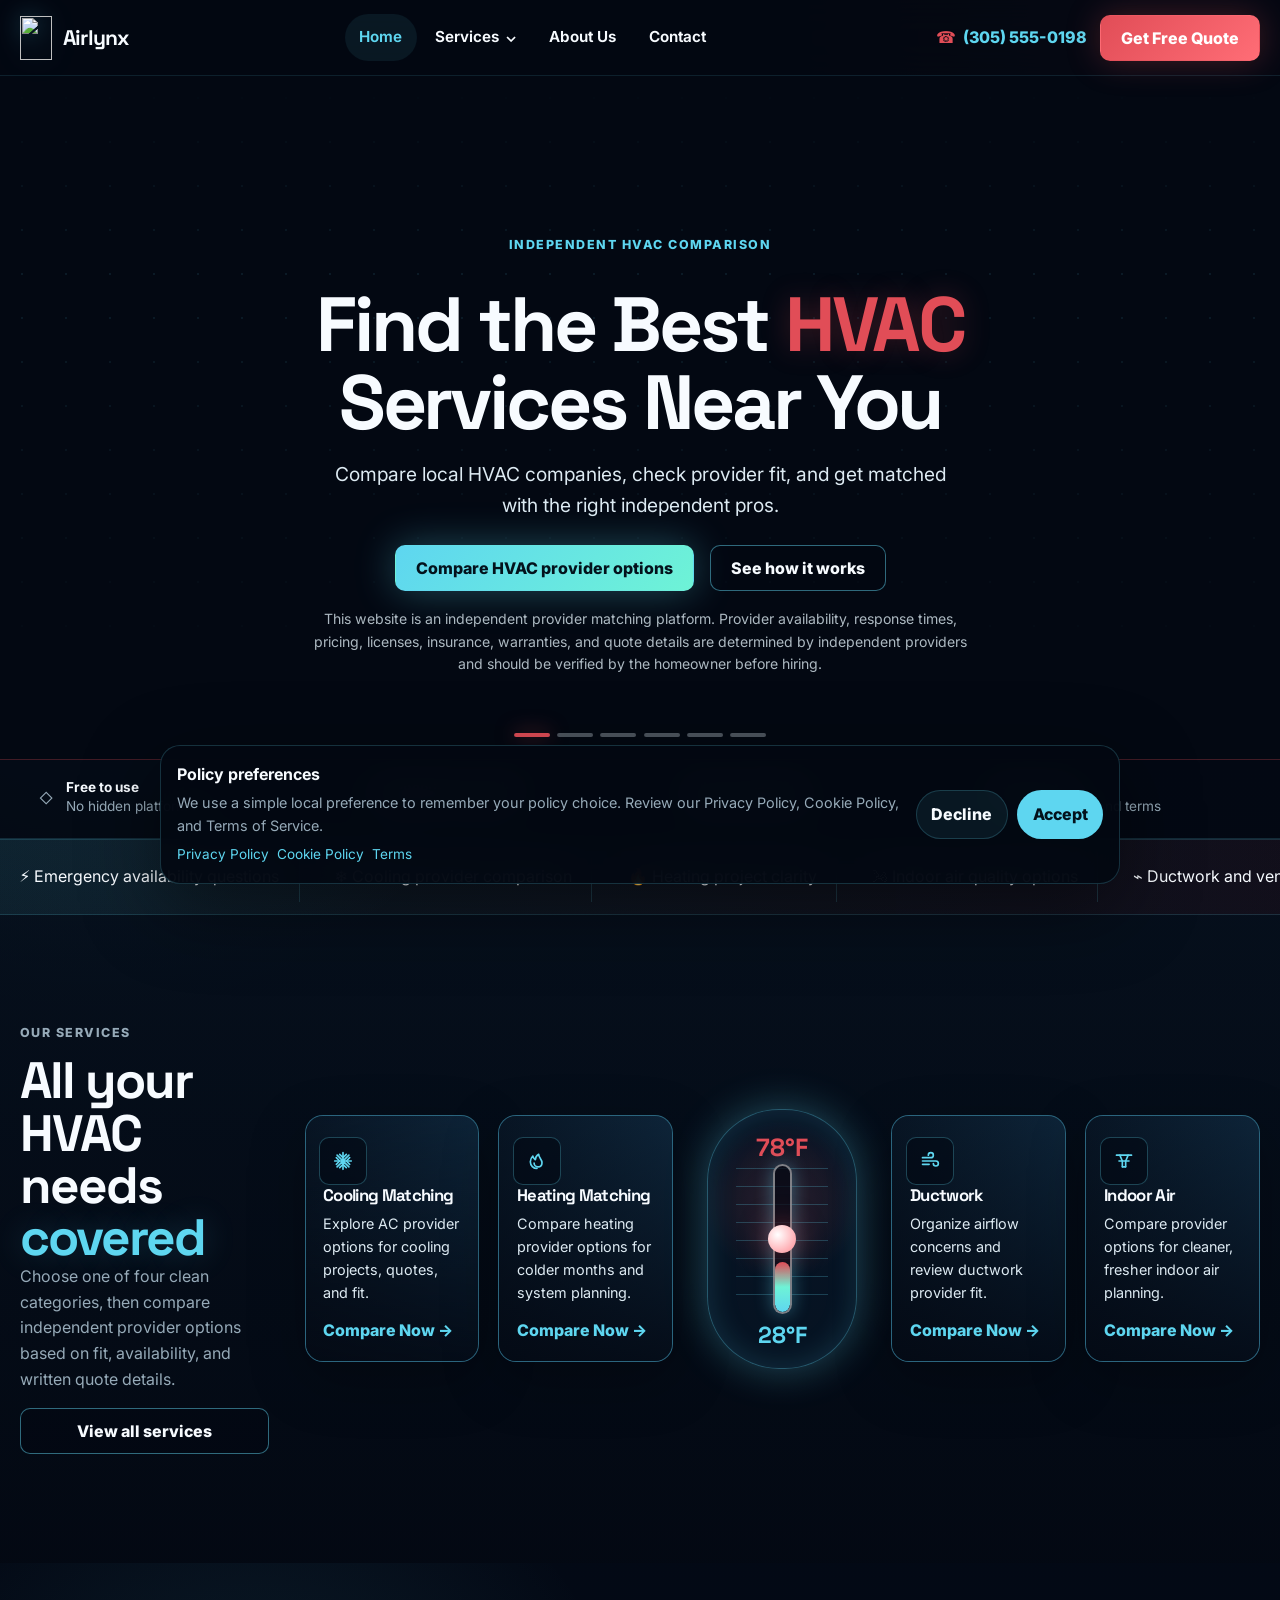
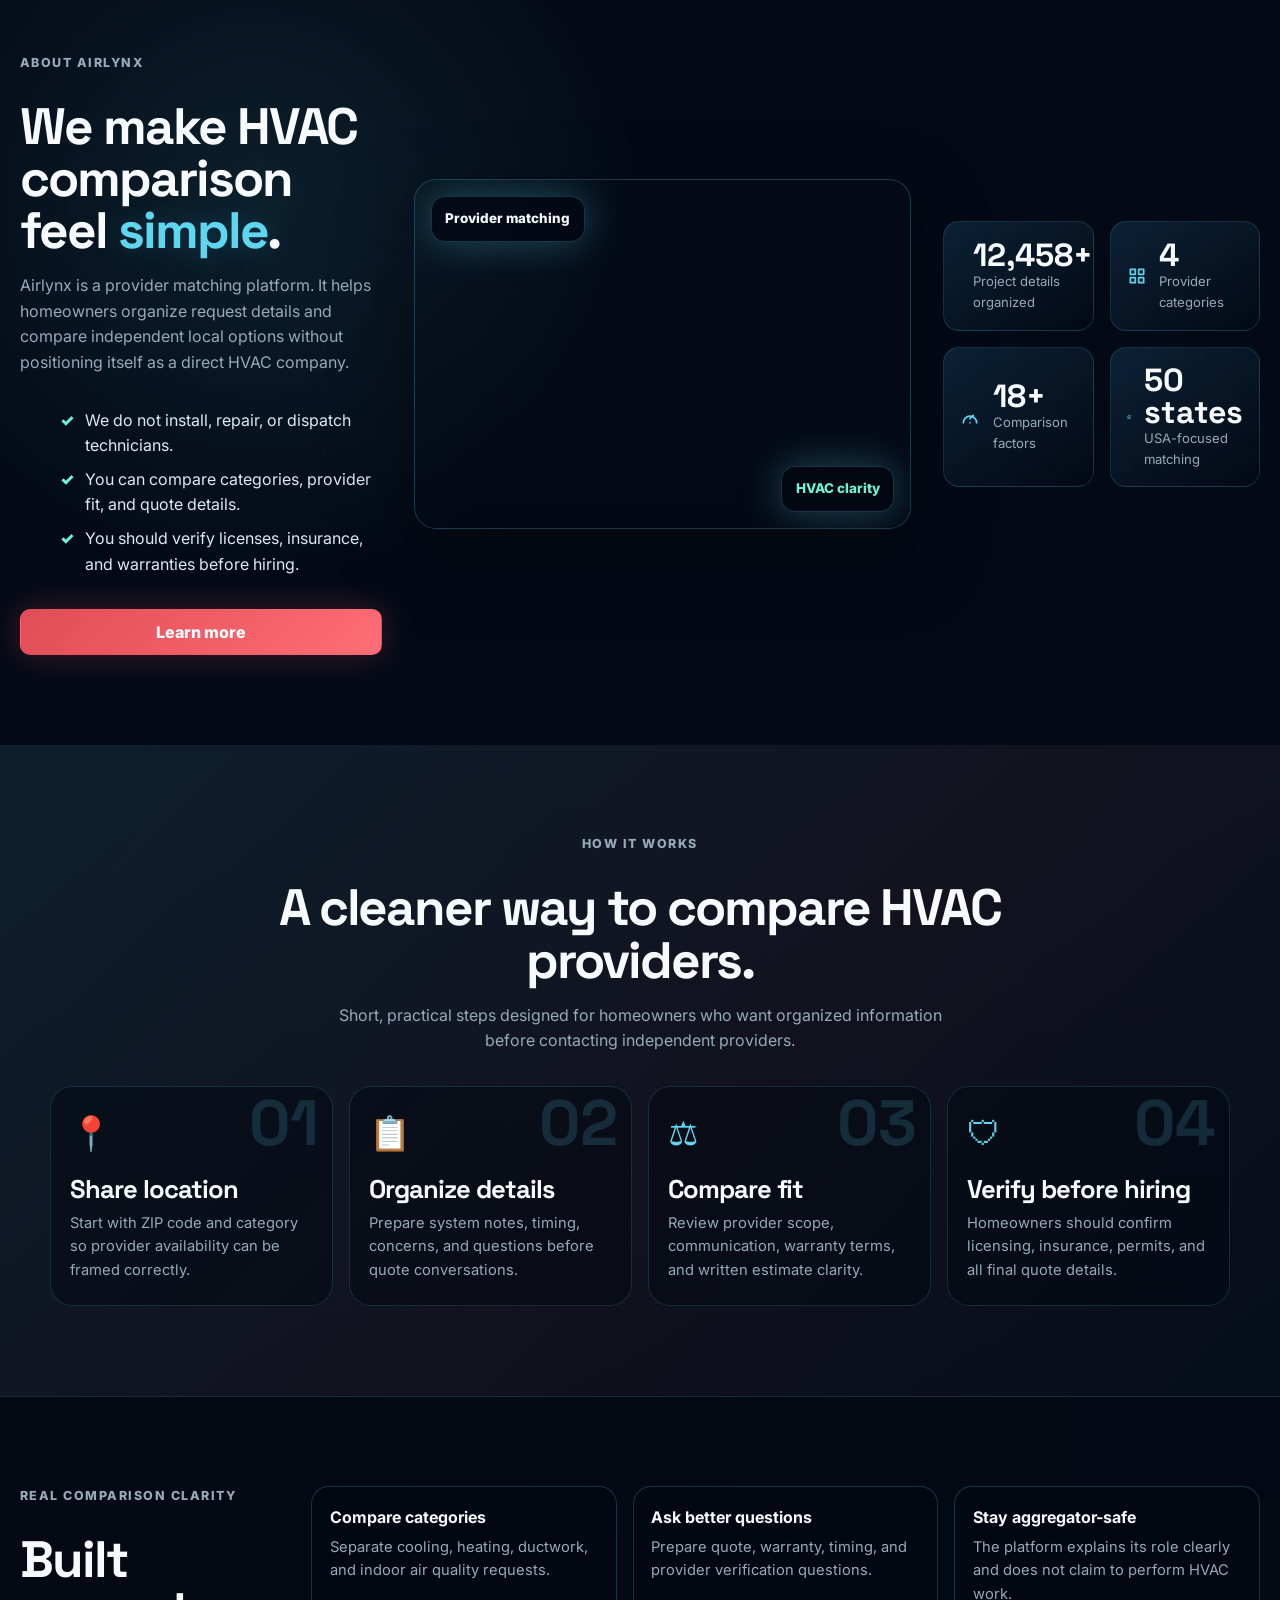
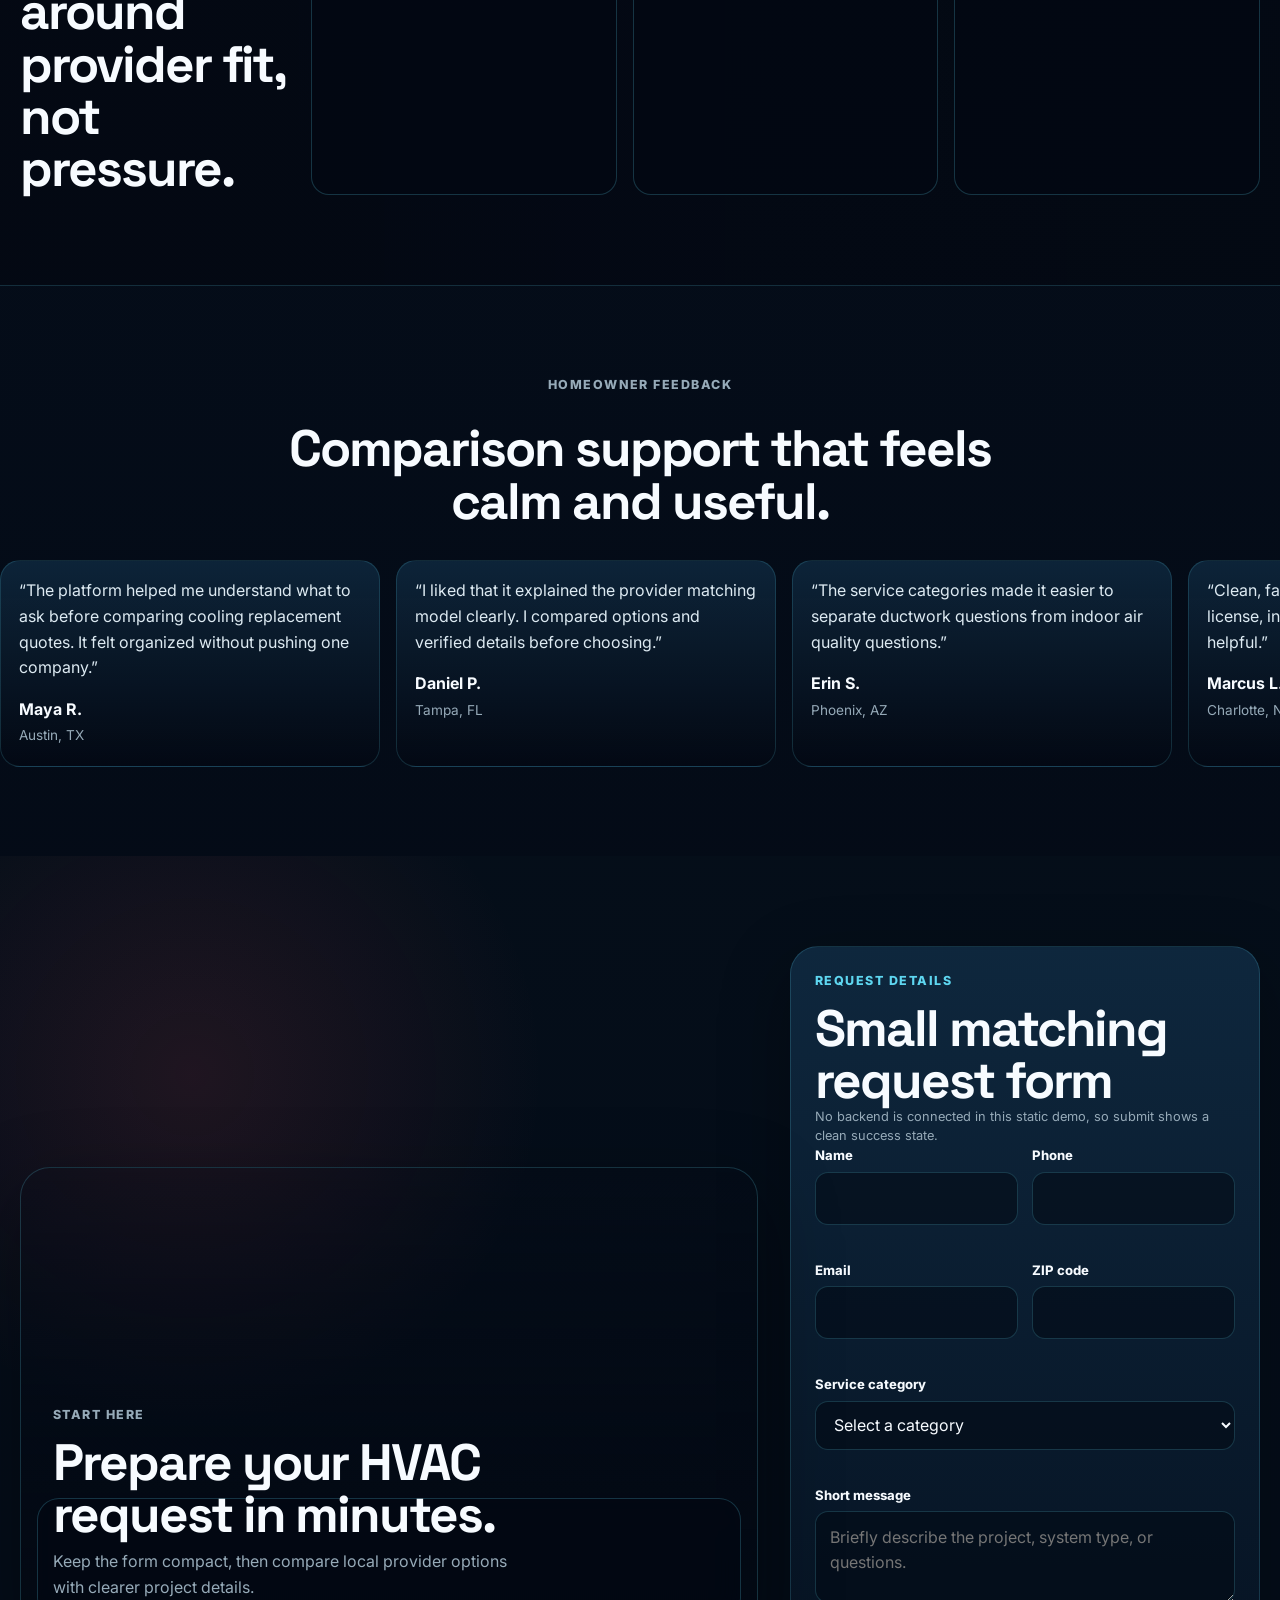
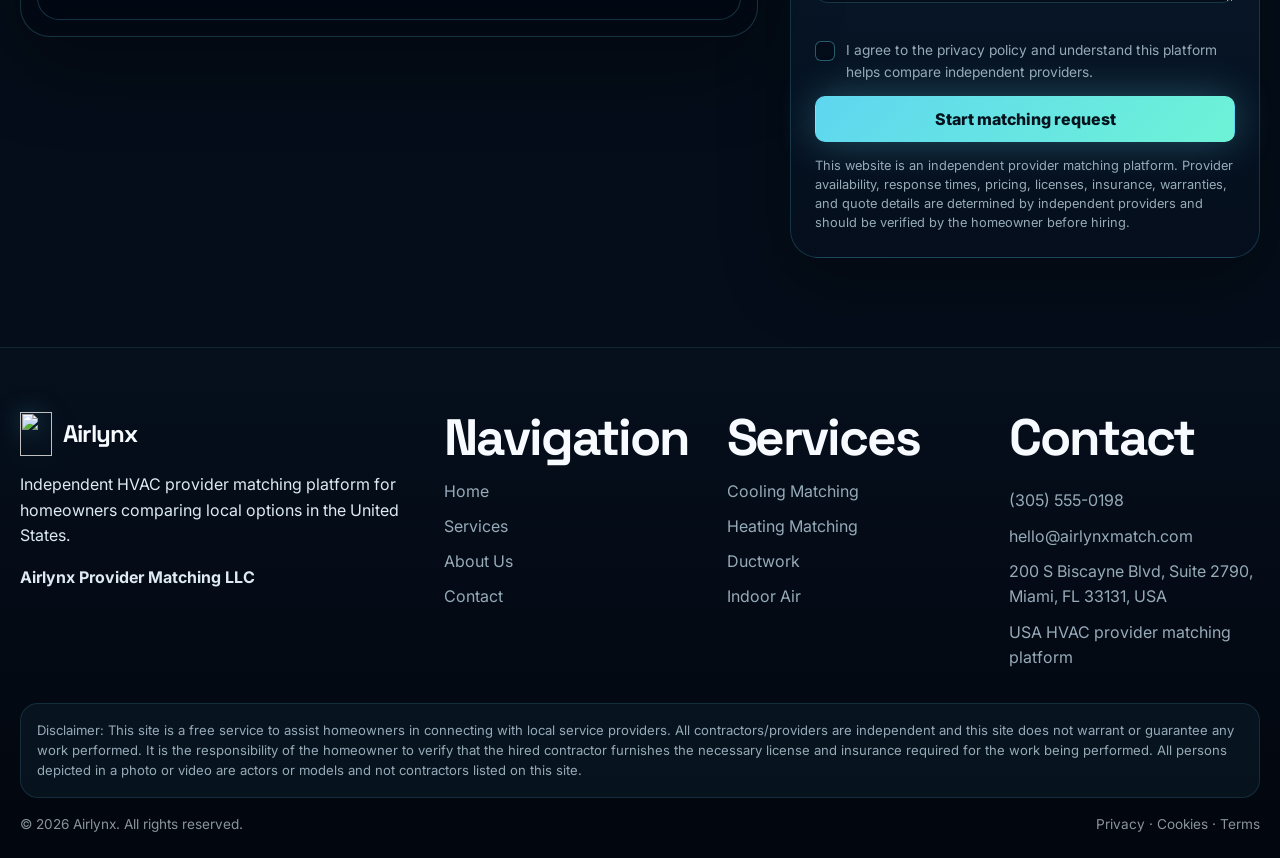
==== index.html @ 3569aa4e "add structure and web" ====
<!doctype html>
<html lang="en">
<head>
  <meta charset="utf-8">
  <meta name="viewport" content="width=device-width, initial-scale=1">
  <meta name="description" content="HVAC provider matching platform.">
  <title>HVAC Provider Matching</title>
  <link rel="icon" type="image/svg+xml" href="./assets/icons/logo-thermometer.svg">
  <link rel="stylesheet" href="./css/style.css">
  <script src="./js/config.js" defer></script>
  <script src="./js/main.js" defer></script>
  <script src="./js/home.js" defer></script>
</head>
<body data-page="home">
  <a class="skip-link" href="#main-content">Skip to main content</a>
  <div data-site-header></div>
  <div data-mobile-menu></div>
  <main id="main-content">

    <section class="home-hero" aria-labelledby="home-title">
      <div class="hero-slides" data-hero-slides></div>
      <div class="hero-content">
        <p class="kicker" data-hero-kicker></p>
        <h1 id="home-title" class="hero-title" data-hero-title></h1>
        <p class="hero-text" data-hero-text></p>
        <div class="hero-actions">
          <a class="btn btn-primary" href="services.html" data-hero-primary></a>
          <a class="btn btn-ghost" href="about.html" data-hero-secondary></a>
        </div>
        <p class="hero-note" data-hero-note></p>
      </div>
      <div class="hero-dots" data-hero-dots aria-label="Hero slide controls"></div>
    </section>

    <section class="trust-strip" aria-label="Platform highlights">
      <div class="container-wide trust-grid">
        <div class="trust-item"><span class="trust-icon">◇</span><span><strong>Free to use</strong><span>No hidden platform fee</span></span></div>
        <div class="trust-item"><span class="trust-icon">☑</span><span><strong>Independent providers</strong><span>Compare local options</span></span></div>
        <div class="trust-item"><span class="trust-icon">◌</span><span><strong>Quick request flow</strong><span>Organize details fast</span></span></div>
        <div class="trust-item"><span class="trust-icon">$</span><span><strong>Quote clarity</strong><span>Compare scope and terms</span></span></div>
      </div>
    </section>

    <section class="marquee-section" aria-label="HVAC matching benefits">
      <div class="marquee-track">
        <span class="marquee-item">⚡ Emergency availability questions</span>
        <span class="marquee-item">❄ Cooling provider comparison</span>
        <span class="marquee-item">🔥 Heating project clarity</span>
        <span class="marquee-item">🌬 Indoor air quality options</span>
        <span class="marquee-item">⌁ Ductwork and ventilation</span>
        <span class="marquee-item">🛡 Verify license and insurance</span>
        <span class="marquee-item">📋 Organize quote details</span>
        <span class="marquee-item">⚡ Emergency availability questions</span>
        <span class="marquee-item">❄ Cooling provider comparison</span>
        <span class="marquee-item">🔥 Heating project clarity</span>
        <span class="marquee-item">🌬 Indoor air quality options</span>
        <span class="marquee-item">⌁ Ductwork and ventilation</span>
        <span class="marquee-item">🛡 Verify license and insurance</span>
        <span class="marquee-item">📋 Organize quote details</span>
      </div>
    </section>

    <section class="section services-feature" aria-labelledby="services-title">
      <div class="container-wide services-showcase">
        <div class="services-intro reveal">
          <div>
            <p class="kicker">Our services</p>
            <h2 id="services-title">All your HVAC needs <span class="accent">covered</span></h2>
            <p>Choose one of four clean categories, then compare independent provider options based on fit, availability, and written quote details.</p>
          </div>
          <a class="btn btn-ghost" href="services.html">View all services</a>
        </div>
        <div class="service-card-grid" data-service-cards data-slice="0:2"></div>
        <div class="thermometer-wrap reveal" aria-label="Animated temperature visual">
          <div class="thermometer-card">
            <div class="temp-high">78°F</div>
            <div class="thermo-marks"></div>
            <div class="thermo-tube"><div class="thermo-fill"></div></div>
            <div class="thermo-bulb"></div>
            <div class="temp-low">28°F</div>
          </div>
        </div>
        <div class="service-card-grid" data-service-cards data-slice="2:4"></div>
      </div>
    </section>

    <section class="section about-home" aria-labelledby="about-title">
      <div class="container-wide about-home-grid">
        <div class="section-head reveal">
          <p class="kicker">About <span data-company-name></span></p>
          <h2 id="about-title">We make HVAC comparison feel <span class="accent">simple</span>.</h2>
          <p><span data-company-name></span> is a provider matching platform. It helps homeowners organize request details and compare independent local options without positioning itself as a direct HVAC company.</p>
          <ul class="check-list">
            <li>We do not install, repair, or dispatch technicians.</li>
            <li>You can compare categories, provider fit, and quote details.</li>
            <li>You should verify licenses, insurance, and warranties before hiring.</li>
          </ul>
          <a class="btn btn-warm" href="about.html">Learn more</a>
        </div>
        <div class="about-photo reveal">
          <span class="float-badge one">Provider matching</span>
          <span class="float-badge two">HVAC clarity</span>
        </div>
        <div class="metrics-grid" data-metrics></div>
      </div>
    </section>

    <section class="section process-section" aria-labelledby="process-title">
      <div class="container">
        <div class="section-head center reveal">
          <p class="kicker">How it works</p>
          <h2 id="process-title">A cleaner way to compare HVAC providers.</h2>
          <p>Short, practical steps designed for homeowners who want organized information before contacting independent providers.</p>
        </div>
        <div class="process-flow">
          <article class="process-step reveal" data-step="01"><div class="step-icon">📍</div><h3>Share location</h3><p>Start with ZIP code and category so provider availability can be framed correctly.</p></article>
          <article class="process-step reveal" data-step="02"><div class="step-icon">📋</div><h3>Organize details</h3><p>Prepare system notes, timing, concerns, and questions before quote conversations.</p></article>
          <article class="process-step reveal" data-step="03"><div class="step-icon">⚖</div><h3>Compare fit</h3><p>Review provider scope, communication, warranty terms, and written estimate clarity.</p></article>
          <article class="process-step reveal" data-step="04"><div class="step-icon">🛡</div><h3>Verify before hiring</h3><p>Homeowners should confirm licensing, insurance, permits, and all final quote details.</p></article>
        </div>
      </div>
    </section>

    <section class="section benefit-strip" aria-labelledby="benefit-title">
      <div class="container-wide benefit-grid">
        <div class="section-head reveal"><p class="kicker">Real comparison clarity</p><h2 id="benefit-title">Built around provider fit, not pressure.</h2></div>
        <article class="benefit-card reveal"><strong>Compare categories</strong><p>Separate cooling, heating, ductwork, and indoor air quality requests.</p></article>
        <article class="benefit-card reveal"><strong>Ask better questions</strong><p>Prepare quote, warranty, timing, and provider verification questions.</p></article>
        <article class="benefit-card reveal"><strong>Stay aggregator-safe</strong><p>The platform explains its role clearly and does not claim to perform HVAC work.</p></article>
      </div>
    </section>

    <section class="section testimonials" aria-labelledby="testimonials-title">
      <div class="container">
        <div class="section-head center reveal"><p class="kicker">Homeowner feedback</p><h2 id="testimonials-title">Comparison support that feels calm and useful.</h2></div>
      </div>
      <div class="testimonial-track" data-testimonials></div>
    </section>

    <section class="section cta-form-section" aria-labelledby="cta-title">
      <div class="container-wide cta-form-grid">
        <div class="cta-visual reveal">
          <div class="cta-copy"><p class="kicker">Start here</p><h2 id="cta-title">Prepare your HVAC request in minutes.</h2><p>Keep the form compact, then compare local provider options with clearer project details.</p></div>
        </div>

          <div class="form-card">
            <p class="kicker">Request details</p>
            <h2>Small matching request form</h2>
            <p class="form-note">No backend is connected in this static demo, so submit shows a clean success state.</p>
            <form class="match-form" data-match-form novalidate>
              <div class="form-grid">
                <div class="form-field">
                  <label for="name">Name</label>
                  <input id="name" name="name" type="text" autocomplete="name" data-required data-error="Enter your name.">
                  <span class="field-error" aria-live="polite"></span>
                </div>
                <div class="form-field">
                  <label for="phone">Phone</label>
                  <input id="phone" name="phone" type="tel" autocomplete="tel" data-required data-error="Enter your phone number.">
                  <span class="field-error" aria-live="polite"></span>
                </div>
                <div class="form-field">
                  <label for="email">Email</label>
                  <input id="email" name="email" type="email" autocomplete="email" data-required data-error="Enter your email.">
                  <span class="field-error" aria-live="polite"></span>
                </div>
                <div class="form-field">
                  <label for="zip">ZIP code</label>
                  <input id="zip" name="zip" type="text" inputmode="numeric" autocomplete="postal-code" data-required data-error="Enter a ZIP code.">
                  <span class="field-error" aria-live="polite"></span>
                </div>
                <div class="form-field full">
                  <label for="category">Service category</label>
                  <select id="category" name="category" data-service-select data-required data-error="Select a category."></select>
                  <span class="field-error" aria-live="polite"></span>
                </div>
                <div class="form-field full">
                  <label for="message">Short message</label>
                  <textarea id="message" name="message" placeholder="Briefly describe the project, system type, or questions."></textarea>
                  <span class="field-error" aria-live="polite"></span>
                </div>
              </div>
              <label class="check-field">
                <input type="checkbox" data-required data-error="Please accept the policy agreement.">
                <span class="custom-check" aria-hidden="true"></span>
                <span data-form-agreement></span>
                <span class="field-error" aria-live="polite"></span>
              </label>
              <button class="btn btn-primary" type="submit">Start matching request</button>
              <div class="form-message" data-form-message tabindex="-1" aria-live="polite"></div>
              <p class="form-note" data-legal-notice></p>
            </form>
          </div>
      </div>
    </section>
    <div data-faq-schema></div>

  </main>
  <div data-site-footer></div>
  <div data-policy-banner></div>
</body>
</html>
---- css/style.css ----
@import url("https://fonts.googleapis.com/css2?family=Inter:wght@400;500;600;700;800&family=Space+Grotesk:wght@500;600;700&display=swap");
@import url("./home.css");
@import url("./services.css");
@import url("./about.css");
@import url("./contact.css");
@import url("./service-page.css");
@import url("./legal.css");

:root {
  --color-bg: #06101D;
  --color-bg-deep: #030812;
  --color-surface: #0A2136;
  --color-card: #102B42;
  --color-heading: #F7FBFF;
  --color-text: #DDEAF2;
  --color-muted: #96AAB8;
  --color-cold: #5ED6F0;
  --color-cold-strong: #2F9DCE;
  --color-fresh: #6EF3D6;
  --color-fresh-strong: #2DD4BF;
  --color-warm: #E14D57;
  --color-warm-strong: #B72E3A;
  --color-warm-soft: #FF8A92;
  --color-border: rgba(94, 214, 240, 0.18);
  --shadow-glow-cold: 0 0 40px rgba(94, 214, 240, 0.32);
  --shadow-glow-warm: 0 0 34px rgba(225, 77, 87, 0.28);
  --container: min(1180px, calc(100vw - 40px));
  --container-wide: min(1380px, calc(100vw - 40px));
  --radius-xl: 28px;
  --radius-lg: 20px;
  --radius-md: 14px;
  --header-height: 76px;
  --font-heading: "Space Grotesk", "Inter", sans-serif;
  --font-body: "Inter", system-ui, -apple-system, BlinkMacSystemFont, "Segoe UI", sans-serif;
}

* { box-sizing: border-box; }
html { scroll-behavior: smooth; overflow-x: hidden; }
body {
  margin: 0;
  min-width: 320px;
  color: var(--color-text);
  background:
    radial-gradient(circle at 8% 10%, rgba(94, 214, 240, 0.12), transparent 28rem),
    radial-gradient(circle at 92% 0%, rgba(225, 77, 87, 0.10), transparent 26rem),
    linear-gradient(180deg, var(--color-bg-deep), var(--color-bg) 36%, #020712 100%);
  font-family: var(--font-body);
  font-size: 16px;
  line-height: 1.6;
  overflow-x: hidden;
}
body.menu-open { overflow: hidden; }
img, svg, video { max-width: 100%; display: block; }
a { color: inherit; text-decoration: none; }
button, input, textarea, select { font: inherit; }
button { cursor: pointer; }
main { min-height: 65vh; }

.container { width: var(--container); margin-inline: auto; }
.container-wide { width: var(--container-wide); margin-inline: auto; }
.section { position: relative; padding-block: clamp(4.2rem, 7vw, 7.8rem); }
.section-compact { padding-block: clamp(3rem, 5vw, 5.2rem); }
.kicker {
  margin: 0 0 0.75rem;
  color: var(--color-cold);
  font-size: 0.78rem;
  font-weight: 800;
  letter-spacing: 0.12em;
  text-transform: uppercase;
}
h1, h2, h3, h4 { color: var(--color-heading); font-family: var(--font-heading); letter-spacing: -0.04em; line-height: 1.02; margin: 0; }
h1 { font-size: clamp(2.5rem, 6vw, 5.8rem); }
h2 { font-size: clamp(2rem, 4vw, 3.8rem); }
h3 { font-size: clamp(1.25rem, 2vw, 1.6rem); }
p { margin: 0; }
.accent, .heading-accent { color: var(--color-cold); text-shadow: 0 0 32px rgba(94, 214, 240, 0.22); }
.warm { color: var(--color-warm); text-shadow: 0 0 28px rgba(225, 77, 87, 0.28); }
.section-head { display: grid; gap: 1rem; max-width: 760px; }
.section-head.center { text-align: center; margin-inline: auto; justify-items: center; }
.section-head p { color: var(--color-muted); max-width: 650px; }

.skip-link {
  position: fixed; left: 1rem; top: 0.75rem; z-index: 9999;
  padding: 0.75rem 1rem; border-radius: 999px; background: var(--color-cold); color: #00111a;
  transform: translateY(-150%); transition: transform 0.2s ease;
}
.skip-link:focus { transform: translateY(0); outline: 3px solid #fff; }
:focus-visible { outline: 3px solid rgba(110,243,214,.8); outline-offset: 4px; }

.btn {
  display: inline-flex; align-items: center; justify-content: center; gap: .6rem;
  min-height: 46px; padding: 0.8rem 1.25rem; border-radius: 10px;
  border: 1px solid transparent; font-weight: 800; line-height: 1; transition: transform .24s ease, border-color .24s ease, background .24s ease, box-shadow .24s ease, color .24s ease;
  white-space: nowrap;
}
.btn:hover { transform: translateY(-2px); }
.btn-primary { color: #03121c; background: linear-gradient(135deg, var(--color-cold), var(--color-fresh)); box-shadow: var(--shadow-glow-cold); }
.btn-primary:hover { box-shadow: 0 0 56px rgba(94, 214, 240, 0.42); }
.btn-warm { color: #fff; background: linear-gradient(135deg, var(--color-warm), #ff6d76); box-shadow: var(--shadow-glow-warm); }
.btn-ghost { color: var(--color-heading); border-color: rgba(94,214,240,.48); background: rgba(3, 8, 18, .36); }
.btn-ghost:hover { background: rgba(94,214,240,.12); border-color: var(--color-cold); }

.site-header {
  position: sticky; inset-block-start: 0; z-index: 1000; height: var(--header-height);
  background: rgba(3, 8, 18, 0.82); backdrop-filter: blur(22px); border-bottom: 1px solid rgba(94, 214, 240, 0.12);
}
.header-inner { width: var(--container-wide); height: 100%; margin-inline: auto; display: flex; align-items: center; justify-content: space-between; gap: 1rem; }
.logo-link { display: inline-flex; align-items: center; gap: .7rem; font-family: var(--font-heading); font-size: 1.32rem; font-weight: 700; letter-spacing: -0.04em; color: var(--color-heading); min-width: max-content; }
.logo-link img { width: 32px; height: 44px; filter: drop-shadow(0 0 12px rgba(94,214,240,.32)); }
.desktop-nav { display: flex; align-items: center; gap: .25rem; }
.nav-link, .dropdown-trigger {
  display: inline-flex; align-items: center; gap: .35rem; min-height: 42px; padding: .7rem .9rem; border: 0; background: transparent; color: var(--color-heading); border-radius: 999px; font-size: .95rem; font-weight: 650;
}
.nav-link:hover, .nav-link.is-active, .dropdown-trigger:hover, .nav-dropdown:focus-within .dropdown-trigger { color: var(--color-cold); background: rgba(94,214,240,.08); }
.nav-dropdown { position: relative; padding-block: .75rem; }
.nav-dropdown-menu {
  position: absolute; left: 0; top: calc(100% - .35rem); width: min(360px, 92vw); padding: .8rem;
  border: 1px solid rgba(94,214,240,.18); border-radius: 18px; background: rgba(4, 13, 25, .96); box-shadow: 0 28px 70px rgba(0,0,0,.45), var(--shadow-glow-cold);
  opacity: 0; visibility: hidden; transform: translateY(8px); transition: .2s ease; pointer-events: none;
}
.nav-dropdown:hover .nav-dropdown-menu, .nav-dropdown:focus-within .nav-dropdown-menu { opacity: 1; visibility: visible; transform: translateY(0); pointer-events: auto; }
.dropdown-service { display: grid; gap: .25rem; padding: .85rem; border-radius: 14px; border: 1px solid transparent; }
.dropdown-service:hover, .dropdown-service:focus-visible { background: rgba(94,214,240,.08); border-color: rgba(94,214,240,.18); }
.dropdown-service strong { color: var(--color-heading); font-size: .95rem; }
.dropdown-service span { color: var(--color-muted); font-size: .84rem; line-height: 1.35; }
.header-actions { display: flex; align-items: center; gap: .8rem; }
.header-phone { display: inline-flex; align-items: center; gap: .45rem; color: var(--color-cold); font-weight: 800; }
.header-phone .phone-icon { color: var(--color-warm); }
.menu-toggle { display: none; inline-size: 46px; block-size: 46px; border-radius: 12px; border: 1px solid rgba(94,214,240,.22); background: rgba(94,214,240,.08); color: var(--color-heading); }
.menu-toggle span { display: block; width: 20px; height: 2px; background: currentColor; margin: 5px auto; border-radius: 99px; }

.mobile-panel {
  position: fixed; inset: 0; z-index: 1200; display: grid; grid-template-rows: auto 1fr; padding: 1rem;
  background: radial-gradient(circle at 80% 20%, rgba(225,77,87,.16), transparent 22rem), rgba(3,8,18,.98);
  transform: translateX(100%); transition: transform .34s cubic-bezier(.22,.61,.36,1); visibility: hidden;
}
.mobile-panel.is-open { transform: translateX(0); visibility: visible; }
.mobile-panel-head { display: flex; justify-content: space-between; align-items: center; gap: 1rem; }
.mobile-close { width: 48px; height: 48px; border-radius: 14px; border: 1px solid rgba(94,214,240,.22); color: var(--color-heading); background: rgba(94,214,240,.08); font-size: 1.6rem; }
.mobile-panel-body { width: min(620px, 100%); margin-inline: auto; display: grid; gap: 1rem; align-content: center; padding: 1rem 0 2rem; }
.mobile-nav, .mobile-services { display: grid; gap: .55rem; }
.mobile-nav a, .mobile-services a, .mobile-contact a { padding: .9rem 1rem; border-radius: 16px; background: rgba(94,214,240,.07); border: 1px solid rgba(94,214,240,.14); color: var(--color-heading); font-weight: 750; }
.mobile-services-title { color: var(--color-cold); font-weight: 800; letter-spacing: .08em; text-transform: uppercase; font-size: .78rem; }
.mobile-contact { display: grid; gap: .55rem; }
.mobile-note { color: var(--color-muted); font-size: .85rem; }

.page-hero {
  position: relative; min-height: clamp(420px, 58vh, 620px); display: grid; place-items: center; overflow: hidden; border-bottom: 1px solid rgba(94,214,240,.16);
  background: var(--hero-image, linear-gradient(135deg, #06101D, #102B42)); background-size: cover; background-position: center;
}
.page-hero::before { content: ""; position: absolute; inset: 0; background: linear-gradient(180deg, rgba(3,8,18,.42), rgba(3,8,18,.88)), radial-gradient(circle at 70% 45%, rgba(225,77,87,.25), transparent 28rem); }
.page-hero::after { content: ""; position: absolute; inset: 0; background-image: linear-gradient(90deg, rgba(94,214,240,.10) 1px, transparent 1px), linear-gradient(rgba(94,214,240,.08) 1px, transparent 1px); background-size: 90px 90px; mask-image: linear-gradient(180deg, transparent, #000 35%, transparent); opacity: .28; }
.page-hero-content { position: relative; z-index: 1; width: min(860px, calc(100vw - 40px)); text-align: center; display: grid; justify-items: center; gap: 1.1rem; padding-top: var(--header-height); }
.page-hero-content p:not(.kicker) { max-width: 720px; color: var(--color-text); font-size: clamp(1rem, 2vw, 1.18rem); }

.footer { position: relative; border-top: 1px solid rgba(94,214,240,.16); background: linear-gradient(180deg, rgba(6,16,29,.94), #02060e); padding: clamp(3rem,5vw,5rem) 0 1.4rem; }
.footer-grid { display: grid; grid-template-columns: 1.25fr .8fr .8fr .8fr; gap: 2rem; }
.footer-brand { display: grid; gap: 1rem; align-content: start; }
.footer-brand .logo-link { font-size: 1.5rem; }
.footer-title { color: var(--color-heading); font-family: var(--font-heading); margin-bottom: .9rem; }
.footer-links { display: grid; gap: .6rem; }
.footer-links a, .footer-contact a { color: var(--color-muted); }
.footer-links a:hover, .footer-contact a:hover { color: var(--color-cold); }
.footer-contact { display: grid; gap: .6rem; color: var(--color-muted); }
.disclaimer-box { margin-top: 2rem; padding: 1rem; border-radius: 18px; border: 1px solid rgba(94,214,240,.14); background: rgba(94,214,240,.055); color: var(--color-muted); font-size: .82rem; line-height: 1.55; }
.footer-bottom { margin-top: 1rem; display: flex; justify-content: space-between; gap: 1rem; color: rgba(221,234,242,.62); font-size: .85rem; }

.policy-banner {
  position: fixed; inset-inline: 1rem; bottom: 1rem; z-index: 1300; width: min(960px, calc(100vw - 2rem)); margin-inline: auto;
  display: none; gap: 1rem; align-items: center; justify-content: space-between; padding: 1rem; border: 1px solid rgba(94,214,240,.2); border-radius: 20px;
  background: rgba(3,8,18,.94); backdrop-filter: blur(18px); box-shadow: 0 24px 80px rgba(0,0,0,.46);
}
.policy-banner.is-visible { display: flex; }
.policy-banner p { color: var(--color-muted); font-size: .9rem; }
.policy-banner strong { display: block; color: var(--color-heading); margin-bottom: .2rem; }
.policy-links { display: inline-flex; flex-wrap: wrap; gap: .5rem; margin-top: .45rem; }
.policy-links a { color: var(--color-cold); font-size: .85rem; }
.policy-actions { display: flex; gap: .6rem; flex-shrink: 0; }
.policy-actions button { border: 1px solid rgba(94,214,240,.2); border-radius: 999px; padding: .65rem .9rem; color: var(--color-heading); background: rgba(94,214,240,.08); font-weight: 800; }
.policy-actions button[data-policy-accept] { color: #03121c; background: var(--color-cold); }

.form-card { border: 1px solid rgba(94,214,240,.18); border-radius: var(--radius-xl); background: linear-gradient(180deg, rgba(16,43,66,.88), rgba(5,15,29,.88)); box-shadow: 0 22px 70px rgba(0,0,0,.32); padding: clamp(1.1rem, 2vw, 1.5rem); }
.match-form { display: grid; gap: .85rem; }
.form-grid { display: grid; grid-template-columns: repeat(2, minmax(0,1fr)); gap: .85rem; }
.form-field { display: grid; gap: .35rem; }
.form-field.full { grid-column: 1 / -1; }
.form-field label { color: var(--color-heading); font-size: .82rem; font-weight: 750; }
.form-field input, .form-field select, .form-field textarea {
  width: 100%; min-height: 46px; border: 1px solid rgba(94,214,240,.2); border-radius: 13px; background: rgba(3,8,18,.52); color: var(--color-heading); padding: .78rem .9rem; outline: 0; transition: border-color .2s ease, box-shadow .2s ease, background .2s ease;
}
.form-field textarea { resize: vertical; min-height: 92px; max-height: 150px; }
.form-field input:focus, .form-field select:focus, .form-field textarea:focus { border-color: var(--color-cold); box-shadow: 0 0 0 4px rgba(94,214,240,.12); }
.form-field select option { color: #07111f; }
.field-error { min-height: 1rem; color: var(--color-warm-soft); font-size: .78rem; }
.check-field { display: flex; align-items: flex-start; gap: .7rem; color: var(--color-muted); font-size: .86rem; }
.check-field input { position: absolute; opacity: 0; inline-size: 1px; block-size: 1px; }
.custom-check { margin-top: .12rem; width: 20px; height: 20px; border-radius: 6px; border: 1px solid rgba(94,214,240,.4); background: rgba(3,8,18,.55); flex: 0 0 auto; display: grid; place-items: center; }
.check-field input:checked + .custom-check { background: linear-gradient(135deg, var(--color-cold), var(--color-fresh)); border-color: transparent; }
.check-field input:checked + .custom-check::after { content: ""; width: 9px; height: 5px; border-left: 2px solid #03121c; border-bottom: 2px solid #03121c; transform: rotate(-45deg) translateY(-1px); }
.form-message { display: none; border-radius: 14px; padding: .85rem; background: rgba(110,243,214,.1); border: 1px solid rgba(110,243,214,.25); color: var(--color-fresh); font-weight: 700; }
.form-message.is-visible { display: block; }
.form-note { color: var(--color-muted); font-size: .8rem; line-height: 1.5; }

.faq-list { display: grid; gap: .85rem; }
.faq-item { border: 1px solid rgba(94,214,240,.16); border-radius: 18px; overflow: clip; background: rgba(16,43,66,.48); }
.faq-question { width: 100%; display: flex; justify-content: space-between; gap: 1rem; padding: 1rem; background: transparent; border: 0; color: var(--color-heading); text-align: left; font-weight: 800; }
.faq-question span:last-child { color: var(--color-cold); font-size: 1.35rem; line-height: 1; }
.faq-answer { display: grid; grid-template-rows: 0fr; transition: grid-template-rows .24s ease; }
.faq-answer > div { overflow: hidden; color: var(--color-muted); padding: 0 1rem; }
.faq-item.is-open .faq-answer { grid-template-rows: 1fr; }
.faq-item.is-open .faq-answer > div { padding-bottom: 1rem; }

.icon { width: 1.25rem; height: 1.25rem; stroke: currentColor; fill: none; stroke-width: 2; stroke-linecap: round; stroke-linejoin: round; }
.reveal { opacity: 0; transform: translateY(18px); transition: .6s ease; }
.reveal.is-visible { opacity: 1; transform: translateY(0); }

@media (max-width: 1080px) {
  .desktop-nav { display: none; }
  .menu-toggle { display: inline-block; }
  .header-phone { font-size: .92rem; }
  .header-actions .btn { display: none; }
  .footer-grid { grid-template-columns: 1fr 1fr; }
}
@media (max-width: 720px) {
  :root { --header-height: 66px; --container: min(100% - 28px, 1180px); --container-wide: min(100% - 28px, 1380px); }
  .logo-link { font-size: 1.1rem; }
  .logo-link img { width: 26px; height: 36px; }
  .header-phone { font-size: 0; gap: 0; width: 44px; height: 44px; border-radius: 12px; justify-content: center; background: rgba(225,77,87,.12); }
  .header-phone .phone-icon { font-size: 1rem; }
  .page-hero { min-height: 420px; }
  .form-grid { grid-template-columns: 1fr; }
  .footer-grid { grid-template-columns: 1fr; }
  .footer-bottom { flex-direction: column; }
  .policy-banner { align-items: stretch; flex-direction: column; }
  .policy-actions { width: 100%; }
  .policy-actions button { flex: 1; }
}
@media (prefers-reduced-motion: reduce) {
  *, *::before, *::after { animation-duration: 0.001ms !important; animation-iteration-count: 1 !important; scroll-behavior: auto !important; transition-duration: 0.001ms !important; }
}
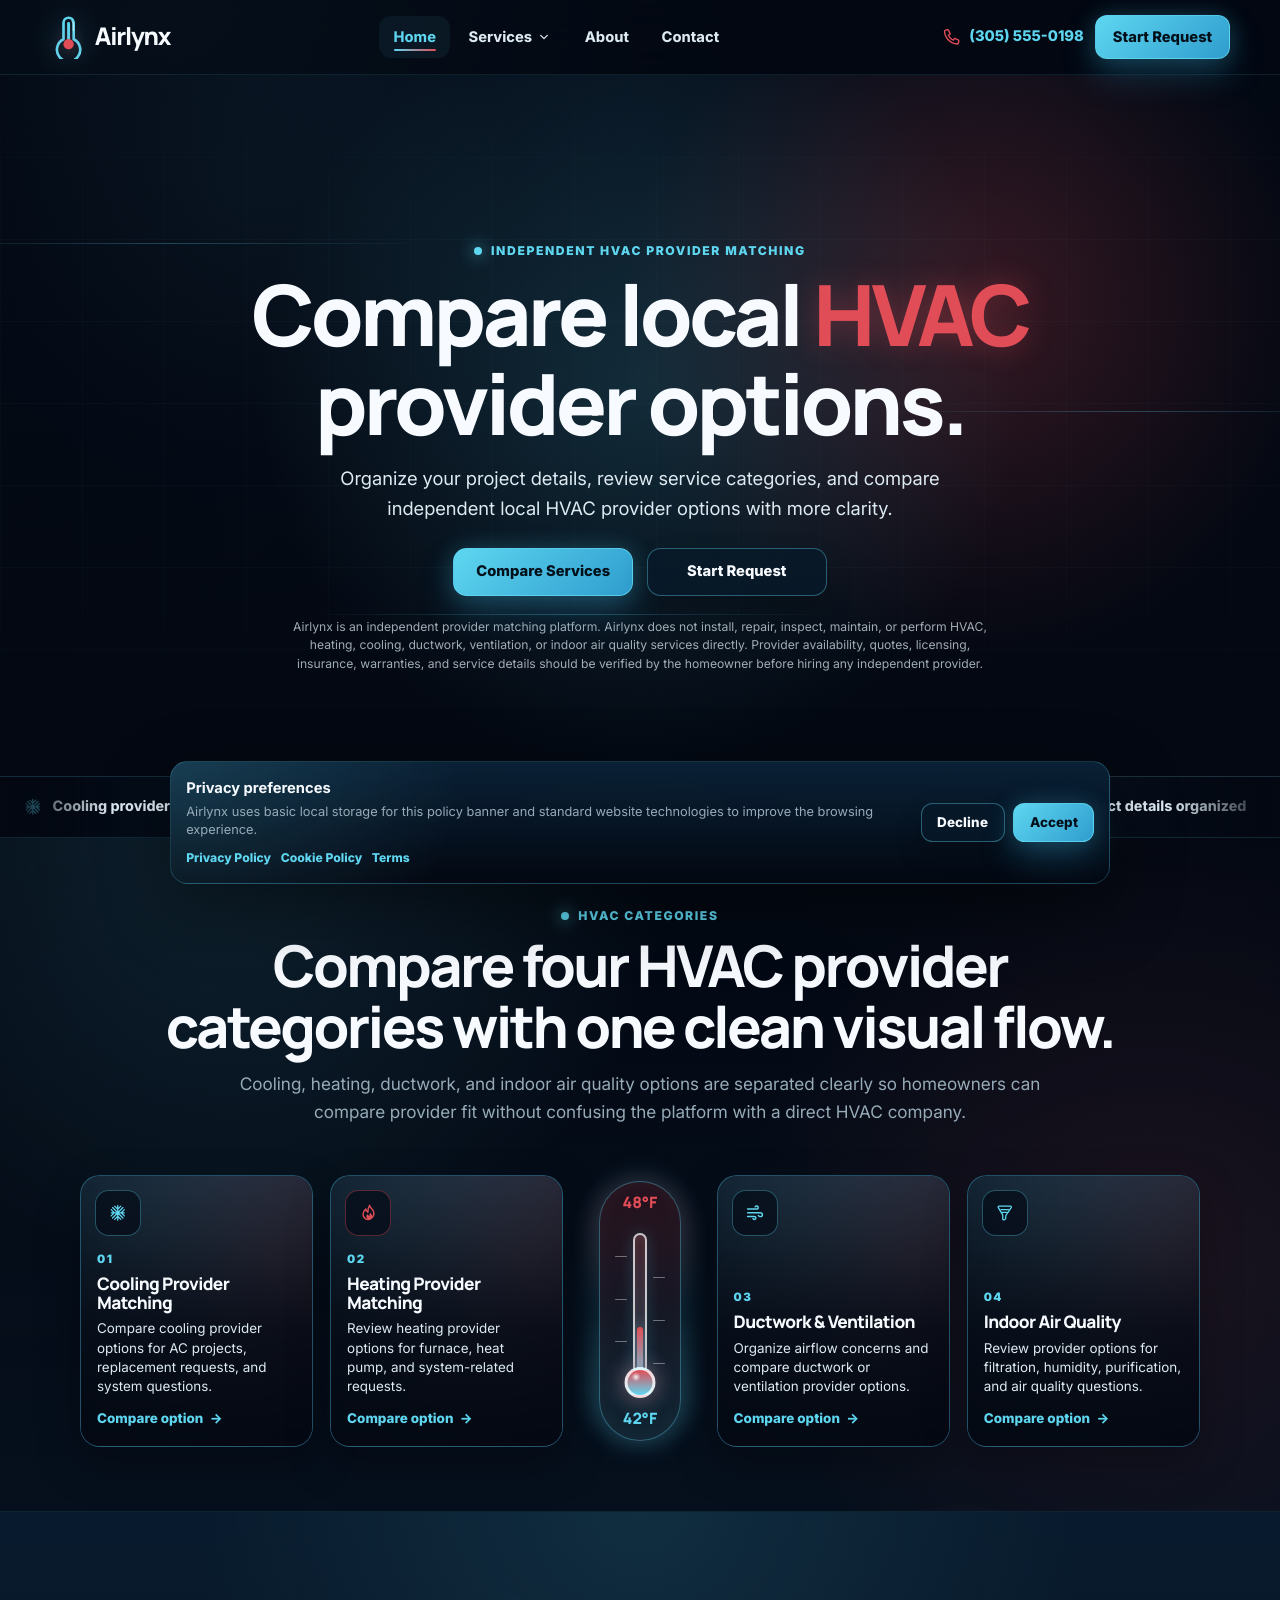
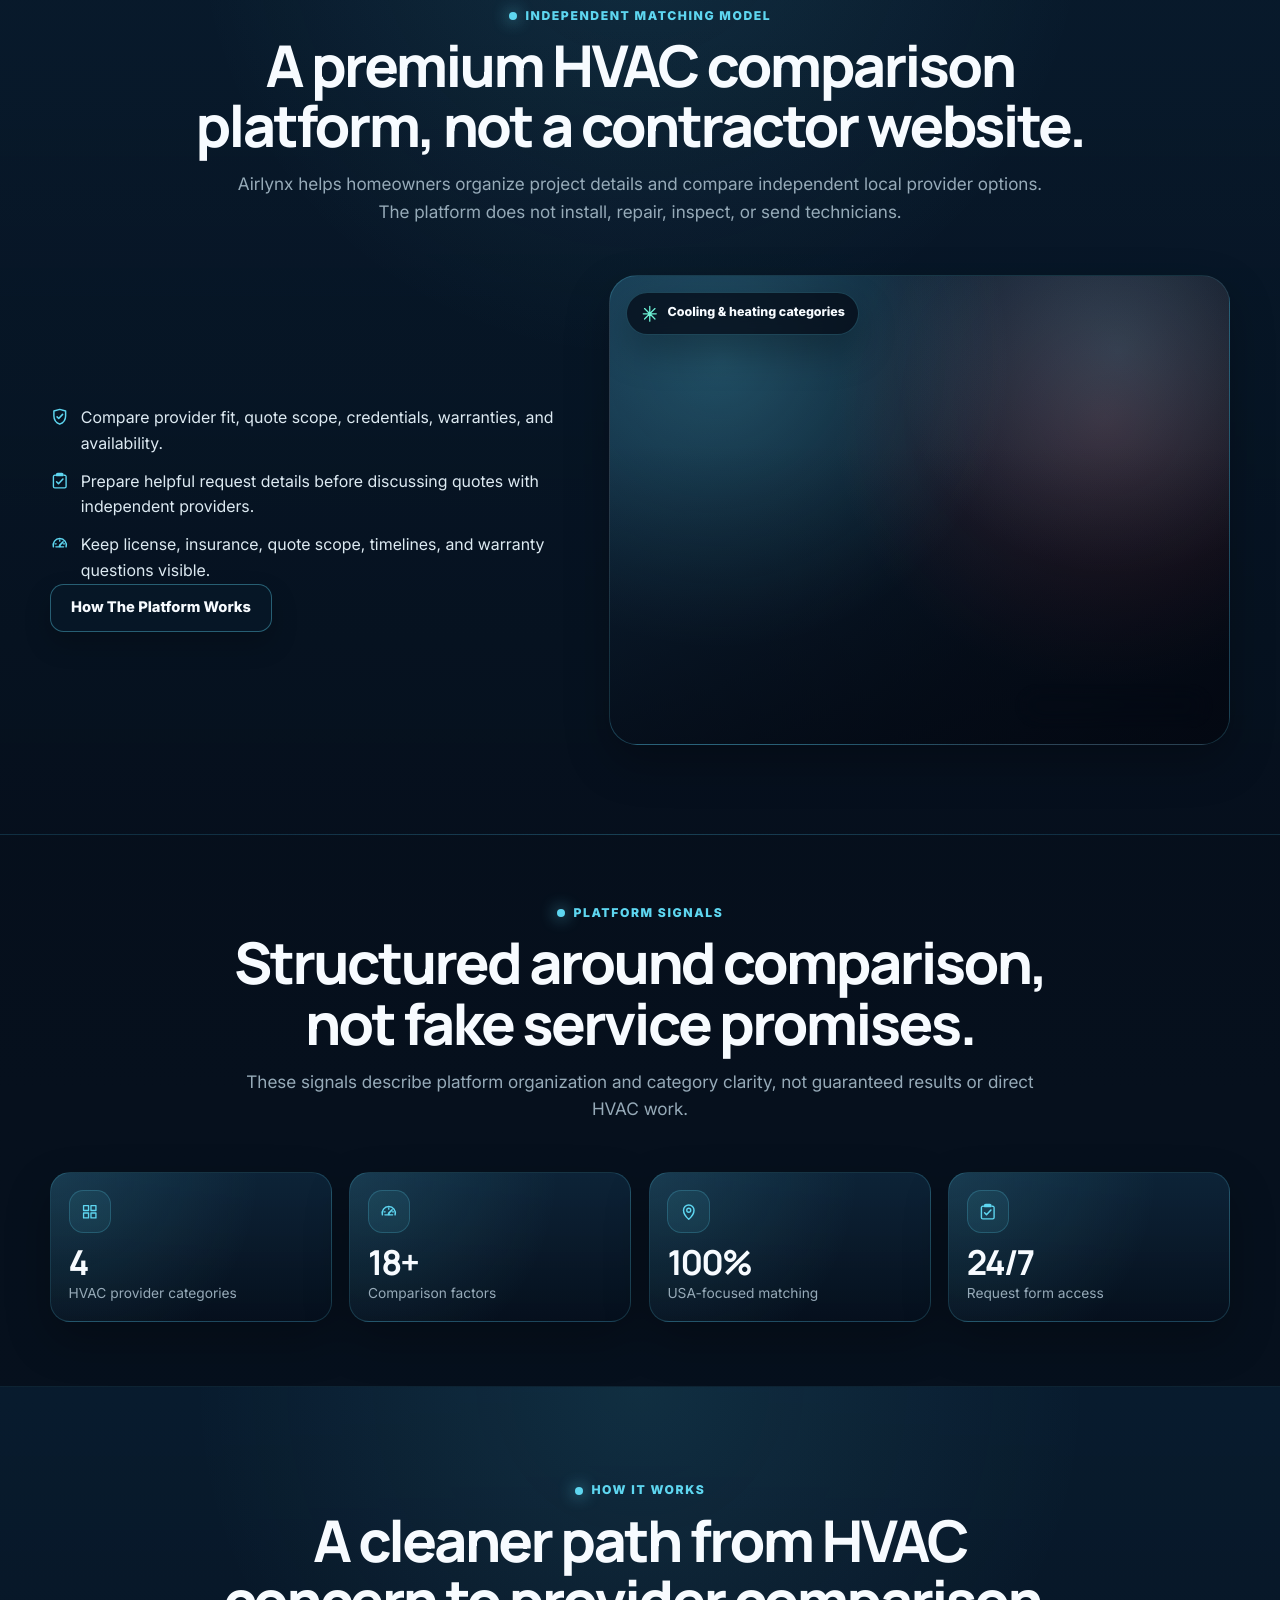
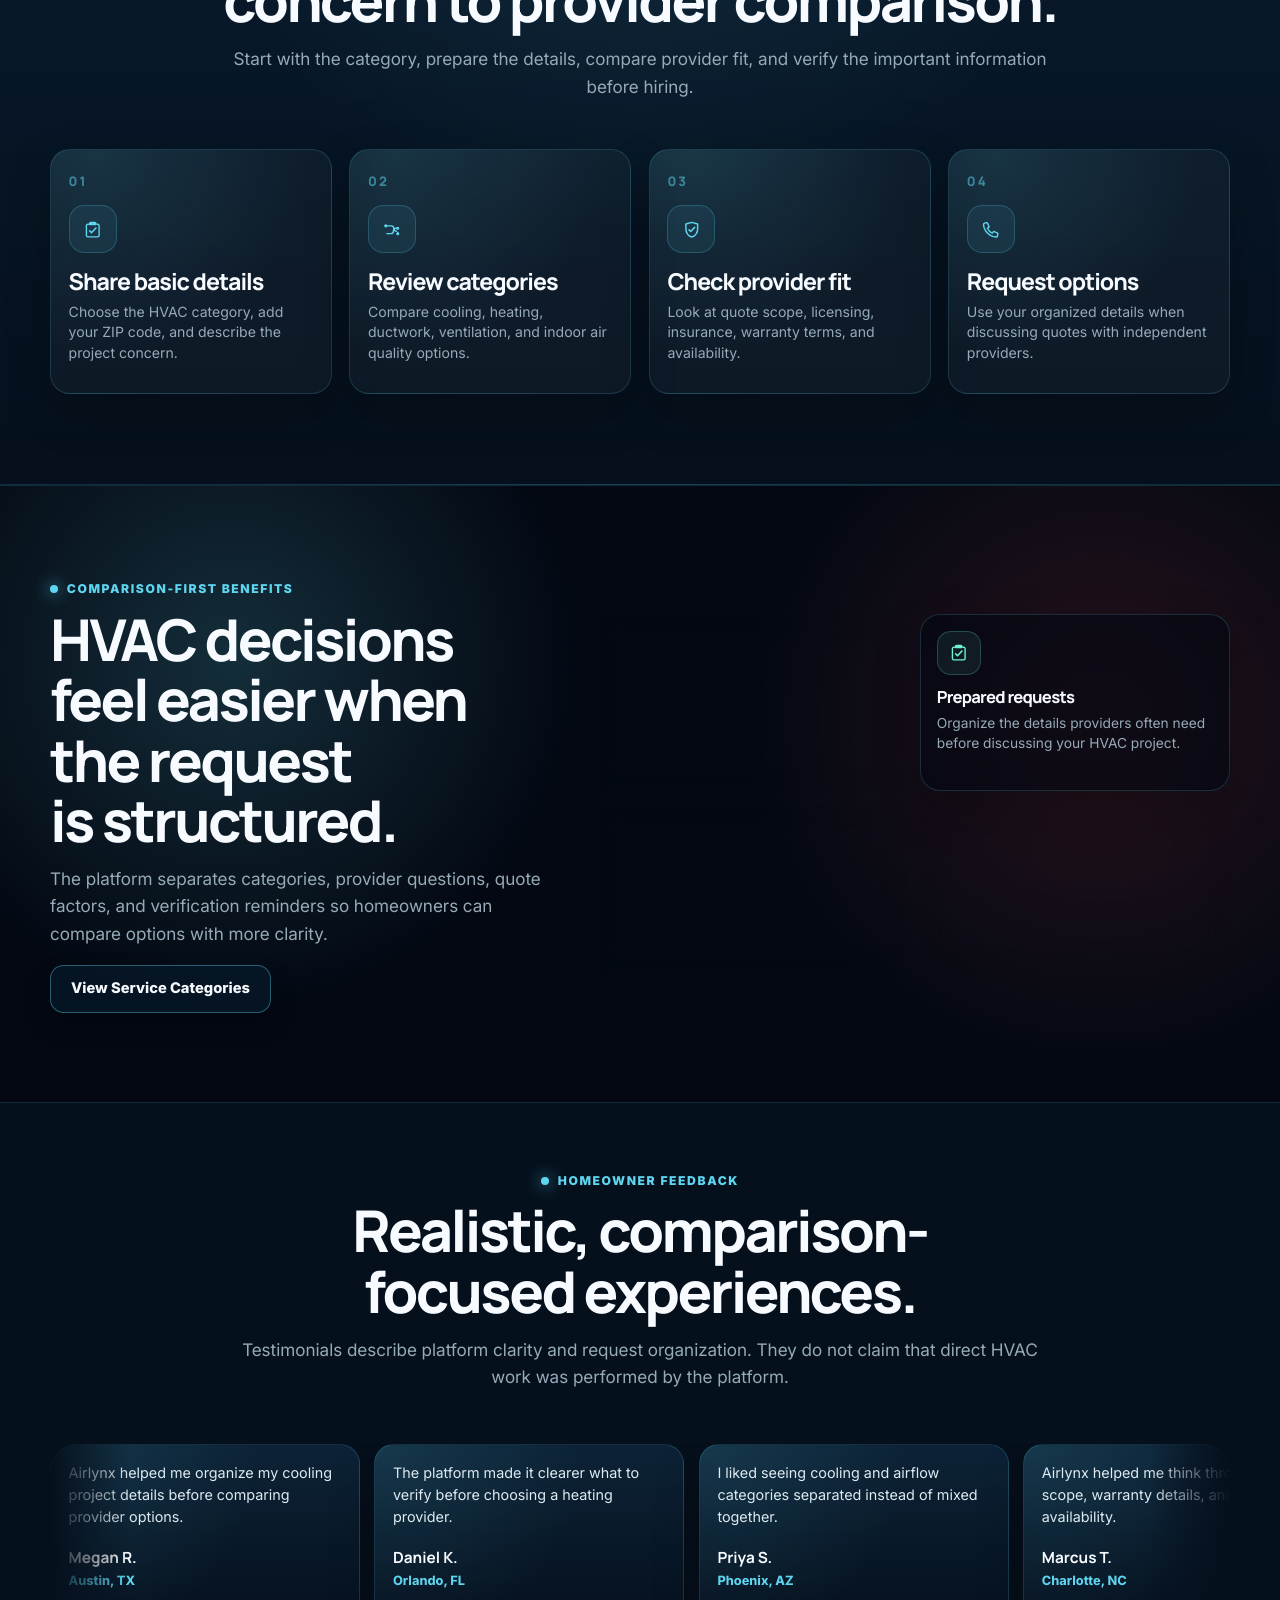
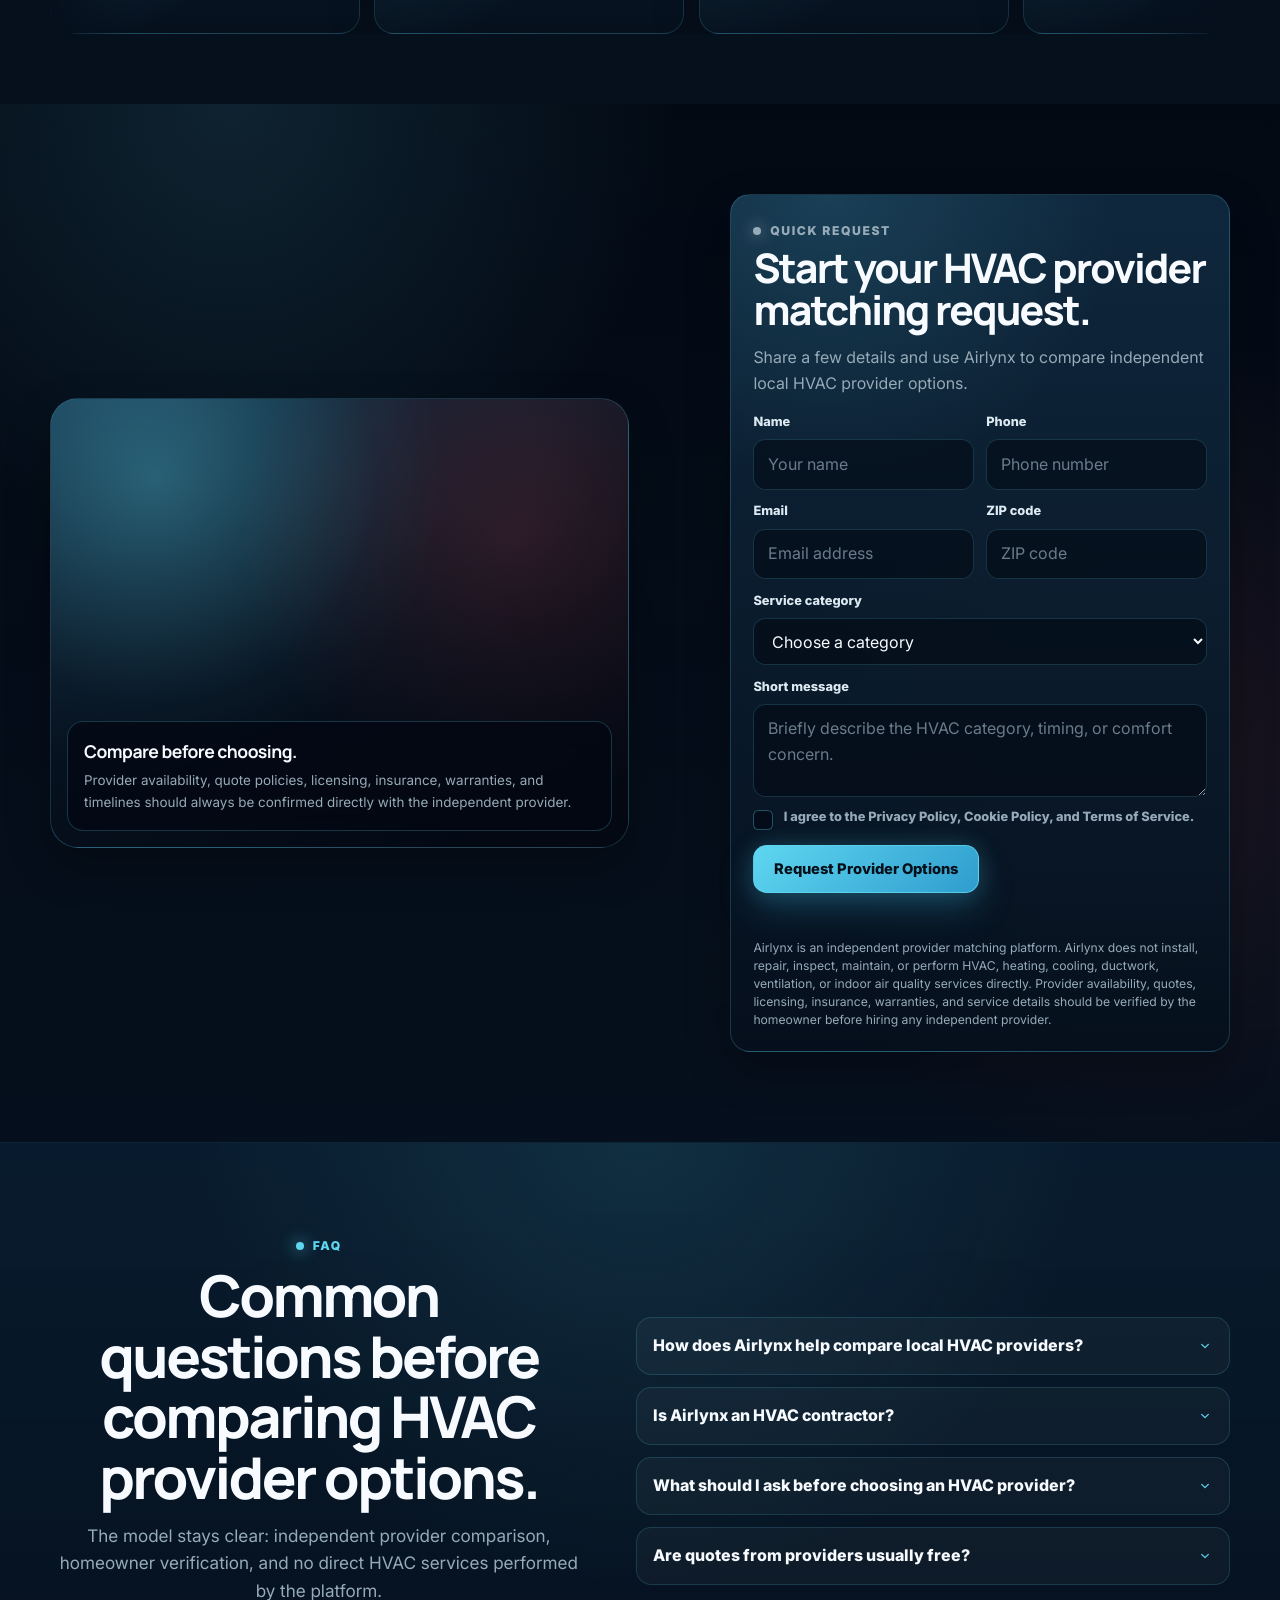
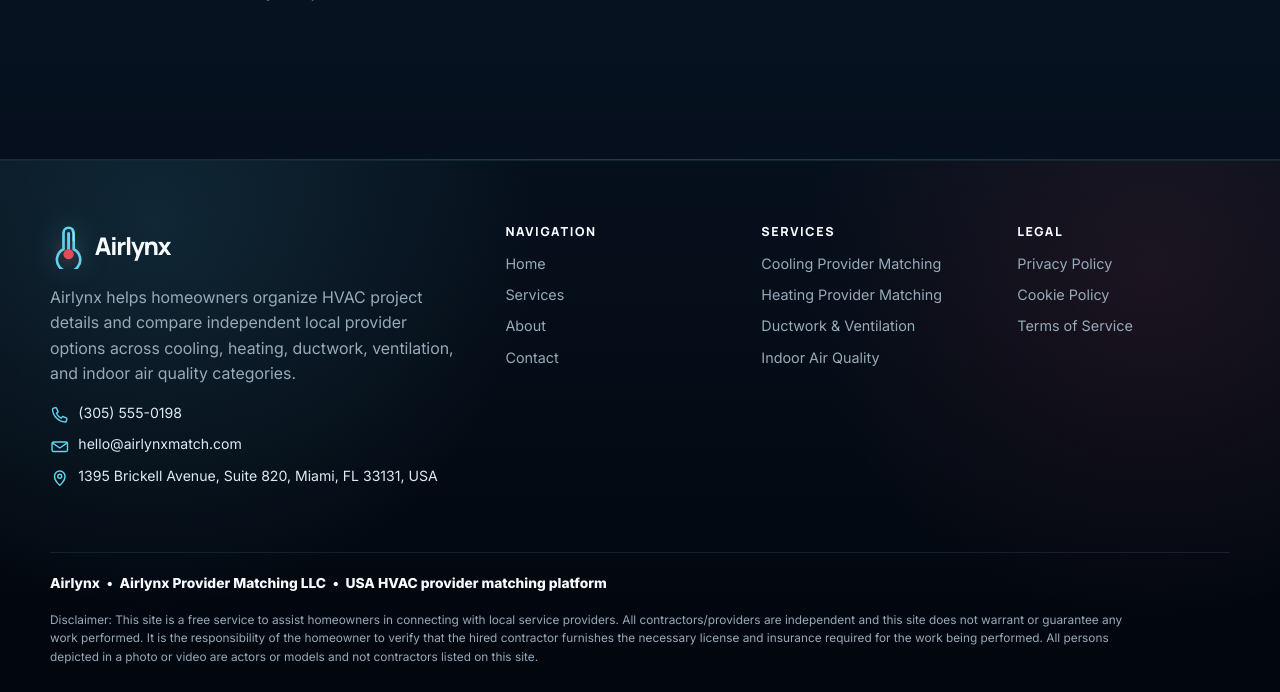
==== commit 8fd7ed00: "update structure" ====
--- a/index.html
+++ b/index.html
@@ -1,202 +1,368 @@
-<!doctype html>
+<!DOCTYPE html>
 <html lang="en">
+
 <head>
-  <meta charset="utf-8">
-  <meta name="viewport" content="width=device-width, initial-scale=1">
-  <meta name="description" content="HVAC provider matching platform.">
-  <title>HVAC Provider Matching</title>
-  <link rel="icon" type="image/svg+xml" href="./assets/icons/logo-thermometer.svg">
-  <link rel="stylesheet" href="./css/style.css">
-  <script src="./js/config.js" defer></script>
-  <script src="./js/main.js" defer></script>
-  <script src="./js/home.js" defer></script>
+    <meta charset="UTF-8">
+    <meta name="viewport" content="width=device-width, initial-scale=1.0">
+    <title>HVAC Provider Matching Platform</title>
+    <meta name="description"
+        content="Compare local HVAC provider options for cooling, heating, ductwork, ventilation, and indoor air quality categories.">
+
+    <link rel="icon" type="image/svg+xml" href="./assets/icons/favicon.svg">
+    <link rel="icon" href="./assets/icons/favicon.ico" sizes="any">
+    <link rel="apple-touch-icon" href="./assets/icons/apple-touch-icon.png">
+
+    <link rel="stylesheet" href="./css/style.css">
 </head>
-<body data-page="home">
-  <a class="skip-link" href="#main-content">Skip to main content</a>
-  <div data-site-header></div>
-  <div data-mobile-menu></div>
-  <main id="main-content">
-
-    <section class="home-hero" aria-labelledby="home-title">
-      <div class="hero-slides" data-hero-slides></div>
-      <div class="hero-content">
-        <p class="kicker" data-hero-kicker></p>
-        <h1 id="home-title" class="hero-title" data-hero-title></h1>
-        <p class="hero-text" data-hero-text></p>
-        <div class="hero-actions">
-          <a class="btn btn-primary" href="services.html" data-hero-primary></a>
-          <a class="btn btn-ghost" href="about.html" data-hero-secondary></a>
-        </div>
-        <p class="hero-note" data-hero-note></p>
-      </div>
-      <div class="hero-dots" data-hero-dots aria-label="Hero slide controls"></div>
-    </section>
-
-    <section class="trust-strip" aria-label="Platform highlights">
-      <div class="container-wide trust-grid">
-        <div class="trust-item"><span class="trust-icon">◇</span><span><strong>Free to use</strong><span>No hidden platform fee</span></span></div>
-        <div class="trust-item"><span class="trust-icon">☑</span><span><strong>Independent providers</strong><span>Compare local options</span></span></div>
-        <div class="trust-item"><span class="trust-icon">◌</span><span><strong>Quick request flow</strong><span>Organize details fast</span></span></div>
-        <div class="trust-item"><span class="trust-icon">$</span><span><strong>Quote clarity</strong><span>Compare scope and terms</span></span></div>
-      </div>
-    </section>
-
-    <section class="marquee-section" aria-label="HVAC matching benefits">
-      <div class="marquee-track">
-        <span class="marquee-item">⚡ Emergency availability questions</span>
-        <span class="marquee-item">❄ Cooling provider comparison</span>
-        <span class="marquee-item">🔥 Heating project clarity</span>
-        <span class="marquee-item">🌬 Indoor air quality options</span>
-        <span class="marquee-item">⌁ Ductwork and ventilation</span>
-        <span class="marquee-item">🛡 Verify license and insurance</span>
-        <span class="marquee-item">📋 Organize quote details</span>
-        <span class="marquee-item">⚡ Emergency availability questions</span>
-        <span class="marquee-item">❄ Cooling provider comparison</span>
-        <span class="marquee-item">🔥 Heating project clarity</span>
-        <span class="marquee-item">🌬 Indoor air quality options</span>
-        <span class="marquee-item">⌁ Ductwork and ventilation</span>
-        <span class="marquee-item">🛡 Verify license and insurance</span>
-        <span class="marquee-item">📋 Organize quote details</span>
-      </div>
-    </section>
-
-    <section class="section services-feature" aria-labelledby="services-title">
-      <div class="container-wide services-showcase">
-        <div class="services-intro reveal">
-          <div>
-            <p class="kicker">Our services</p>
-            <h2 id="services-title">All your HVAC needs <span class="accent">covered</span></h2>
-            <p>Choose one of four clean categories, then compare independent provider options based on fit, availability, and written quote details.</p>
-          </div>
-          <a class="btn btn-ghost" href="services.html">View all services</a>
-        </div>
-        <div class="service-card-grid" data-service-cards data-slice="0:2"></div>
-        <div class="thermometer-wrap reveal" aria-label="Animated temperature visual">
-          <div class="thermometer-card">
-            <div class="temp-high">78°F</div>
-            <div class="thermo-marks"></div>
-            <div class="thermo-tube"><div class="thermo-fill"></div></div>
-            <div class="thermo-bulb"></div>
-            <div class="temp-low">28°F</div>
-          </div>
-        </div>
-        <div class="service-card-grid" data-service-cards data-slice="2:4"></div>
-      </div>
-    </section>
-
-    <section class="section about-home" aria-labelledby="about-title">
-      <div class="container-wide about-home-grid">
-        <div class="section-head reveal">
-          <p class="kicker">About <span data-company-name></span></p>
-          <h2 id="about-title">We make HVAC comparison feel <span class="accent">simple</span>.</h2>
-          <p><span data-company-name></span> is a provider matching platform. It helps homeowners organize request details and compare independent local options without positioning itself as a direct HVAC company.</p>
-          <ul class="check-list">
-            <li>We do not install, repair, or dispatch technicians.</li>
-            <li>You can compare categories, provider fit, and quote details.</li>
-            <li>You should verify licenses, insurance, and warranties before hiring.</li>
-          </ul>
-          <a class="btn btn-warm" href="about.html">Learn more</a>
-        </div>
-        <div class="about-photo reveal">
-          <span class="float-badge one">Provider matching</span>
-          <span class="float-badge two">HVAC clarity</span>
-        </div>
-        <div class="metrics-grid" data-metrics></div>
-      </div>
-    </section>
-
-    <section class="section process-section" aria-labelledby="process-title">
-      <div class="container">
-        <div class="section-head center reveal">
-          <p class="kicker">How it works</p>
-          <h2 id="process-title">A cleaner way to compare HVAC providers.</h2>
-          <p>Short, practical steps designed for homeowners who want organized information before contacting independent providers.</p>
-        </div>
-        <div class="process-flow">
-          <article class="process-step reveal" data-step="01"><div class="step-icon">📍</div><h3>Share location</h3><p>Start with ZIP code and category so provider availability can be framed correctly.</p></article>
-          <article class="process-step reveal" data-step="02"><div class="step-icon">📋</div><h3>Organize details</h3><p>Prepare system notes, timing, concerns, and questions before quote conversations.</p></article>
-          <article class="process-step reveal" data-step="03"><div class="step-icon">⚖</div><h3>Compare fit</h3><p>Review provider scope, communication, warranty terms, and written estimate clarity.</p></article>
-          <article class="process-step reveal" data-step="04"><div class="step-icon">🛡</div><h3>Verify before hiring</h3><p>Homeowners should confirm licensing, insurance, permits, and all final quote details.</p></article>
-        </div>
-      </div>
-    </section>
-
-    <section class="section benefit-strip" aria-labelledby="benefit-title">
-      <div class="container-wide benefit-grid">
-        <div class="section-head reveal"><p class="kicker">Real comparison clarity</p><h2 id="benefit-title">Built around provider fit, not pressure.</h2></div>
-        <article class="benefit-card reveal"><strong>Compare categories</strong><p>Separate cooling, heating, ductwork, and indoor air quality requests.</p></article>
-        <article class="benefit-card reveal"><strong>Ask better questions</strong><p>Prepare quote, warranty, timing, and provider verification questions.</p></article>
-        <article class="benefit-card reveal"><strong>Stay aggregator-safe</strong><p>The platform explains its role clearly and does not claim to perform HVAC work.</p></article>
-      </div>
-    </section>
-
-    <section class="section testimonials" aria-labelledby="testimonials-title">
-      <div class="container">
-        <div class="section-head center reveal"><p class="kicker">Homeowner feedback</p><h2 id="testimonials-title">Comparison support that feels calm and useful.</h2></div>
-      </div>
-      <div class="testimonial-track" data-testimonials></div>
-    </section>
-
-    <section class="section cta-form-section" aria-labelledby="cta-title">
-      <div class="container-wide cta-form-grid">
-        <div class="cta-visual reveal">
-          <div class="cta-copy"><p class="kicker">Start here</p><h2 id="cta-title">Prepare your HVAC request in minutes.</h2><p>Keep the form compact, then compare local provider options with clearer project details.</p></div>
-        </div>
-
-          <div class="form-card">
-            <p class="kicker">Request details</p>
-            <h2>Small matching request form</h2>
-            <p class="form-note">No backend is connected in this static demo, so submit shows a clean success state.</p>
-            <form class="match-form" data-match-form novalidate>
-              <div class="form-grid">
-                <div class="form-field">
-                  <label for="name">Name</label>
-                  <input id="name" name="name" type="text" autocomplete="name" data-required data-error="Enter your name.">
-                  <span class="field-error" aria-live="polite"></span>
-                </div>
-                <div class="form-field">
-                  <label for="phone">Phone</label>
-                  <input id="phone" name="phone" type="tel" autocomplete="tel" data-required data-error="Enter your phone number.">
-                  <span class="field-error" aria-live="polite"></span>
-                </div>
-                <div class="form-field">
-                  <label for="email">Email</label>
-                  <input id="email" name="email" type="email" autocomplete="email" data-required data-error="Enter your email.">
-                  <span class="field-error" aria-live="polite"></span>
-                </div>
-                <div class="form-field">
-                  <label for="zip">ZIP code</label>
-                  <input id="zip" name="zip" type="text" inputmode="numeric" autocomplete="postal-code" data-required data-error="Enter a ZIP code.">
-                  <span class="field-error" aria-live="polite"></span>
-                </div>
-                <div class="form-field full">
-                  <label for="category">Service category</label>
-                  <select id="category" name="category" data-service-select data-required data-error="Select a category."></select>
-                  <span class="field-error" aria-live="polite"></span>
-                </div>
-                <div class="form-field full">
-                  <label for="message">Short message</label>
-                  <textarea id="message" name="message" placeholder="Briefly describe the project, system type, or questions."></textarea>
-                  <span class="field-error" aria-live="polite"></span>
-                </div>
-              </div>
-              <label class="check-field">
-                <input type="checkbox" data-required data-error="Please accept the policy agreement.">
-                <span class="custom-check" aria-hidden="true"></span>
-                <span data-form-agreement></span>
-                <span class="field-error" aria-live="polite"></span>
-              </label>
-              <button class="btn btn-primary" type="submit">Start matching request</button>
-              <div class="form-message" data-form-message tabindex="-1" aria-live="polite"></div>
-              <p class="form-note" data-legal-notice></p>
-            </form>
-          </div>
-      </div>
-    </section>
-    <div data-faq-schema></div>
-
-  </main>
-  <div data-site-footer></div>
-  <div data-policy-banner></div>
+
+<body class="home-page">
+    <a class="skip-link" href="#main">Skip to content</a>
+
+    <div data-site-header></div>
+
+    <main id="main">
+        <!-- HERO: 6 background slideshow photos, centered content -->
+        <section class="home-hero" data-home-hero aria-label="HVAC provider matching introduction">
+            <div class="hero-slides" data-hero-slides aria-hidden="true"></div>
+
+            <div class="hero-airflow" aria-hidden="true">
+                <span></span>
+                <span></span>
+                <span></span>
+            </div>
+
+            <div class="container">
+                <div class="hero-content" data-hero-content></div>
+                <div class="hero-dots" data-hero-dots aria-label="Hero slideshow controls"></div>
+            </div>
+        </section>
+
+        <!-- MARQUEE -->
+        <section class="home-marquee" aria-label="HVAC provider matching benefits">
+            <div class="marquee-track" data-marquee-items></div>
+        </section>
+
+        <!-- SERVICES: exactly 2 cards + thermometer + 2 cards -->
+        <section class="home-services section-compact section-deep" aria-labelledby="home-services-title">
+            <div class="container-wide">
+                <div class="section-header services-intro">
+                    <p class="section-kicker">HVAC categories</p>
+                    <h2 class="section-title" id="home-services-title">
+                        Compare four HVAC provider categories with one clean visual flow.
+                    </h2>
+                    <p class="section-text">
+                        Cooling, heating, ductwork, and indoor air quality options are separated clearly so homeowners
+                        can compare provider fit without confusing the platform with a direct HVAC company.
+                    </p>
+                </div>
+
+                <div class="services-thermo-layout">
+                    <div class="service-pair" data-service-cards="left"></div>
+
+                    <div class="thermometer-stage" aria-label="Animated temperature visual">
+                        <div class="thermometer" data-thermometer>
+                            <span class="thermometer-temp-top" data-thermometer-readout>72°F</span>
+
+                            <div class="thermometer-track" aria-hidden="true">
+                                <span class="thermometer-fill"></span>
+                            </div>
+
+                            <span class="thermometer-bulb" aria-hidden="true"></span>
+
+                            <div class="thermometer-marks" aria-hidden="true">
+                                <span></span>
+                                <span></span>
+                                <span></span>
+                                <span></span>
+                                <span></span>
+                                <span></span>
+                            </div>
+
+                            <span class="thermometer-temp-bottom">42°F</span>
+                        </div>
+                    </div>
+
+                    <div class="service-pair" data-service-cards="right"></div>
+                </div>
+            </div>
+        </section>
+
+        <!-- ABOUT -->
+        <section class="home-about section section-surface" aria-labelledby="home-about-title">
+            <div class="container">
+                <div class="section-header">
+                    <p class="section-kicker">Independent matching model</p>
+                    <h2 class="section-title" id="home-about-title">
+                        A premium HVAC comparison platform, not a contractor website.
+                    </h2>
+                    <p class="section-text">
+                        <span data-company-name></span> helps homeowners organize project details and compare
+                        independent local provider options. The platform does not install, repair, inspect, or send
+                        technicians.
+                    </p>
+                </div>
+
+                <div class="home-about-grid">
+                    <div class="home-about-copy">
+                        <ul class="feature-list">
+                            <li>
+                                <svg class="ui-icon" viewBox="0 0 24 24" aria-hidden="true">
+                                    <path
+                                        d="M12 2.9 19.2 5v5.95c0 4.58-2.95 8.42-7.2 10.15-4.25-1.73-7.2-5.57-7.2-10.15V5L12 2.9Z"
+                                        fill="none" stroke="currentColor" stroke-width="1.8" stroke-linejoin="round" />
+                                    <path d="m8.7 12.1 2.05 2.05 4.75-5.05" fill="none" stroke="currentColor"
+                                        stroke-width="1.9" stroke-linecap="round" stroke-linejoin="round" />
+                                </svg>
+                                <span>Compare provider fit, quote scope, credentials, warranties, and
+                                    availability.</span>
+                            </li>
+
+                            <li>
+                                <svg class="ui-icon" viewBox="0 0 24 24" aria-hidden="true">
+                                    <path d="M9 4.7h6M9.5 3h5a1.5 1.5 0 0 1 1.5 1.5v1.1H8V4.5A1.5 1.5 0 0 1 9.5 3Z"
+                                        fill="none" stroke="currentColor" stroke-width="1.7" stroke-linejoin="round" />
+                                    <path
+                                        d="M7.2 5.2H5.9a1.7 1.7 0 0 0-1.7 1.7v12.2a1.7 1.7 0 0 0 1.7 1.7h12.2a1.7 1.7 0 0 0 1.7-1.7V6.9a1.7 1.7 0 0 0-1.7-1.7h-1.3"
+                                        fill="none" stroke="currentColor" stroke-width="1.7" stroke-linejoin="round" />
+                                    <path d="m8.1 13.25 2.35 2.35 5.45-5.75" fill="none" stroke="currentColor"
+                                        stroke-width="1.9" stroke-linecap="round" stroke-linejoin="round" />
+                                </svg>
+                                <span>Prepare helpful request details before discussing quotes with independent
+                                    providers.</span>
+                            </li>
+
+                            <li>
+                                <svg class="ui-icon" viewBox="0 0 24 24" aria-hidden="true">
+                                    <path d="M4.2 15.8a8.1 8.1 0 1 1 15.6 0" fill="none" stroke="currentColor"
+                                        stroke-width="1.85" stroke-linecap="round" />
+                                    <path d="M12 13.7l4.05-4.05" fill="none" stroke="currentColor" stroke-width="1.9"
+                                        stroke-linecap="round" />
+                                    <path d="M7.2 15.8h9.6M6.1 12.1h1.5M16.4 12.1h1.5M12 7.3v1.5" fill="none"
+                                        stroke="currentColor" stroke-width="1.6" stroke-linecap="round" />
+                                    <path d="M12 16.4a1.4 1.4 0 1 0 0-2.8 1.4 1.4 0 0 0 0 2.8Z" fill="currentColor" />
+                                </svg>
+                                <span>Keep license, insurance, quote scope, timelines, and warranty questions
+                                    visible.</span>
+                            </li>
+                        </ul>
+
+                        <a class="btn btn-secondary" href="about.html">How The Platform Works</a>
+                    </div>
+
+                    <div class="about-media home-about-media">
+                        <img src="./assets/images/about-hvac.jpg" alt="" loading="lazy">
+
+                        <span class="about-sticker about-sticker-one">
+                            <svg class="ui-icon" viewBox="0 0 24 24" aria-hidden="true">
+                                <path d="M12 2.8v18.4M5.6 5.6l12.8 12.8M18.4 5.6 5.6 18.4M4 12h16" fill="none"
+                                    stroke="currentColor" stroke-width="1.55" stroke-linecap="round" />
+                            </svg>
+                            Cooling & heating categories
+                        </span>
+
+                        <span class="about-sticker about-sticker-two">
+                            <svg class="ui-icon" viewBox="0 0 24 24" aria-hidden="true">
+                                <path
+                                    d="M3.2 7.4h10.7c1.4 0 2.4-.78 2.4-1.95 0-1.08-.82-1.85-1.9-1.85-.88 0-1.52.43-1.92 1.15M3.2 12h15.3c1.72 0 2.9 1.02 2.9 2.45 0 1.38-1.05 2.35-2.5 2.35-1.12 0-1.95-.55-2.42-1.45M3.2 16.6h8.1c1.27 0 2.15.75 2.15 1.82 0 1.02-.78 1.78-1.82 1.78-.82 0-1.43-.4-1.8-1.02"
+                                    fill="none" stroke="currentColor" stroke-width="1.75" stroke-linecap="round" />
+                            </svg>
+                            Provider matching only
+                        </span>
+                    </div>
+                </div>
+            </div>
+        </section>
+
+        <!-- METRICS -->
+        <section class="metrics-section section-compact" aria-labelledby="metrics-title">
+            <div class="container">
+                <div class="section-header">
+                    <p class="section-kicker">Platform signals</p>
+                    <h2 class="section-title" id="metrics-title">
+                        Structured around comparison, not fake service promises.
+                    </h2>
+                    <p class="section-text">
+                        These signals describe platform organization and category clarity, not guaranteed results or
+                        direct HVAC work.
+                    </p>
+                </div>
+
+                <div class="metrics-grid" data-metrics></div>
+            </div>
+        </section>
+
+        <!-- PROCESS -->
+        <section class="process-section section section-surface" aria-labelledby="process-title">
+            <div class="container">
+                <div class="section-header">
+                    <p class="section-kicker">How it works</p>
+                    <h2 class="section-title" id="process-title">
+                        A cleaner path from HVAC concern to provider comparison.
+                    </h2>
+                    <p class="section-text">
+                        Start with the category, prepare the details, compare provider fit, and verify the important
+                        information before hiring.
+                    </p>
+                </div>
+
+                <div class="process-grid" data-process-steps></div>
+            </div>
+        </section>
+
+        <!-- PHOTO BENEFITS -->
+        <section class="benefit-photo-strip section" aria-labelledby="benefits-title">
+            <div class="benefit-photo-bg" aria-hidden="true">
+                <img src="./assets/images/hvac-benefits-bg.jpg" alt="" loading="lazy">
+            </div>
+
+            <div class="container benefit-layout">
+                <div class="section-header">
+                    <p class="section-kicker">Comparison-first benefits</p>
+                    <h2 class="section-title" id="benefits-title">
+                        HVAC decisions feel easier when the request is structured.
+                    </h2>
+                    <p class="section-text">
+                        The platform separates categories, provider questions, quote factors, and verification reminders
+                        so homeowners can compare options with more clarity.
+                    </p>
+                    <a class="btn btn-secondary" href="services.html">View Service Categories</a>
+                </div>
+
+                <div class="benefit-cards" data-benefits></div>
+            </div>
+        </section>
+
+        <!-- TESTIMONIALS: contained swiper -->
+        <section class="testimonials-section section-compact" aria-labelledby="testimonials-title">
+            <div class="container">
+                <div class="section-header">
+                    <p class="section-kicker">Homeowner feedback</p>
+                    <h2 class="section-title" id="testimonials-title">
+                        Realistic, comparison-focused experiences.
+                    </h2>
+                    <p class="section-text">
+                        Testimonials describe platform clarity and request organization. They do not claim that direct
+                        HVAC work was performed by the platform.
+                    </p>
+                </div>
+            </div>
+
+            <div class="testimonial-container">
+                <div class="testimonial-window" aria-label="Testimonials carousel">
+                    <div class="testimonial-track" data-testimonials></div>
+                </div>
+            </div>
+        </section>
+
+        <!-- CTA + FORM -->
+        <section class="home-cta section section-deep" aria-labelledby="home-cta-title">
+            <div class="container home-cta-grid">
+                <div class="cta-media cta-visual-panel">
+                    <img src="./assets/images/cta-hvac.jpg" alt="" loading="lazy">
+
+                    <div class="cta-floating-card">
+                        <strong>Compare before choosing.</strong>
+                        <p>
+                            Provider availability, quote policies, licensing, insurance, warranties, and timelines
+                            should always be confirmed directly with the independent provider.
+                        </p>
+                    </div>
+                </div>
+
+                <div class="form-card home-form-card">
+                    <p class="section-kicker">Quick request</p>
+                    <h2 id="home-cta-title">Start your HVAC provider matching request.</h2>
+                    <p>
+                        Share a few details and use <span data-company-name></span> to compare independent local HVAC
+                        provider options.
+                    </p>
+
+                    <form class="request-form" data-request-form>
+                        <div class="form-grid">
+                            <div class="form-field">
+                                <label for="home-name">Name</label>
+                                <input id="home-name" name="name" type="text" autocomplete="name"
+                                    placeholder="Your name" required>
+                            </div>
+
+                            <div class="form-field">
+                                <label for="home-phone">Phone</label>
+                                <input id="home-phone" name="phone" type="tel" autocomplete="tel"
+                                    placeholder="Phone number" required>
+                            </div>
+
+                            <div class="form-field">
+                                <label for="home-email">Email</label>
+                                <input id="home-email" name="email" type="email" autocomplete="email"
+                                    placeholder="Email address" required>
+                            </div>
+
+                            <div class="form-field">
+                                <label for="home-zip">ZIP code</label>
+                                <input id="home-zip" name="zip" type="text" inputmode="numeric"
+                                    autocomplete="postal-code" placeholder="ZIP code" minlength="5" required>
+                            </div>
+
+                            <div class="form-field full">
+                                <label for="home-category">Service category</label>
+                                <select id="home-category" name="service-category" data-service-select required>
+                                    <option value="">Choose a category</option>
+                                </select>
+                            </div>
+
+                            <div class="form-field full">
+                                <label for="home-message">Short message</label>
+                                <textarea id="home-message" name="message"
+                                    placeholder="Briefly describe the HVAC category, timing, or comfort concern."
+                                    required></textarea>
+                            </div>
+
+                            <div class="checkbox-field">
+                                <label for="home-policy">
+                                    <input id="home-policy" name="policy" type="checkbox" required>
+                                    <span class="checkbox-custom" aria-hidden="true"></span>
+                                    <span>I agree to the Privacy Policy, Cookie Policy, and Terms of Service.</span>
+                                </label>
+                            </div>
+
+                            <div class="form-actions">
+                                <button class="btn btn-primary" type="submit">Request Provider Options</button>
+                            </div>
+                        </div>
+
+                        <p class="form-status" data-form-status role="status" aria-live="polite"></p>
+                        <p class="form-note" data-legal-notice></p>
+                    </form>
+                </div>
+            </div>
+        </section>
+
+        <!-- FAQ -->
+        <section class="section section-surface" aria-labelledby="home-faq-title">
+            <div class="container split-grid">
+                <div class="section-header">
+                    <p class="section-kicker">FAQ</p>
+                    <h2 class="section-title" id="home-faq-title">
+                        Common questions before comparing HVAC provider options.
+                    </h2>
+                    <p class="section-text">
+                        The model stays clear: independent provider comparison, homeowner verification, and no direct
+                        HVAC services performed by the platform.
+                    </p>
+                </div>
+
+                <div class="faq-list" data-faq-list></div>
+            </div>
+
+            <script data-faq-schema type="application/ld+json"></script>
+        </section>
+    </main>
+
+    <div data-site-footer></div>
+
+    <script src="./js/config.js"></script>
+    <script src="./js/main.js"></script>
+    <script src="./js/home.js"></script>
 </body>
-</html>
+
+</html>
--- a/css/style.css
+++ b/css/style.css
@@ -1,4 +1,5 @@
-@import url("https://fonts.googleapis.com/css2?family=Inter:wght@400;500;600;700;800&family=Space+Grotesk:wght@500;600;700&display=swap");
+@import url("https://fonts.googleapis.com/css2?family=Inter:wght@400;500;600;700;800&family=Manrope:wght@500;600;700;800&display=swap");
+
 @import url("./home.css");
 @import url("./services.css");
 @import url("./about.css");
@@ -11,230 +12,1790 @@
   --color-bg-deep: #030812;
   --color-surface: #0A2136;
   --color-card: #102B42;
+
   --color-heading: #F7FBFF;
   --color-text: #DDEAF2;
   --color-muted: #96AAB8;
+
   --color-cold: #5ED6F0;
   --color-cold-strong: #2F9DCE;
+
   --color-fresh: #6EF3D6;
   --color-fresh-strong: #2DD4BF;
+
   --color-warm: #E14D57;
   --color-warm-strong: #B72E3A;
   --color-warm-soft: #FF8A92;
+
   --color-border: rgba(94, 214, 240, 0.18);
-  --shadow-glow-cold: 0 0 40px rgba(94, 214, 240, 0.32);
-  --shadow-glow-warm: 0 0 34px rgba(225, 77, 87, 0.28);
-  --container: min(1180px, calc(100vw - 40px));
-  --container-wide: min(1380px, calc(100vw - 40px));
-  --radius-xl: 28px;
-  --radius-lg: 20px;
-  --radius-md: 14px;
-  --header-height: 76px;
-  --font-heading: "Space Grotesk", "Inter", sans-serif;
+  --color-border-strong: rgba(94, 214, 240, 0.36);
+
+  --shadow-soft: 0 18px 50px rgba(0, 0, 0, 0.34);
+  --shadow-card: 0 18px 44px rgba(0, 0, 0, 0.26);
+  --shadow-glow-cold: 0 0 34px rgba(94, 214, 240, 0.26);
+  --shadow-glow-warm: 0 0 30px rgba(225, 77, 87, 0.24);
+
+  --font-heading: "Manrope", "Inter", system-ui, sans-serif;
   --font-body: "Inter", system-ui, -apple-system, BlinkMacSystemFont, "Segoe UI", sans-serif;
-}
-
-* { box-sizing: border-box; }
-html { scroll-behavior: smooth; overflow-x: hidden; }
+
+  --container: 1180px;
+  --container-wide: 1340px;
+
+  --radius-sm: 14px;
+  --radius-md: 20px;
+  --radius-lg: 28px;
+
+  --header-height: 74px;
+  --section-padding: clamp(4.2rem, 7vw, 6.8rem);
+  --section-padding-compact: clamp(3.2rem, 5vw, 4.8rem);
+
+  color-scheme: dark;
+}
+
+*,
+*::before,
+*::after {
+  box-sizing: border-box;
+}
+
+html {
+  width: 100%;
+  min-width: 320px;
+  scroll-behavior: smooth;
+  text-size-adjust: 100%;
+  -webkit-text-size-adjust: 100%;
+}
+
 body {
+  min-width: 320px;
   margin: 0;
-  min-width: 320px;
-  color: var(--color-text);
-  background:
-    radial-gradient(circle at 8% 10%, rgba(94, 214, 240, 0.12), transparent 28rem),
-    radial-gradient(circle at 92% 0%, rgba(225, 77, 87, 0.10), transparent 26rem),
-    linear-gradient(180deg, var(--color-bg-deep), var(--color-bg) 36%, #020712 100%);
   font-family: var(--font-body);
   font-size: 16px;
   line-height: 1.6;
+  color: var(--color-text);
+  background:
+    radial-gradient(circle at 14% 0%, rgba(94, 214, 240, 0.16), transparent 34rem),
+    radial-gradient(circle at 86% 8%, rgba(225, 77, 87, 0.13), transparent 30rem),
+    linear-gradient(180deg, var(--color-bg-deep), var(--color-bg) 38%, #04101c);
   overflow-x: hidden;
-}
-body.menu-open { overflow: hidden; }
-img, svg, video { max-width: 100%; display: block; }
-a { color: inherit; text-decoration: none; }
-button, input, textarea, select { font: inherit; }
-button { cursor: pointer; }
-main { min-height: 65vh; }
-
-.container { width: var(--container); margin-inline: auto; }
-.container-wide { width: var(--container-wide); margin-inline: auto; }
-.section { position: relative; padding-block: clamp(4.2rem, 7vw, 7.8rem); }
-.section-compact { padding-block: clamp(3rem, 5vw, 5.2rem); }
+  -webkit-font-smoothing: antialiased;
+  text-rendering: geometricPrecision;
+}
+
+body.menu-open {
+  overflow: hidden;
+}
+
+body::before {
+  content: "";
+  position: fixed;
+  inset: 0;
+  z-index: -3;
+  pointer-events: none;
+  background-image:
+    linear-gradient(rgba(94, 214, 240, 0.035) 1px, transparent 1px),
+    linear-gradient(90deg, rgba(94, 214, 240, 0.025) 1px, transparent 1px);
+  background-size: 54px 54px;
+  mask-image: linear-gradient(to bottom, rgba(0, 0, 0, 0.75), transparent 84%);
+}
+
+img,
+svg,
+video,
+canvas {
+  display: block;
+  max-width: 100%;
+}
+
+img {
+  height: auto;
+}
+
+a {
+  color: inherit;
+  text-decoration: none;
+}
+
+button,
+input,
+select,
+textarea {
+  font: inherit;
+}
+
+button {
+  cursor: pointer;
+}
+
+p,
+h1,
+h2,
+h3,
+h4 {
+  margin-block-start: 0;
+}
+
+p {
+  margin-block-end: 1rem;
+}
+
+h1,
+h2,
+h3,
+h4 {
+  font-family: var(--font-heading);
+  color: var(--color-heading);
+  line-height: 1.05;
+  letter-spacing: -0.045em;
+}
+
+h1 {
+  font-size: clamp(2.45rem, 6.6vw, 5.35rem);
+  font-weight: 800;
+}
+
+h2 {
+  font-size: clamp(1.95rem, 4.5vw, 3.65rem);
+  font-weight: 760;
+}
+
+h3 {
+  font-size: clamp(1.12rem, 2vw, 1.45rem);
+  font-weight: 750;
+}
+
+main {
+  min-height: 60vh;
+}
+
+::selection {
+  color: #03101a;
+  background: var(--color-cold);
+}
+
+:focus-visible {
+  outline: 2px solid var(--color-fresh);
+  outline-offset: 4px;
+}
+
+.skip-link {
+  position: fixed;
+  top: 0.75rem;
+  left: 0.75rem;
+  z-index: 9999;
+  padding: 0.75rem 1rem;
+  color: #03101a;
+  background: var(--color-fresh);
+  border-radius: 999px;
+  font-weight: 800;
+  transform: translateY(-150%);
+  transition: transform 0.2s ease;
+}
+
+.skip-link:focus {
+  transform: translateY(0);
+}
+
+.container {
+  width: min(100% - 2rem, var(--container));
+  margin-inline: auto;
+}
+
+.container-wide {
+  width: min(100% - 2rem, var(--container-wide));
+  margin-inline: auto;
+}
+
+.section {
+  position: relative;
+  padding-block: var(--section-padding);
+}
+
+.section-compact {
+  padding-block: var(--section-padding-compact);
+}
+
+.section-deep {
+  background:
+    radial-gradient(circle at 18% 0%, rgba(94, 214, 240, 0.13), transparent 28rem),
+    radial-gradient(circle at 90% 62%, rgba(225, 77, 87, 0.1), transparent 26rem),
+    linear-gradient(180deg, rgba(3, 8, 18, 0.8), rgba(6, 16, 29, 0.96));
+}
+
+.section-surface {
+  background:
+    radial-gradient(circle at 50% 0%, rgba(94, 214, 240, 0.1), transparent 28rem),
+    linear-gradient(180deg, rgba(10, 33, 54, 0.7), rgba(6, 16, 29, 0.96));
+  border-block: 1px solid rgba(94, 214, 240, 0.1);
+}
+
+.section-header {
+  width: min(100%, 780px);
+  margin-inline: auto;
+  margin-bottom: clamp(1.8rem, 4vw, 3rem);
+  text-align: center;
+}
+
+.section-kicker,
 .kicker {
+  display: inline-flex;
+  align-items: center;
+  justify-content: center;
+  gap: 0.55rem;
+  margin-bottom: 0.8rem;
+  color: var(--color-cold);
+  font-size: 0.76rem;
+  font-weight: 850;
+  line-height: 1.2;
+  letter-spacing: 0.13em;
+  text-transform: uppercase;
+}
+
+.section-kicker::before,
+.kicker::before {
+  content: "";
+  width: 0.5rem;
+  height: 0.5rem;
+  border-radius: 999px;
+  background: currentColor;
+  box-shadow: 0 0 16px currentColor;
+}
+
+.section-title {
+  margin-bottom: 0.9rem;
+  text-wrap: balance;
+}
+
+.section-text,
+.lead {
+  max-width: 680px;
+  margin-inline: auto;
+  color: var(--color-muted);
+  font-size: clamp(1rem, 1.35vw, 1.12rem);
+}
+
+.text-accent {
+  color: var(--color-warm);
+  text-shadow: 0 0 28px rgba(225, 77, 87, 0.36);
+  transition: color 0.25s ease, text-shadow 0.25s ease;
+}
+
+.text-accent:hover {
+  color: var(--color-cold);
+  text-shadow: 0 0 30px rgba(94, 214, 240, 0.4);
+}
+
+.ui-icon {
+  width: 1.22rem;
+  height: 1.22rem;
+  flex: 0 0 auto;
+}
+
+/* Buttons */
+
+.btn {
+  --btn-bg: rgba(255, 255, 255, 0.04);
+  --btn-border: rgba(255, 255, 255, 0.12);
+  --btn-color: var(--color-heading);
+
+  position: relative;
+  isolation: isolate;
+  display: inline-flex;
+  align-items: center;
+  justify-content: center;
+  gap: 0.55rem;
+  min-height: 3rem;
+  padding: 0.8rem 1.25rem;
+  border: 1px solid var(--btn-border);
+  border-radius: 0.85rem;
+  color: var(--btn-color);
+  background: var(--btn-bg);
+  box-shadow: 0 12px 26px rgba(0, 0, 0, 0.22);
+  font-size: 0.92rem;
+  font-weight: 800;
+  line-height: 1;
+  overflow: hidden;
+  transition:
+    transform 0.22s ease,
+    border-color 0.22s ease,
+    background 0.22s ease,
+    box-shadow 0.22s ease,
+    color 0.22s ease;
+}
+
+.btn::before {
+  content: "";
+  position: absolute;
+  inset: -1px;
+  z-index: -1;
+  background: linear-gradient(120deg, transparent, rgba(255, 255, 255, 0.25), transparent);
+  transform: translateX(-125%);
+  transition: transform 0.55s ease;
+}
+
+.btn:hover {
+  transform: translateY(-2px);
+}
+
+.btn:hover::before {
+  transform: translateX(125%);
+}
+
+.btn-primary {
+  --btn-bg: linear-gradient(135deg, var(--color-cold), var(--color-cold-strong));
+  --btn-border: rgba(94, 214, 240, 0.75);
+  --btn-color: #03101a;
+
+  box-shadow:
+    0 16px 34px rgba(47, 157, 206, 0.26),
+    0 0 24px rgba(94, 214, 240, 0.2);
+}
+
+.btn-primary:hover {
+  box-shadow:
+    0 18px 38px rgba(47, 157, 206, 0.34),
+    0 0 34px rgba(94, 214, 240, 0.34);
+}
+
+.btn-secondary,
+.btn-ghost {
+  --btn-bg: rgba(8, 25, 42, 0.72);
+  --btn-border: rgba(94, 214, 240, 0.38);
+  --btn-color: var(--color-heading);
+}
+
+.btn-secondary:hover,
+.btn-ghost:hover {
+  color: var(--color-cold);
+  border-color: rgba(94, 214, 240, 0.75);
+  background: rgba(94, 214, 240, 0.08);
+  box-shadow: var(--shadow-glow-cold);
+}
+
+.btn-small {
+  min-height: 2.45rem;
+  padding: 0.62rem 0.95rem;
+  font-size: 0.84rem;
+  border-radius: 0.72rem;
+}
+
+/* Header */
+
+.site-header {
+  position: sticky;
+  top: 0;
+  z-index: 1000;
+  width: 100%;
+  border-bottom: 1px solid rgba(94, 214, 240, 0.11);
+  background: rgba(3, 8, 18, 0.78);
+  backdrop-filter: blur(20px);
+  transition: background 0.24s ease, box-shadow 0.24s ease, border-color 0.24s ease;
+}
+
+.site-header.is-scrolled {
+  background: rgba(3, 8, 18, 0.94);
+  border-color: rgba(94, 214, 240, 0.2);
+  box-shadow: 0 18px 48px rgba(0, 0, 0, 0.3);
+}
+
+.site-header-inner {
+  display: flex;
+  align-items: center;
+  justify-content: space-between;
+  min-height: 74px;
+  gap: 1rem;
+}
+
+.site-brand {
+  display: inline-flex;
+  align-items: center;
+  gap: 0.72rem;
+  min-width: 0;
+  color: var(--color-heading);
+  font-family: var(--font-heading);
+  font-size: clamp(1.24rem, 2vw, 1.52rem);
+  font-weight: 800;
+  line-height: 1;
+  letter-spacing: -0.05em;
+}
+
+.brand-mark {
+  display: inline-grid;
+  width: 2.08rem;
+  height: 2.72rem;
+  place-items: center;
+  color: var(--color-cold);
+  flex: 0 0 auto;
+  filter: drop-shadow(0 0 14px rgba(94, 214, 240, 0.34));
+}
+
+.brand-thermometer {
+  width: 100%;
+  height: 100%;
+}
+
+.brand-thermometer-shell,
+.brand-thermometer-cold {
+  color: var(--color-cold);
+}
+
+.brand-thermometer-warm {
+  color: var(--color-warm);
+  filter: drop-shadow(0 0 10px rgba(225, 77, 87, 0.65));
+}
+
+.brand-thermometer-glint {
+  color: #ffffff;
+}
+
+.site-brand-text {
+  white-space: nowrap;
+}
+
+.desktop-nav {
+  display: flex;
+  align-items: center;
+  justify-content: center;
+  gap: 0.24rem;
+}
+
+.nav-link {
+  position: relative;
+  display: inline-flex;
+  align-items: center;
+  gap: 0.25rem;
+  min-height: 2.6rem;
+  padding: 0.7rem 0.9rem;
+  color: var(--color-text);
+  border-radius: 0.76rem;
+  font-size: 0.92rem;
+  font-weight: 750;
+  line-height: 1;
+  transition: color 0.2s ease, background 0.2s ease;
+}
+
+.nav-link::after {
+  content: "";
+  position: absolute;
+  right: 0.9rem;
+  bottom: 0.42rem;
+  left: 0.9rem;
+  height: 2px;
+  border-radius: 999px;
+  background: linear-gradient(90deg, var(--color-cold), var(--color-warm));
+  opacity: 0;
+  transform: scaleX(0.45);
+  transition: opacity 0.2s ease, transform 0.2s ease;
+}
+
+.nav-link:hover,
+.nav-link.is-active {
+  color: var(--color-cold);
+  background: rgba(94, 214, 240, 0.06);
+}
+
+.nav-link:hover::after,
+.nav-link.is-active::after {
+  opacity: 1;
+  transform: scaleX(1);
+}
+
+.nav-chevron {
+  width: 1rem;
+  height: 1rem;
+  transition: transform 0.2s ease;
+}
+
+.nav-item-dropdown {
+  position: relative;
+}
+
+.nav-item-dropdown.is-open .nav-chevron {
+  transform: rotate(180deg);
+}
+
+.services-dropdown-panel {
+  position: absolute;
+  top: calc(100% + 0.45rem);
+  left: 50%;
+  width: min(520px, calc(100vw - 2rem));
+  padding-top: 0.45rem;
+  opacity: 0;
+  pointer-events: none;
+  transform: translate(-50%, -8px);
+  transition: opacity 0.2s ease, transform 0.2s ease;
+}
+
+.nav-item-dropdown.is-open .services-dropdown-panel {
+  opacity: 1;
+  pointer-events: auto;
+  transform: translate(-50%, 0);
+}
+
+.dropdown-panel-inner {
+  padding: 1rem;
+  border: 1px solid rgba(94, 214, 240, 0.24);
+  border-radius: 1.1rem;
+  background:
+    radial-gradient(circle at 10% 0%, rgba(94, 214, 240, 0.16), transparent 16rem),
+    linear-gradient(180deg, rgba(10, 33, 54, 0.98), rgba(3, 8, 18, 0.98));
+  box-shadow: 0 24px 62px rgba(0, 0, 0, 0.44);
+  backdrop-filter: blur(18px);
+}
+
+.dropdown-kicker {
   margin: 0 0 0.75rem;
-  color: var(--color-cold);
+  color: var(--color-fresh);
+  font-size: 0.72rem;
+  font-weight: 850;
+  letter-spacing: 0.13em;
+  text-transform: uppercase;
+}
+
+.dropdown-service-grid {
+  display: grid;
+  grid-template-columns: repeat(2, minmax(0, 1fr));
+  gap: 0.65rem;
+}
+
+.dropdown-service-link {
+  display: grid;
+  grid-template-columns: 2.45rem 1fr;
+  gap: 0.72rem;
+  align-items: center;
+  padding: 0.7rem;
+  border: 1px solid rgba(94, 214, 240, 0.13);
+  border-radius: 0.9rem;
+  background: rgba(255, 255, 255, 0.035);
+  transition: transform 0.2s ease, border-color 0.2s ease, background 0.2s ease;
+}
+
+.dropdown-service-link:hover,
+.dropdown-service-link:focus-visible {
+  transform: translateY(-2px);
+  border-color: rgba(94, 214, 240, 0.5);
+  background: rgba(94, 214, 240, 0.08);
+}
+
+.dropdown-service-icon {
+  display: grid;
+  width: 2.45rem;
+  height: 2.45rem;
+  place-items: center;
+  color: var(--color-cold);
+  border: 1px solid rgba(94, 214, 240, 0.24);
+  border-radius: 0.78rem;
+  background: rgba(94, 214, 240, 0.08);
+  transition: color 0.2s ease, border-color 0.2s ease, background 0.2s ease;
+}
+
+.dropdown-service-link:hover .dropdown-service-icon {
+  color: var(--color-warm);
+  border-color: rgba(225, 77, 87, 0.4);
+  background: rgba(225, 77, 87, 0.08);
+}
+
+.dropdown-service-link strong {
+  display: block;
+  margin-bottom: 0.12rem;
+  color: var(--color-heading);
+  font-size: 0.88rem;
+  line-height: 1.15;
+}
+
+.dropdown-service-link small {
+  display: block;
+  color: var(--color-muted);
+  font-size: 0.73rem;
+  line-height: 1.3;
+}
+
+.header-actions {
+  display: flex;
+  align-items: center;
+  justify-content: flex-end;
+  gap: 0.7rem;
+}
+
+.header-phone {
+  display: inline-flex;
+  align-items: center;
+  gap: 0.46rem;
+  min-height: 2.65rem;
+  color: var(--color-cold);
+  font-size: 0.92rem;
+  font-weight: 800;
+  white-space: nowrap;
+  transition: color 0.2s ease, transform 0.2s ease;
+}
+
+.header-phone .ui-icon {
+  color: var(--color-warm);
+}
+
+.header-phone:hover {
+  color: var(--color-fresh);
+  transform: translateY(-1px);
+}
+
+.header-cta {
+  min-height: 2.7rem;
+  padding-inline: 1.05rem;
+  border-radius: 0.75rem;
+}
+
+.mobile-menu-toggle {
+  display: none;
+  width: 2.75rem;
+  height: 2.75rem;
+  place-items: center;
+  color: var(--color-heading);
+  border: 1px solid rgba(94, 214, 240, 0.24);
+  border-radius: 0.82rem;
+  background: rgba(94, 214, 240, 0.08);
+}
+
+/* Mobile menu */
+
+.mobile-menu {
+  position: fixed;
+  inset: 0;
+  z-index: 1200;
+}
+
+.mobile-menu-backdrop {
+  position: absolute;
+  inset: 0;
+  border: 0;
+  background: rgba(0, 0, 0, 0.58);
+  backdrop-filter: blur(12px);
+  opacity: 0;
+  transition: opacity 0.24s ease;
+}
+
+.mobile-menu-panel {
+  position: absolute;
+  inset: 0 0 0 auto;
+  display: flex;
+  flex-direction: column;
+  width: min(100%, 430px);
+  max-height: 100dvh;
+  overflow: hidden;
+  border-left: 1px solid rgba(94, 214, 240, 0.2);
+  background:
+    radial-gradient(circle at 10% 6%, rgba(94, 214, 240, 0.16), transparent 18rem),
+    radial-gradient(circle at 90% 24%, rgba(225, 77, 87, 0.15), transparent 18rem),
+    linear-gradient(180deg, rgba(6, 16, 29, 0.98), rgba(3, 8, 18, 0.98));
+  box-shadow: -26px 0 70px rgba(0, 0, 0, 0.45);
+  transform: translateX(105%);
+  transition: transform 0.26s ease;
+}
+
+.mobile-menu.is-open .mobile-menu-backdrop {
+  opacity: 1;
+}
+
+.mobile-menu.is-open .mobile-menu-panel {
+  transform: translateX(0);
+}
+
+.mobile-menu-head {
+  display: flex;
+  align-items: center;
+  justify-content: space-between;
+  gap: 1rem;
+  padding: 0.95rem 1rem;
+  border-bottom: 1px solid rgba(94, 214, 240, 0.14);
+}
+
+.mobile-menu-close {
+  display: grid;
+  width: 2.65rem;
+  height: 2.65rem;
+  place-items: center;
+  color: var(--color-heading);
+  border: 1px solid rgba(94, 214, 240, 0.22);
+  border-radius: 0.85rem;
+  background: rgba(255, 255, 255, 0.04);
+}
+
+.mobile-menu-body {
+  display: flex;
+  flex-direction: column;
+  gap: 0.9rem;
+  padding: 0.9rem;
+  overflow-y: auto;
+  overscroll-behavior: contain;
+}
+
+.mobile-menu-block {
+  padding: 0.85rem;
+  border: 1px solid rgba(94, 214, 240, 0.14);
+  border-radius: 1rem;
+  background: rgba(255, 255, 255, 0.035);
+}
+
+.mobile-menu-label {
+  margin: 0 0 0.65rem;
+  color: var(--color-fresh);
+  font-size: 0.72rem;
+  font-weight: 850;
+  letter-spacing: 0.13em;
+  text-transform: uppercase;
+}
+
+.mobile-nav,
+.mobile-services-list,
+.mobile-contact-card {
+  display: grid;
+  gap: 0.52rem;
+}
+
+.mobile-nav-link,
+.mobile-service-link,
+.mobile-contact-card a {
+  display: grid;
+  grid-template-columns: 2.25rem 1fr;
+  align-items: center;
+  gap: 0.68rem;
+  min-height: 2.85rem;
+  padding: 0.58rem;
+  border: 1px solid rgba(94, 214, 240, 0.12);
+  border-radius: 0.86rem;
+  background: rgba(3, 8, 18, 0.34);
+  transition: color 0.2s ease, border-color 0.2s ease, background 0.2s ease, transform 0.2s ease;
+}
+
+.mobile-nav-link:hover,
+.mobile-service-link:hover,
+.mobile-contact-card a:hover {
+  color: var(--color-cold);
+  border-color: rgba(94, 214, 240, 0.42);
+  background: rgba(94, 214, 240, 0.08);
+  transform: translateX(3px);
+}
+
+.mobile-nav-link .ui-icon,
+.mobile-service-icon,
+.mobile-contact-card .ui-icon {
+  display: grid;
+  width: 2.25rem;
+  height: 2.25rem;
+  place-items: center;
+  color: var(--color-cold);
+  border-radius: 0.72rem;
+  background: rgba(94, 214, 240, 0.08);
+}
+
+.mobile-service-link strong {
+  display: block;
+  color: var(--color-heading);
+  font-size: 0.9rem;
+  line-height: 1.15;
+}
+
+.mobile-service-link small {
+  display: block;
+  color: var(--color-muted);
+  font-size: 0.74rem;
+}
+
+.mobile-menu-note {
+  margin: 0;
+  padding: 0.82rem;
+  color: var(--color-muted);
+  border: 1px solid rgba(225, 77, 87, 0.22);
+  border-radius: 1rem;
+  background: rgba(225, 77, 87, 0.06);
+  font-size: 0.76rem;
+  line-height: 1.5;
+}
+
+/* Page hero */
+
+.page-hero {
+  position: relative;
+  isolation: isolate;
+  display: grid;
+  min-height: clamp(390px, 54vh, 580px);
+  place-items: center;
+  overflow: hidden;
+  padding-block: calc(var(--header-height) + 3rem) 3.6rem;
+  border-bottom: 1px solid rgba(94, 214, 240, 0.16);
+  text-align: center;
+}
+
+.page-hero-media,
+.page-hero-media img {
+  position: absolute;
+  inset: 0;
+  z-index: -4;
+  width: 100%;
+  height: 100%;
+}
+
+.page-hero-media img {
+  object-fit: cover;
+  filter: saturate(1.08) contrast(1.06);
+}
+
+.page-hero-media::after {
+  content: "";
+  position: absolute;
+  inset: 0;
+  background:
+    radial-gradient(circle at 50% 38%, rgba(94, 214, 240, 0.16), transparent 22rem),
+    linear-gradient(90deg, rgba(3, 8, 18, 0.88), rgba(3, 8, 18, 0.48), rgba(3, 8, 18, 0.88)),
+    linear-gradient(180deg, rgba(3, 8, 18, 0.22), rgba(3, 8, 18, 0.96));
+}
+
+.page-hero-content {
+  width: min(100%, 850px);
+  margin-inline: auto;
+}
+
+.page-hero h1 {
+  margin-bottom: 0.95rem;
+  text-wrap: balance;
+}
+
+.page-hero p {
+  margin-inline: auto;
+}
+
+/* Service cards */
+
+.service-card {
+  position: relative;
+  min-height: 250px;
+  overflow: hidden;
+  border: 1px solid rgba(94, 214, 240, 0.22);
+  border-radius: var(--radius-md);
+  background:
+    radial-gradient(circle at 20% 0%, rgba(94, 214, 240, 0.12), transparent 16rem),
+    var(--color-card);
+  box-shadow: var(--shadow-card);
+  transition: transform 0.24s ease, border-color 0.24s ease, box-shadow 0.24s ease;
+}
+
+.service-card:hover {
+  transform: translateY(-4px);
+  border-color: rgba(94, 214, 240, 0.6);
+  box-shadow:
+    0 22px 56px rgba(0, 0, 0, 0.32),
+    0 0 30px rgba(94, 214, 240, 0.16);
+}
+
+.service-card[data-accent="warm"]:hover {
+  border-color: rgba(225, 77, 87, 0.65);
+  box-shadow:
+    0 22px 56px rgba(0, 0, 0, 0.32),
+    0 0 30px rgba(225, 77, 87, 0.16);
+}
+
+.service-card-link {
+  position: relative;
+  isolation: isolate;
+  display: flex;
+  min-height: inherit;
+  height: 100%;
+  color: var(--color-heading);
+}
+
+.service-card-media,
+.service-card-media img {
+  position: absolute;
+  inset: 0;
+  z-index: -4;
+  width: 100%;
+  height: 100%;
+}
+
+.service-card-media img {
+  object-fit: cover;
+  filter: saturate(1.05) contrast(1.06);
+  transform: scale(1.01);
+  transition: transform 0.45s ease, filter 0.45s ease;
+}
+
+.service-card:hover .service-card-media img {
+  transform: scale(1.055);
+  filter: saturate(1.14) contrast(1.08);
+}
+
+.service-card-overlay {
+  position: absolute;
+  inset: 0;
+  z-index: -3;
+  background:
+    linear-gradient(180deg, rgba(3, 8, 18, 0.08), rgba(3, 8, 18, 0.76) 56%, rgba(3, 8, 18, 0.94)),
+    linear-gradient(90deg, rgba(3, 8, 18, 0.56), rgba(3, 8, 18, 0.08));
+}
+
+.service-card-icon {
+  position: absolute;
+  top: 0.9rem;
+  left: 0.9rem;
+  display: grid;
+  width: 2.85rem;
+  height: 2.85rem;
+  place-items: center;
+  color: var(--color-cold);
+  border: 1px solid rgba(94, 214, 240, 0.34);
+  border-radius: 0.85rem;
+  background: rgba(3, 8, 18, 0.62);
+  backdrop-filter: blur(12px);
+  transition: color 0.22s ease, border-color 0.22s ease, background 0.22s ease, transform 0.22s ease;
+}
+
+.service-card[data-accent="warm"] .service-card-icon {
+  color: var(--color-warm);
+  border-color: rgba(225, 77, 87, 0.38);
+}
+
+.service-card:hover .service-card-icon {
+  color: var(--color-fresh);
+  border-color: rgba(110, 243, 214, 0.48);
+  background: rgba(110, 243, 214, 0.08);
+  transform: rotate(-4deg) scale(1.03);
+}
+
+.service-card-content {
+  display: flex;
+  flex-direction: column;
+  justify-content: flex-end;
+  width: 100%;
+  min-height: inherit;
+  padding: 4.65rem 1rem 1rem;
+}
+
+.service-card-number {
+  margin-bottom: 0.42rem;
+  color: var(--color-cold);
+  font-size: 0.72rem;
+  font-weight: 900;
+  letter-spacing: 0.13em;
+}
+
+.service-card-title {
+  margin-bottom: 0.45rem;
+  color: var(--color-heading);
+  font-family: var(--font-heading);
+  font-size: 1.08rem;
+  font-weight: 800;
+  line-height: 1.1;
+  letter-spacing: -0.035em;
+}
+
+.service-card-text {
+  color: var(--color-text);
+  font-size: 0.84rem;
+  line-height: 1.42;
+}
+
+.service-card-cta {
+  display: inline-flex;
+  align-items: center;
+  gap: 0.4rem;
+  margin-top: 0.75rem;
+  color: var(--color-cold);
+  font-size: 0.84rem;
+  font-weight: 800;
+}
+
+.service-card:hover .service-card-cta {
+  color: var(--color-fresh);
+}
+
+/* Forms */
+
+.form-card {
+  position: relative;
+  padding: clamp(1.05rem, 2vw, 1.4rem);
+  border: 1px solid rgba(94, 214, 240, 0.2);
+  border-radius: var(--radius-md);
+  background:
+    radial-gradient(circle at 20% 0%, rgba(94, 214, 240, 0.14), transparent 18rem),
+    linear-gradient(180deg, rgba(16, 43, 66, 0.9), rgba(6, 16, 29, 0.94));
+  box-shadow: var(--shadow-card);
+}
+
+.form-grid {
+  display: grid;
+  grid-template-columns: repeat(2, minmax(0, 1fr));
+  gap: 0.78rem;
+}
+
+.form-field {
+  display: grid;
+  gap: 0.36rem;
+}
+
+.form-field.full,
+.checkbox-field,
+.form-actions {
+  grid-column: 1 / -1;
+}
+
+.form-field label,
+.checkbox-field label {
+  color: var(--color-text);
+  font-size: 0.8rem;
+  font-weight: 800;
+}
+
+.form-field input,
+.form-field select,
+.form-field textarea {
+  width: 100%;
+  min-height: 2.85rem;
+  padding: 0.72rem 0.85rem;
+  color: var(--color-heading);
+  border: 1px solid rgba(94, 214, 240, 0.18);
+  border-radius: 0.78rem;
+  outline: none;
+  background: rgba(3, 8, 18, 0.55);
+  transition: border-color 0.2s ease, box-shadow 0.2s ease, background 0.2s ease;
+}
+
+.form-field textarea {
+  min-height: 5.8rem;
+  max-height: 9rem;
+  resize: vertical;
+}
+
+.form-field input::placeholder,
+.form-field textarea::placeholder {
+  color: rgba(150, 170, 184, 0.7);
+}
+
+.form-field input:focus,
+.form-field select:focus,
+.form-field textarea:focus {
+  border-color: rgba(94, 214, 240, 0.62);
+  background: rgba(3, 8, 18, 0.74);
+  box-shadow: 0 0 0 4px rgba(94, 214, 240, 0.12);
+}
+
+.form-field.is-invalid input,
+.form-field.is-invalid select,
+.form-field.is-invalid textarea,
+.checkbox-field.is-invalid .checkbox-custom {
+  border-color: rgba(225, 77, 87, 0.82);
+  box-shadow: 0 0 0 4px rgba(225, 77, 87, 0.12);
+}
+
+.checkbox-field label {
+  display: grid;
+  grid-template-columns: 1.22rem 1fr;
+  gap: 0.68rem;
+  align-items: start;
+  color: var(--color-muted);
+  line-height: 1.42;
+  cursor: pointer;
+}
+
+.checkbox-field input {
+  position: absolute;
+  opacity: 0;
+  pointer-events: none;
+}
+
+.checkbox-custom {
+  position: relative;
+  display: grid;
+  width: 1.22rem;
+  height: 1.22rem;
+  margin-top: 0.08rem;
+  place-items: center;
+  border: 1px solid rgba(94, 214, 240, 0.34);
+  border-radius: 0.34rem;
+  background: rgba(3, 8, 18, 0.62);
+  transition: border-color 0.2s ease, background 0.2s ease, box-shadow 0.2s ease;
+}
+
+.checkbox-custom::after {
+  content: "";
+  width: 0.52rem;
+  height: 0.3rem;
+  border-bottom: 2px solid #03101a;
+  border-left: 2px solid #03101a;
+  opacity: 0;
+  transform: rotate(-45deg) scale(0.8);
+  transition: opacity 0.18s ease, transform 0.18s ease;
+}
+
+.checkbox-field input:checked+.checkbox-custom {
+  border-color: var(--color-fresh);
+  background: var(--color-fresh);
+  box-shadow: 0 0 20px rgba(110, 243, 214, 0.28);
+}
+
+.checkbox-field input:checked+.checkbox-custom::after {
+  opacity: 1;
+  transform: rotate(-45deg) scale(1);
+}
+
+.checkbox-field input:focus-visible+.checkbox-custom {
+  outline: 2px solid var(--color-fresh);
+  outline-offset: 4px;
+}
+
+.form-actions {
+  display: flex;
+  flex-wrap: wrap;
+  align-items: center;
+  gap: 0.75rem;
+  margin-top: 0.2rem;
+}
+
+.form-status {
+  min-height: 1.35rem;
+  margin: 0.68rem 0 0;
+  font-size: 0.84rem;
+  font-weight: 750;
+}
+
+.form-status.is-error {
+  color: var(--color-warm-soft);
+}
+
+.form-status.is-success {
+  color: var(--color-fresh);
+}
+
+.form-note {
+  margin: 0.8rem 0 0;
+  color: var(--color-muted);
+  font-size: 0.76rem;
+  line-height: 1.48;
+}
+
+/* FAQ */
+
+.faq-list {
+  display: grid;
+  gap: 0.75rem;
+}
+
+.faq-item {
+  overflow: hidden;
+  border: 1px solid rgba(94, 214, 240, 0.16);
+  border-radius: 0.95rem;
+  background: rgba(255, 255, 255, 0.035);
+}
+
+.faq-question {
+  display: flex;
+  width: 100%;
+  align-items: center;
+  justify-content: space-between;
+  gap: 1rem;
+  padding: 0.95rem 1rem;
+  color: var(--color-heading);
+  border: 0;
+  background: transparent;
+  text-align: left;
+  font-weight: 800;
+}
+
+.faq-question:hover {
+  color: var(--color-cold);
+}
+
+.faq-chevron {
+  width: 1rem;
+  height: 1rem;
+  color: var(--color-cold);
+  transition: transform 0.2s ease;
+}
+
+.faq-question[aria-expanded="true"] .faq-chevron {
+  transform: rotate(180deg);
+}
+
+.faq-answer {
+  padding: 0 1rem 1rem;
+  color: var(--color-muted);
+}
+
+.faq-answer p {
+  margin: 0;
+}
+
+/* Images and panels */
+
+.image-panel,
+.cta-media,
+.about-media {
+  position: relative;
+  overflow: hidden;
+  border: 1px solid rgba(94, 214, 240, 0.2);
+  border-radius: var(--radius-lg);
+  background:
+    radial-gradient(circle at 20% 0%, rgba(94, 214, 240, 0.18), transparent 22rem),
+    linear-gradient(135deg, rgba(16, 43, 66, 0.86), rgba(3, 8, 18, 0.96));
+  box-shadow: var(--shadow-card);
+}
+
+.image-panel img,
+.cta-media img,
+.about-media img {
+  width: 100%;
+  height: 100%;
+  object-fit: cover;
+}
+
+.has-image-fallback {
+  background:
+    radial-gradient(circle at 18% 18%, rgba(94, 214, 240, 0.24), transparent 18rem),
+    radial-gradient(circle at 80% 30%, rgba(225, 77, 87, 0.22), transparent 17rem),
+    linear-gradient(135deg, #102B42, #06101D 68%, #030812);
+}
+
+.is-image-missing {
+  display: none;
+}
+
+/* Footer */
+
+.site-footer {
+  position: relative;
+  border-top: 1px solid rgba(94, 214, 240, 0.16);
+  background:
+    radial-gradient(circle at 12% 12%, rgba(94, 214, 240, 0.12), transparent 24rem),
+    radial-gradient(circle at 90% 20%, rgba(225, 77, 87, 0.1), transparent 22rem),
+    linear-gradient(180deg, rgba(6, 16, 29, 0.98), #02060d);
+}
+
+.footer-main {
+  display: grid;
+  grid-template-columns: minmax(0, 1.55fr) repeat(3, minmax(0, 0.8fr));
+  gap: clamp(1.4rem, 4vw, 2.7rem);
+  padding-block: clamp(2.8rem, 5vw, 4.5rem);
+}
+
+.footer-brand {
+  margin-bottom: 1rem;
+}
+
+.footer-text {
+  max-width: 460px;
+  color: var(--color-muted);
+}
+
+.footer-contact {
+  display: grid;
+  gap: 0.55rem;
+  margin-top: 1rem;
+}
+
+.footer-contact a,
+.footer-contact span {
+  display: inline-flex;
+  align-items: flex-start;
+  gap: 0.55rem;
+  color: var(--color-text);
+  font-size: 0.88rem;
+}
+
+.footer-contact .ui-icon {
+  margin-top: 0.15rem;
+  color: var(--color-cold);
+}
+
+.footer-contact a:hover {
+  color: var(--color-cold);
+}
+
+.footer-column h2 {
+  margin: 0 0 0.9rem;
+  color: var(--color-heading);
   font-size: 0.78rem;
+  font-weight: 850;
+  letter-spacing: 0.13em;
+  text-transform: uppercase;
+}
+
+.footer-links {
+  display: grid;
+  gap: 0.52rem;
+}
+
+.footer-links a {
+  color: var(--color-muted);
+  font-size: 0.9rem;
+  transition: color 0.2s ease, transform 0.2s ease;
+}
+
+.footer-links a:hover {
+  color: var(--color-cold);
+  transform: translateX(3px);
+}
+
+.footer-bottom {
+  display: grid;
+  gap: 1rem;
+  padding-block: 1.25rem 1.6rem;
+  border-top: 1px solid rgba(94, 214, 240, 0.12);
+}
+
+.footer-company-line {
+  display: flex;
+  flex-wrap: wrap;
+  gap: 0.42rem;
+  color: var(--color-heading);
+  font-size: 0.86rem;
   font-weight: 800;
-  letter-spacing: 0.12em;
-  text-transform: uppercase;
-}
-h1, h2, h3, h4 { color: var(--color-heading); font-family: var(--font-heading); letter-spacing: -0.04em; line-height: 1.02; margin: 0; }
-h1 { font-size: clamp(2.5rem, 6vw, 5.8rem); }
-h2 { font-size: clamp(2rem, 4vw, 3.8rem); }
-h3 { font-size: clamp(1.25rem, 2vw, 1.6rem); }
-p { margin: 0; }
-.accent, .heading-accent { color: var(--color-cold); text-shadow: 0 0 32px rgba(94, 214, 240, 0.22); }
-.warm { color: var(--color-warm); text-shadow: 0 0 28px rgba(225, 77, 87, 0.28); }
-.section-head { display: grid; gap: 1rem; max-width: 760px; }
-.section-head.center { text-align: center; margin-inline: auto; justify-items: center; }
-.section-head p { color: var(--color-muted); max-width: 650px; }
-
-.skip-link {
-  position: fixed; left: 1rem; top: 0.75rem; z-index: 9999;
-  padding: 0.75rem 1rem; border-radius: 999px; background: var(--color-cold); color: #00111a;
-  transform: translateY(-150%); transition: transform 0.2s ease;
-}
-.skip-link:focus { transform: translateY(0); outline: 3px solid #fff; }
-:focus-visible { outline: 3px solid rgba(110,243,214,.8); outline-offset: 4px; }
-
-.btn {
-  display: inline-flex; align-items: center; justify-content: center; gap: .6rem;
-  min-height: 46px; padding: 0.8rem 1.25rem; border-radius: 10px;
-  border: 1px solid transparent; font-weight: 800; line-height: 1; transition: transform .24s ease, border-color .24s ease, background .24s ease, box-shadow .24s ease, color .24s ease;
-  white-space: nowrap;
-}
-.btn:hover { transform: translateY(-2px); }
-.btn-primary { color: #03121c; background: linear-gradient(135deg, var(--color-cold), var(--color-fresh)); box-shadow: var(--shadow-glow-cold); }
-.btn-primary:hover { box-shadow: 0 0 56px rgba(94, 214, 240, 0.42); }
-.btn-warm { color: #fff; background: linear-gradient(135deg, var(--color-warm), #ff6d76); box-shadow: var(--shadow-glow-warm); }
-.btn-ghost { color: var(--color-heading); border-color: rgba(94,214,240,.48); background: rgba(3, 8, 18, .36); }
-.btn-ghost:hover { background: rgba(94,214,240,.12); border-color: var(--color-cold); }
+}
+
+.footer-disclaimer {
+  max-width: 1080px;
+  margin: 0;
+  color: var(--color-muted);
+  font-size: 0.74rem;
+  line-height: 1.55;
+}
+
+/* Cookie banner */
+
+.policy-banner {
+  position: fixed;
+  right: 1rem;
+  bottom: 1rem;
+  left: 1rem;
+  z-index: 1100;
+  display: flex;
+  justify-content: center;
+  pointer-events: none;
+  transition: opacity 0.22s ease, transform 0.22s ease;
+}
+
+.policy-banner.is-hiding {
+  opacity: 0;
+  transform: translateY(0.75rem);
+}
+
+.policy-banner-inner {
+  display: grid;
+  grid-template-columns: minmax(0, 1fr) auto;
+  gap: 1rem;
+  align-items: center;
+  width: min(100%, 940px);
+  padding: 0.95rem;
+  border: 1px solid rgba(94, 214, 240, 0.22);
+  border-radius: 1.1rem;
+  background:
+    radial-gradient(circle at 0% 0%, rgba(94, 214, 240, 0.16), transparent 18rem),
+    linear-gradient(180deg, rgba(10, 33, 54, 0.97), rgba(3, 8, 18, 0.98));
+  box-shadow: 0 24px 70px rgba(0, 0, 0, 0.44);
+  backdrop-filter: blur(18px);
+  pointer-events: auto;
+}
+
+.policy-banner-copy strong {
+  display: block;
+  margin-bottom: 0.2rem;
+  color: var(--color-heading);
+  font-size: 0.92rem;
+}
+
+.policy-banner-copy p {
+  margin: 0;
+  color: var(--color-muted);
+  font-size: 0.8rem;
+  line-height: 1.45;
+}
+
+.policy-banner-links {
+  display: flex;
+  flex-wrap: wrap;
+  gap: 0.6rem;
+  margin-top: 0.46rem;
+}
+
+.policy-banner-links a {
+  color: var(--color-cold);
+  font-size: 0.76rem;
+  font-weight: 800;
+}
+
+.policy-banner-actions {
+  display: flex;
+  flex-wrap: wrap;
+  justify-content: flex-end;
+  gap: 0.55rem;
+}
+
+/* Lists and layout helpers */
+
+.split-grid {
+  display: grid;
+  grid-template-columns: minmax(0, 0.95fr) minmax(0, 1.05fr);
+  gap: clamp(1.4rem, 4vw, 3rem);
+  align-items: center;
+}
+
+.feature-list,
+.clean-list {
+  display: grid;
+  gap: 0.78rem;
+  padding: 0;
+  margin: 1.1rem 0 0;
+  list-style: none;
+}
+
+.feature-list li,
+.clean-list li {
+  display: grid;
+  grid-template-columns: 1.3rem 1fr;
+  gap: 0.62rem;
+  align-items: start;
+  color: var(--color-text);
+}
+
+.feature-list .ui-icon,
+.clean-list .ui-icon {
+  margin-top: 0.13rem;
+  color: var(--color-cold);
+}
+
+/* Responsive */
+
+@media (max-width: 1180px) {
+  .desktop-nav {
+    gap: 0.05rem;
+  }
+
+  .nav-link {
+    padding-inline: 0.72rem;
+  }
+
+  .header-cta {
+    display: none;
+  }
+}
+
+@media (max-width: 1023px) {
+  :root {
+    --section-padding: clamp(3.8rem, 8vw, 5.6rem);
+  }
+
+  .desktop-nav {
+    display: none;
+  }
+
+  .mobile-menu-toggle {
+    display: grid;
+  }
+
+  .site-header-inner {
+    min-height: 68px;
+  }
+
+  .header-phone {
+    min-height: 2.5rem;
+    padding: 0.58rem 0.68rem;
+    border: 1px solid rgba(94, 214, 240, 0.2);
+    border-radius: 0.78rem;
+    background: rgba(94, 214, 240, 0.06);
+    font-size: 0.86rem;
+  }
+
+  .footer-main {
+    grid-template-columns: repeat(2, minmax(0, 1fr));
+  }
+
+  .footer-brand-column {
+    grid-column: 1 / -1;
+  }
+
+  .split-grid {
+    grid-template-columns: 1fr;
+  }
+}
+
+@media (max-width: 767px) {
+  :root {
+    --section-padding: 3.7rem;
+    --section-padding-compact: 3rem;
+  }
+
+  .container,
+  .container-wide {
+    width: min(100% - 1.2rem, var(--container));
+  }
+
+  .site-header-inner {
+    min-height: 64px;
+    gap: 0.5rem;
+  }
+
+  .site-brand {
+    gap: 0.5rem;
+    font-size: 1.2rem;
+  }
+
+  .brand-mark {
+    width: 1.78rem;
+    height: 2.32rem;
+  }
+
+  .header-actions {
+    gap: 0.42rem;
+  }
+
+  .header-phone span {
+    display: none;
+  }
+
+  .mobile-menu-toggle,
+  .mobile-menu-close {
+    width: 2.52rem;
+    height: 2.52rem;
+  }
+
+  .mobile-menu-panel {
+    width: 100%;
+    border-left: 0;
+  }
+
+  .page-hero {
+    min-height: 390px;
+    padding-block: calc(var(--header-height) + 2.7rem) 3rem;
+  }
+
+  .footer-main {
+    grid-template-columns: 1fr;
+    gap: 1.5rem;
+  }
+
+  .footer-brand-column {
+    grid-column: auto;
+  }
+
+  .form-grid {
+    grid-template-columns: 1fr;
+  }
+
+  .form-actions .btn {
+    width: 100%;
+  }
+
+  .policy-banner {
+    right: 0.6rem;
+    bottom: 0.6rem;
+    left: 0.6rem;
+  }
+
+  .policy-banner-inner {
+    grid-template-columns: 1fr;
+    padding: 0.82rem;
+  }
+
+  .policy-banner-actions {
+    display: grid;
+    grid-template-columns: 1fr 1fr;
+  }
+
+  .policy-banner-actions .btn {
+    width: 100%;
+  }
+
+  .dropdown-service-grid {
+    grid-template-columns: 1fr;
+  }
+
+  .service-card {
+    min-height: 245px;
+  }
+}
+
+@media (max-width: 480px) {
+  h1 {
+    font-size: clamp(2.18rem, 12vw, 3rem);
+  }
+
+  h2 {
+    font-size: clamp(1.78rem, 9vw, 2.42rem);
+  }
+
+  .container,
+  .container-wide {
+    width: min(100% - 1rem, var(--container));
+  }
+
+  .btn {
+    width: 100%;
+    min-height: 2.95rem;
+  }
+
+  .section-header {
+    margin-bottom: 1.6rem;
+  }
+
+  .service-card-content {
+    padding: 4.4rem 0.9rem 0.9rem;
+  }
+
+  .policy-banner-actions {
+    grid-template-columns: 1fr;
+  }
+}
+
+@media (max-width: 390px) {
+  .site-brand-text {
+    max-width: 8.2rem;
+    overflow: hidden;
+    text-overflow: ellipsis;
+  }
+
+  .mobile-menu-head,
+  .mobile-menu-body {
+    padding-inline: 0.75rem;
+  }
+}
+
+@media (min-width: 1440px) {
+  :root {
+    --container: 1240px;
+    --container-wide: 1440px;
+  }
+}
+
+@media (prefers-reduced-motion: reduce) {
+
+  *,
+  *::before,
+  *::after {
+    scroll-behavior: auto !important;
+    animation-duration: 0.001ms !important;
+    animation-iteration-count: 1 !important;
+    transition-duration: 0.001ms !important;
+  }
+}
+
+/* ==========================================================
+   FIX — MOBILE MENU ABOVE HERO
+   ========================================================== */
+
+/* ==========================================================
+   FIX — STICKY HEADER + MOBILE MENU ABOVE HERO
+   ========================================================== */
+
+[data-site-header] {
+  position: sticky;
+  top: 0;
+  z-index: 99990;
+  width: 100%;
+}
 
 .site-header {
-  position: sticky; inset-block-start: 0; z-index: 1000; height: var(--header-height);
-  background: rgba(3, 8, 18, 0.82); backdrop-filter: blur(22px); border-bottom: 1px solid rgba(94, 214, 240, 0.12);
-}
-.header-inner { width: var(--container-wide); height: 100%; margin-inline: auto; display: flex; align-items: center; justify-content: space-between; gap: 1rem; }
-.logo-link { display: inline-flex; align-items: center; gap: .7rem; font-family: var(--font-heading); font-size: 1.32rem; font-weight: 700; letter-spacing: -0.04em; color: var(--color-heading); min-width: max-content; }
-.logo-link img { width: 32px; height: 44px; filter: drop-shadow(0 0 12px rgba(94,214,240,.32)); }
-.desktop-nav { display: flex; align-items: center; gap: .25rem; }
-.nav-link, .dropdown-trigger {
-  display: inline-flex; align-items: center; gap: .35rem; min-height: 42px; padding: .7rem .9rem; border: 0; background: transparent; color: var(--color-heading); border-radius: 999px; font-size: .95rem; font-weight: 650;
-}
-.nav-link:hover, .nav-link.is-active, .dropdown-trigger:hover, .nav-dropdown:focus-within .dropdown-trigger { color: var(--color-cold); background: rgba(94,214,240,.08); }
-.nav-dropdown { position: relative; padding-block: .75rem; }
-.nav-dropdown-menu {
-  position: absolute; left: 0; top: calc(100% - .35rem); width: min(360px, 92vw); padding: .8rem;
-  border: 1px solid rgba(94,214,240,.18); border-radius: 18px; background: rgba(4, 13, 25, .96); box-shadow: 0 28px 70px rgba(0,0,0,.45), var(--shadow-glow-cold);
-  opacity: 0; visibility: hidden; transform: translateY(8px); transition: .2s ease; pointer-events: none;
-}
-.nav-dropdown:hover .nav-dropdown-menu, .nav-dropdown:focus-within .nav-dropdown-menu { opacity: 1; visibility: visible; transform: translateY(0); pointer-events: auto; }
-.dropdown-service { display: grid; gap: .25rem; padding: .85rem; border-radius: 14px; border: 1px solid transparent; }
-.dropdown-service:hover, .dropdown-service:focus-visible { background: rgba(94,214,240,.08); border-color: rgba(94,214,240,.18); }
-.dropdown-service strong { color: var(--color-heading); font-size: .95rem; }
-.dropdown-service span { color: var(--color-muted); font-size: .84rem; line-height: 1.35; }
-.header-actions { display: flex; align-items: center; gap: .8rem; }
-.header-phone { display: inline-flex; align-items: center; gap: .45rem; color: var(--color-cold); font-weight: 800; }
-.header-phone .phone-icon { color: var(--color-warm); }
-.menu-toggle { display: none; inline-size: 46px; block-size: 46px; border-radius: 12px; border: 1px solid rgba(94,214,240,.22); background: rgba(94,214,240,.08); color: var(--color-heading); }
-.menu-toggle span { display: block; width: 20px; height: 2px; background: currentColor; margin: 5px auto; border-radius: 99px; }
-
-.mobile-panel {
-  position: fixed; inset: 0; z-index: 1200; display: grid; grid-template-rows: auto 1fr; padding: 1rem;
-  background: radial-gradient(circle at 80% 20%, rgba(225,77,87,.16), transparent 22rem), rgba(3,8,18,.98);
-  transform: translateX(100%); transition: transform .34s cubic-bezier(.22,.61,.36,1); visibility: hidden;
-}
-.mobile-panel.is-open { transform: translateX(0); visibility: visible; }
-.mobile-panel-head { display: flex; justify-content: space-between; align-items: center; gap: 1rem; }
-.mobile-close { width: 48px; height: 48px; border-radius: 14px; border: 1px solid rgba(94,214,240,.22); color: var(--color-heading); background: rgba(94,214,240,.08); font-size: 1.6rem; }
-.mobile-panel-body { width: min(620px, 100%); margin-inline: auto; display: grid; gap: 1rem; align-content: center; padding: 1rem 0 2rem; }
-.mobile-nav, .mobile-services { display: grid; gap: .55rem; }
-.mobile-nav a, .mobile-services a, .mobile-contact a { padding: .9rem 1rem; border-radius: 16px; background: rgba(94,214,240,.07); border: 1px solid rgba(94,214,240,.14); color: var(--color-heading); font-weight: 750; }
-.mobile-services-title { color: var(--color-cold); font-weight: 800; letter-spacing: .08em; text-transform: uppercase; font-size: .78rem; }
-.mobile-contact { display: grid; gap: .55rem; }
-.mobile-note { color: var(--color-muted); font-size: .85rem; }
-
-.page-hero {
-  position: relative; min-height: clamp(420px, 58vh, 620px); display: grid; place-items: center; overflow: hidden; border-bottom: 1px solid rgba(94,214,240,.16);
-  background: var(--hero-image, linear-gradient(135deg, #06101D, #102B42)); background-size: cover; background-position: center;
-}
-.page-hero::before { content: ""; position: absolute; inset: 0; background: linear-gradient(180deg, rgba(3,8,18,.42), rgba(3,8,18,.88)), radial-gradient(circle at 70% 45%, rgba(225,77,87,.25), transparent 28rem); }
-.page-hero::after { content: ""; position: absolute; inset: 0; background-image: linear-gradient(90deg, rgba(94,214,240,.10) 1px, transparent 1px), linear-gradient(rgba(94,214,240,.08) 1px, transparent 1px); background-size: 90px 90px; mask-image: linear-gradient(180deg, transparent, #000 35%, transparent); opacity: .28; }
-.page-hero-content { position: relative; z-index: 1; width: min(860px, calc(100vw - 40px)); text-align: center; display: grid; justify-items: center; gap: 1.1rem; padding-top: var(--header-height); }
-.page-hero-content p:not(.kicker) { max-width: 720px; color: var(--color-text); font-size: clamp(1rem, 2vw, 1.18rem); }
-
-.footer { position: relative; border-top: 1px solid rgba(94,214,240,.16); background: linear-gradient(180deg, rgba(6,16,29,.94), #02060e); padding: clamp(3rem,5vw,5rem) 0 1.4rem; }
-.footer-grid { display: grid; grid-template-columns: 1.25fr .8fr .8fr .8fr; gap: 2rem; }
-.footer-brand { display: grid; gap: 1rem; align-content: start; }
-.footer-brand .logo-link { font-size: 1.5rem; }
-.footer-title { color: var(--color-heading); font-family: var(--font-heading); margin-bottom: .9rem; }
-.footer-links { display: grid; gap: .6rem; }
-.footer-links a, .footer-contact a { color: var(--color-muted); }
-.footer-links a:hover, .footer-contact a:hover { color: var(--color-cold); }
-.footer-contact { display: grid; gap: .6rem; color: var(--color-muted); }
-.disclaimer-box { margin-top: 2rem; padding: 1rem; border-radius: 18px; border: 1px solid rgba(94,214,240,.14); background: rgba(94,214,240,.055); color: var(--color-muted); font-size: .82rem; line-height: 1.55; }
-.footer-bottom { margin-top: 1rem; display: flex; justify-content: space-between; gap: 1rem; color: rgba(221,234,242,.62); font-size: .85rem; }
-
-.policy-banner {
-  position: fixed; inset-inline: 1rem; bottom: 1rem; z-index: 1300; width: min(960px, calc(100vw - 2rem)); margin-inline: auto;
-  display: none; gap: 1rem; align-items: center; justify-content: space-between; padding: 1rem; border: 1px solid rgba(94,214,240,.2); border-radius: 20px;
-  background: rgba(3,8,18,.94); backdrop-filter: blur(18px); box-shadow: 0 24px 80px rgba(0,0,0,.46);
-}
-.policy-banner.is-visible { display: flex; }
-.policy-banner p { color: var(--color-muted); font-size: .9rem; }
-.policy-banner strong { display: block; color: var(--color-heading); margin-bottom: .2rem; }
-.policy-links { display: inline-flex; flex-wrap: wrap; gap: .5rem; margin-top: .45rem; }
-.policy-links a { color: var(--color-cold); font-size: .85rem; }
-.policy-actions { display: flex; gap: .6rem; flex-shrink: 0; }
-.policy-actions button { border: 1px solid rgba(94,214,240,.2); border-radius: 999px; padding: .65rem .9rem; color: var(--color-heading); background: rgba(94,214,240,.08); font-weight: 800; }
-.policy-actions button[data-policy-accept] { color: #03121c; background: var(--color-cold); }
-
-.form-card { border: 1px solid rgba(94,214,240,.18); border-radius: var(--radius-xl); background: linear-gradient(180deg, rgba(16,43,66,.88), rgba(5,15,29,.88)); box-shadow: 0 22px 70px rgba(0,0,0,.32); padding: clamp(1.1rem, 2vw, 1.5rem); }
-.match-form { display: grid; gap: .85rem; }
-.form-grid { display: grid; grid-template-columns: repeat(2, minmax(0,1fr)); gap: .85rem; }
-.form-field { display: grid; gap: .35rem; }
-.form-field.full { grid-column: 1 / -1; }
-.form-field label { color: var(--color-heading); font-size: .82rem; font-weight: 750; }
-.form-field input, .form-field select, .form-field textarea {
-  width: 100%; min-height: 46px; border: 1px solid rgba(94,214,240,.2); border-radius: 13px; background: rgba(3,8,18,.52); color: var(--color-heading); padding: .78rem .9rem; outline: 0; transition: border-color .2s ease, box-shadow .2s ease, background .2s ease;
-}
-.form-field textarea { resize: vertical; min-height: 92px; max-height: 150px; }
-.form-field input:focus, .form-field select:focus, .form-field textarea:focus { border-color: var(--color-cold); box-shadow: 0 0 0 4px rgba(94,214,240,.12); }
-.form-field select option { color: #07111f; }
-.field-error { min-height: 1rem; color: var(--color-warm-soft); font-size: .78rem; }
-.check-field { display: flex; align-items: flex-start; gap: .7rem; color: var(--color-muted); font-size: .86rem; }
-.check-field input { position: absolute; opacity: 0; inline-size: 1px; block-size: 1px; }
-.custom-check { margin-top: .12rem; width: 20px; height: 20px; border-radius: 6px; border: 1px solid rgba(94,214,240,.4); background: rgba(3,8,18,.55); flex: 0 0 auto; display: grid; place-items: center; }
-.check-field input:checked + .custom-check { background: linear-gradient(135deg, var(--color-cold), var(--color-fresh)); border-color: transparent; }
-.check-field input:checked + .custom-check::after { content: ""; width: 9px; height: 5px; border-left: 2px solid #03121c; border-bottom: 2px solid #03121c; transform: rotate(-45deg) translateY(-1px); }
-.form-message { display: none; border-radius: 14px; padding: .85rem; background: rgba(110,243,214,.1); border: 1px solid rgba(110,243,214,.25); color: var(--color-fresh); font-weight: 700; }
-.form-message.is-visible { display: block; }
-.form-note { color: var(--color-muted); font-size: .8rem; line-height: 1.5; }
-
-.faq-list { display: grid; gap: .85rem; }
-.faq-item { border: 1px solid rgba(94,214,240,.16); border-radius: 18px; overflow: clip; background: rgba(16,43,66,.48); }
-.faq-question { width: 100%; display: flex; justify-content: space-between; gap: 1rem; padding: 1rem; background: transparent; border: 0; color: var(--color-heading); text-align: left; font-weight: 800; }
-.faq-question span:last-child { color: var(--color-cold); font-size: 1.35rem; line-height: 1; }
-.faq-answer { display: grid; grid-template-rows: 0fr; transition: grid-template-rows .24s ease; }
-.faq-answer > div { overflow: hidden; color: var(--color-muted); padding: 0 1rem; }
-.faq-item.is-open .faq-answer { grid-template-rows: 1fr; }
-.faq-item.is-open .faq-answer > div { padding-bottom: 1rem; }
-
-.icon { width: 1.25rem; height: 1.25rem; stroke: currentColor; fill: none; stroke-width: 2; stroke-linecap: round; stroke-linejoin: round; }
-.reveal { opacity: 0; transform: translateY(18px); transition: .6s ease; }
-.reveal.is-visible { opacity: 1; transform: translateY(0); }
-
-@media (max-width: 1080px) {
-  .desktop-nav { display: none; }
-  .menu-toggle { display: inline-block; }
-  .header-phone { font-size: .92rem; }
-  .header-actions .btn { display: none; }
-  .footer-grid { grid-template-columns: 1fr 1fr; }
-}
-@media (max-width: 720px) {
-  :root { --header-height: 66px; --container: min(100% - 28px, 1180px); --container-wide: min(100% - 28px, 1380px); }
-  .logo-link { font-size: 1.1rem; }
-  .logo-link img { width: 26px; height: 36px; }
-  .header-phone { font-size: 0; gap: 0; width: 44px; height: 44px; border-radius: 12px; justify-content: center; background: rgba(225,77,87,.12); }
-  .header-phone .phone-icon { font-size: 1rem; }
-  .page-hero { min-height: 420px; }
-  .form-grid { grid-template-columns: 1fr; }
-  .footer-grid { grid-template-columns: 1fr; }
-  .footer-bottom { flex-direction: column; }
-  .policy-banner { align-items: stretch; flex-direction: column; }
-  .policy-actions { width: 100%; }
-  .policy-actions button { flex: 1; }
-}
-@media (prefers-reduced-motion: reduce) {
-  *, *::before, *::after { animation-duration: 0.001ms !important; animation-iteration-count: 1 !important; scroll-behavior: auto !important; transition-duration: 0.001ms !important; }
-}
+  position: relative;
+  top: auto;
+  z-index: 1;
+}
+
+.mobile-menu {
+  position: fixed;
+  inset: 0;
+  z-index: 99999;
+}
+
+.mobile-menu-backdrop {
+  z-index: 1;
+}
+
+.mobile-menu-panel {
+  z-index: 2;
+}
+
+.home-hero,
+.page-hero,
+.section,
+.section-compact {
+  z-index: 1;
+}
+
+.mobile-menu {
+  position: fixed;
+  inset: 0;
+  z-index: 99999;
+}
+
+.mobile-menu-backdrop {
+  z-index: 1;
+}
+
+.mobile-menu-panel {
+  z-index: 2;
+}
+
+.home-hero,
+.page-hero,
+.section,
+.section-compact {
+  z-index: 1;
+}
+
+/* ==========================================================
+   FIX — WIDER SECTION HEADINGS ON DESKTOP
+   ========================================================== */
+
+@media (min-width: 1024px) {
+  .section-header {
+    width: min(100%, 980px);
+  }
+
+  .section-title {
+    max-width: 980px;
+    margin-left: auto;
+    margin-right: auto;
+  }
+
+  .section-text,
+  .lead {
+    max-width: 760px;
+  }
+
+  .page-hero-content {
+    width: min(100%, 1040px);
+  }
+
+  .hero-content {
+    width: min(100%, 1060px);
+  }
+
+  .hero-content h1,
+  .page-hero h1 {
+    max-width: 1040px;
+  }
+}
+
+@media (min-width: 1280px) {
+  .section-header {
+    width: min(100%, 1080px);
+  }
+
+  .section-title {
+    max-width: 1080px;
+  }
+
+  .section-text,
+  .lead {
+    max-width: 820px;
+  }
+
+  .page-hero-content {
+    width: min(100%, 1120px);
+  }
+
+  .hero-content {
+    width: min(100%, 1140px);
+  }
+
+  .hero-content h1,
+  .page-hero h1 {
+    max-width: 1120px;
+  }
+}
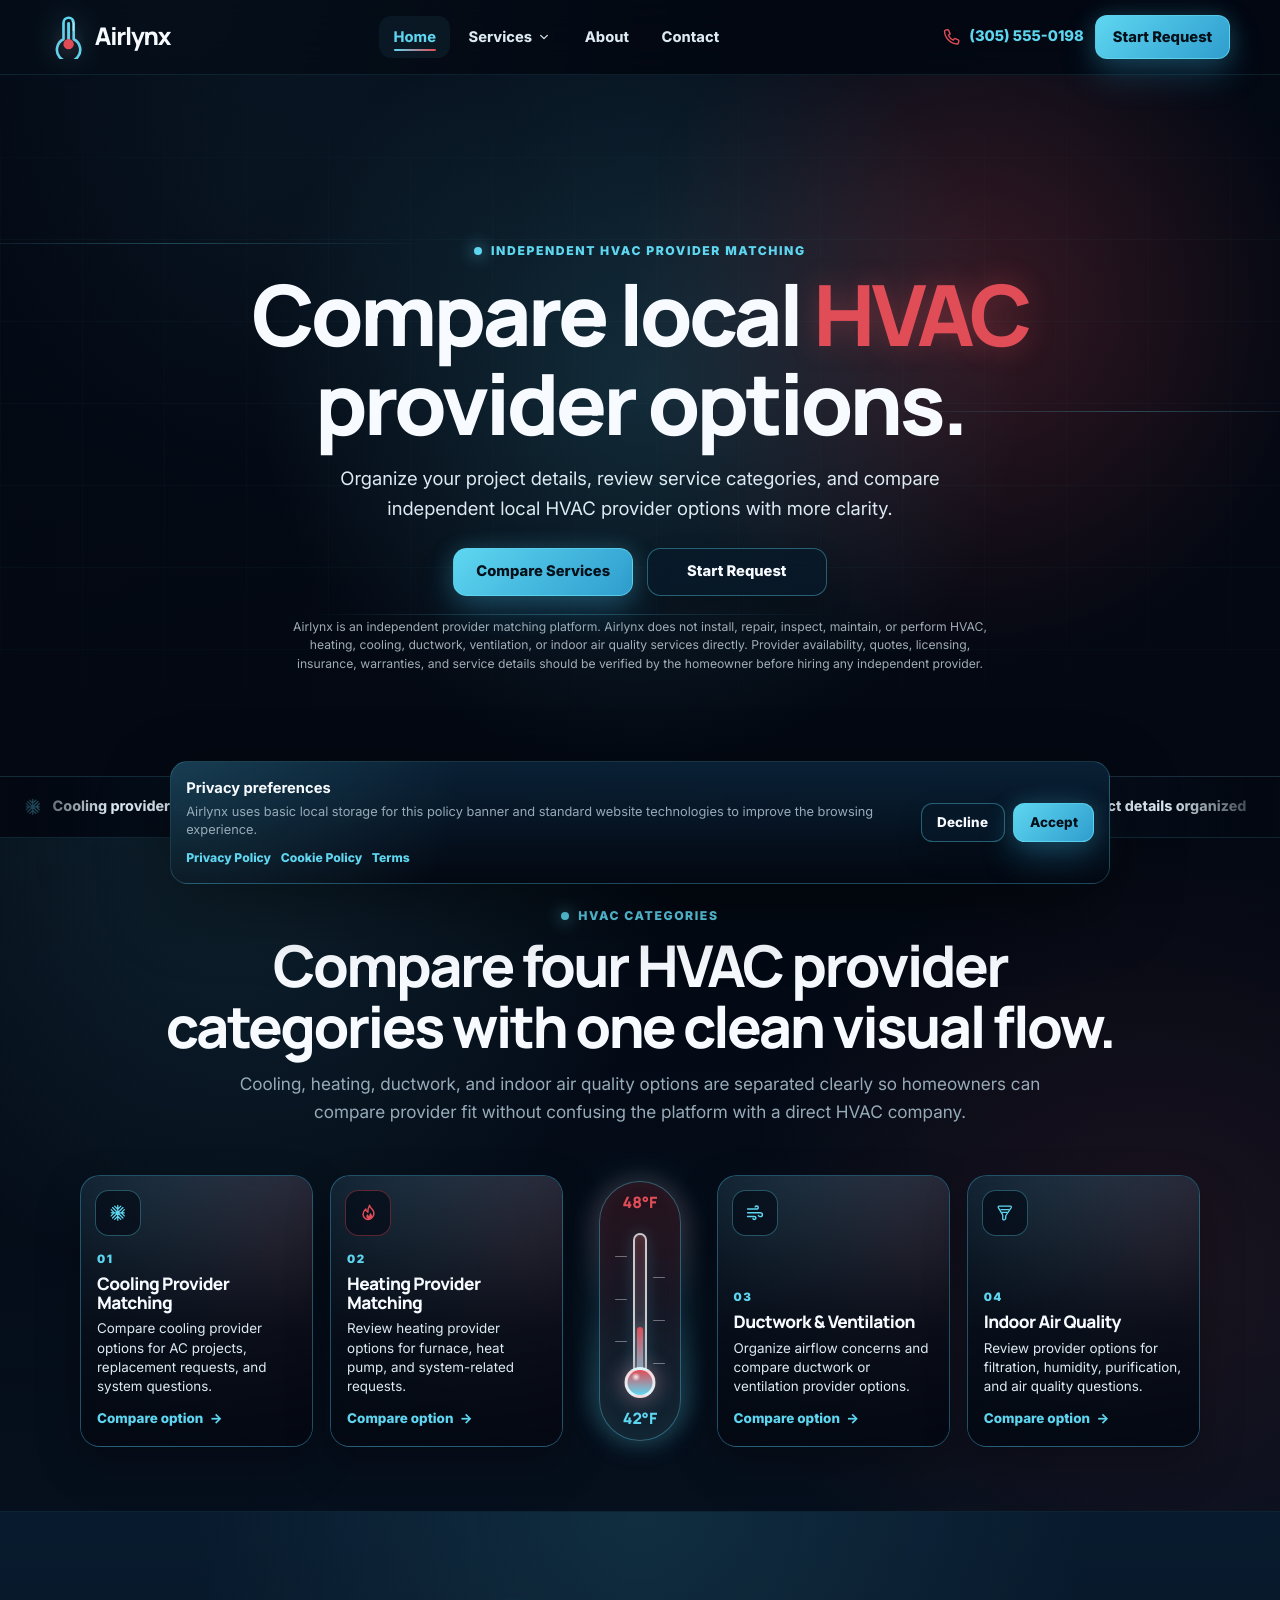
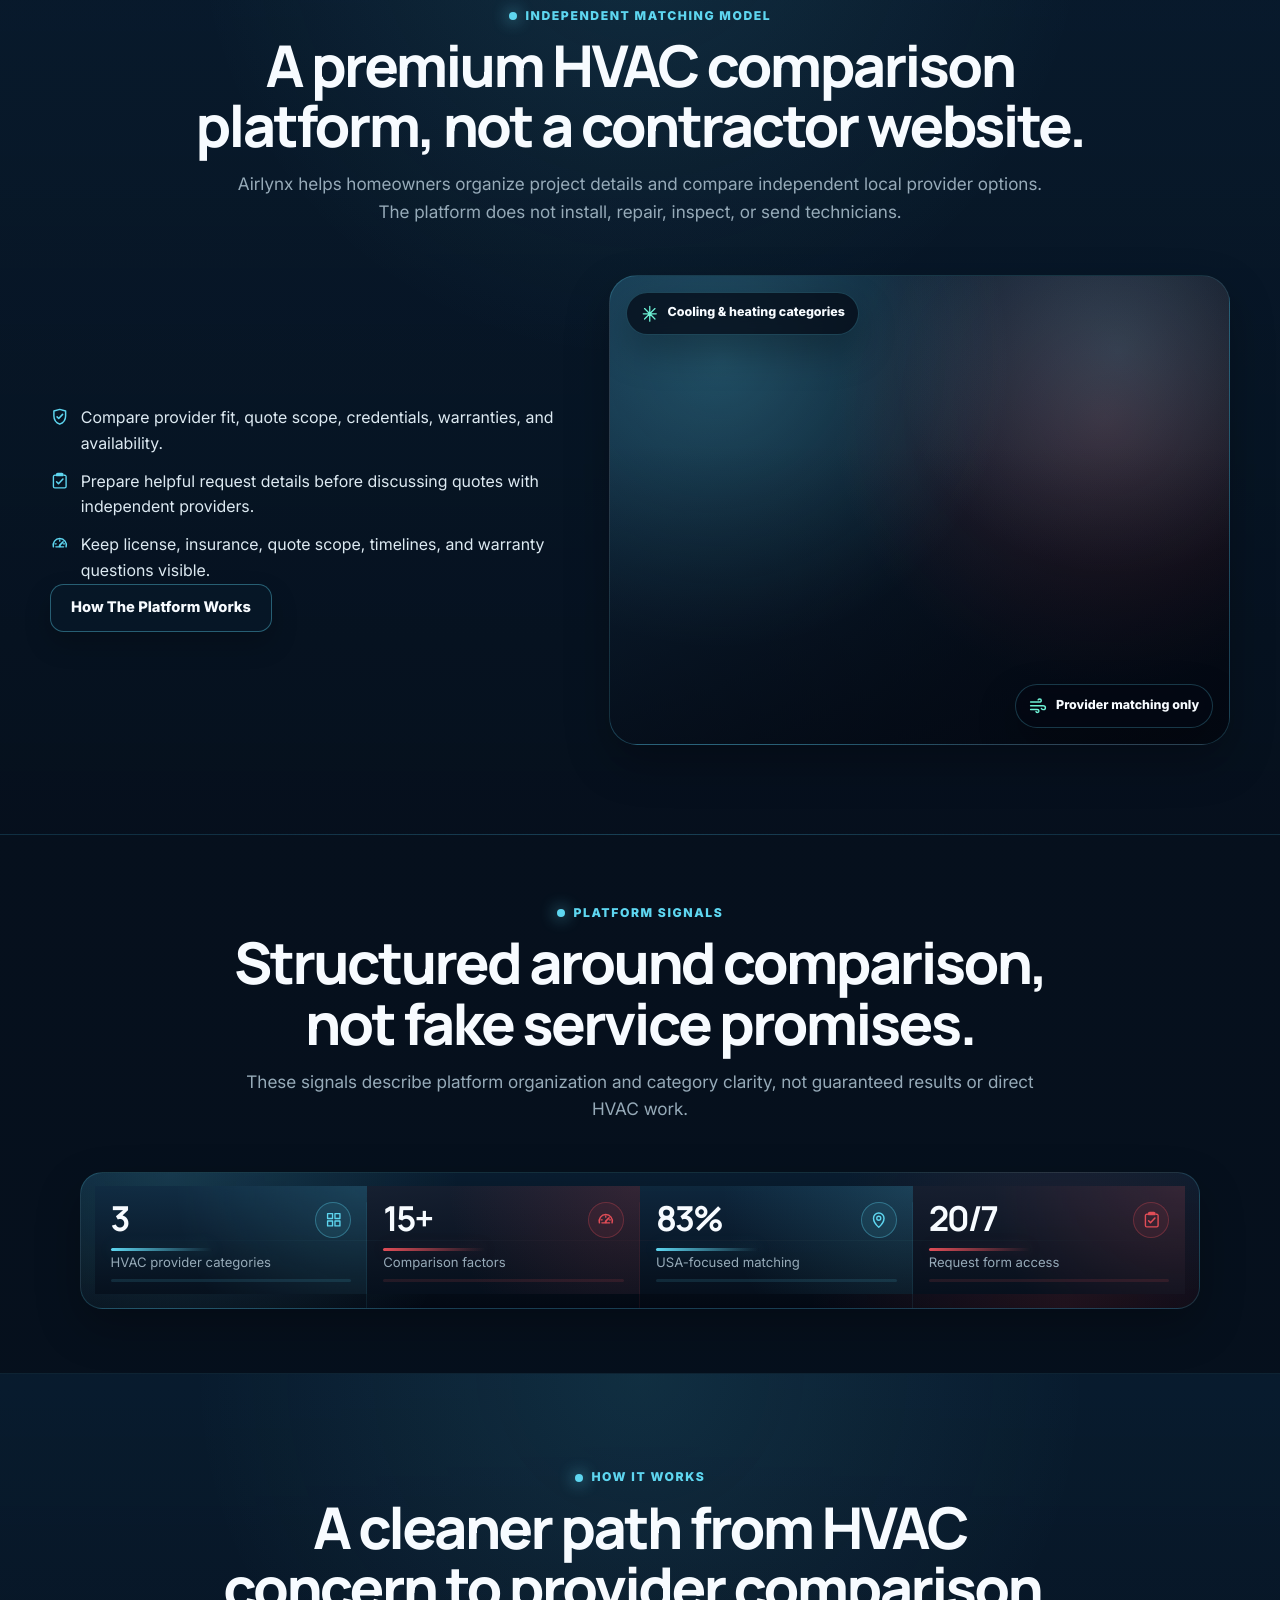
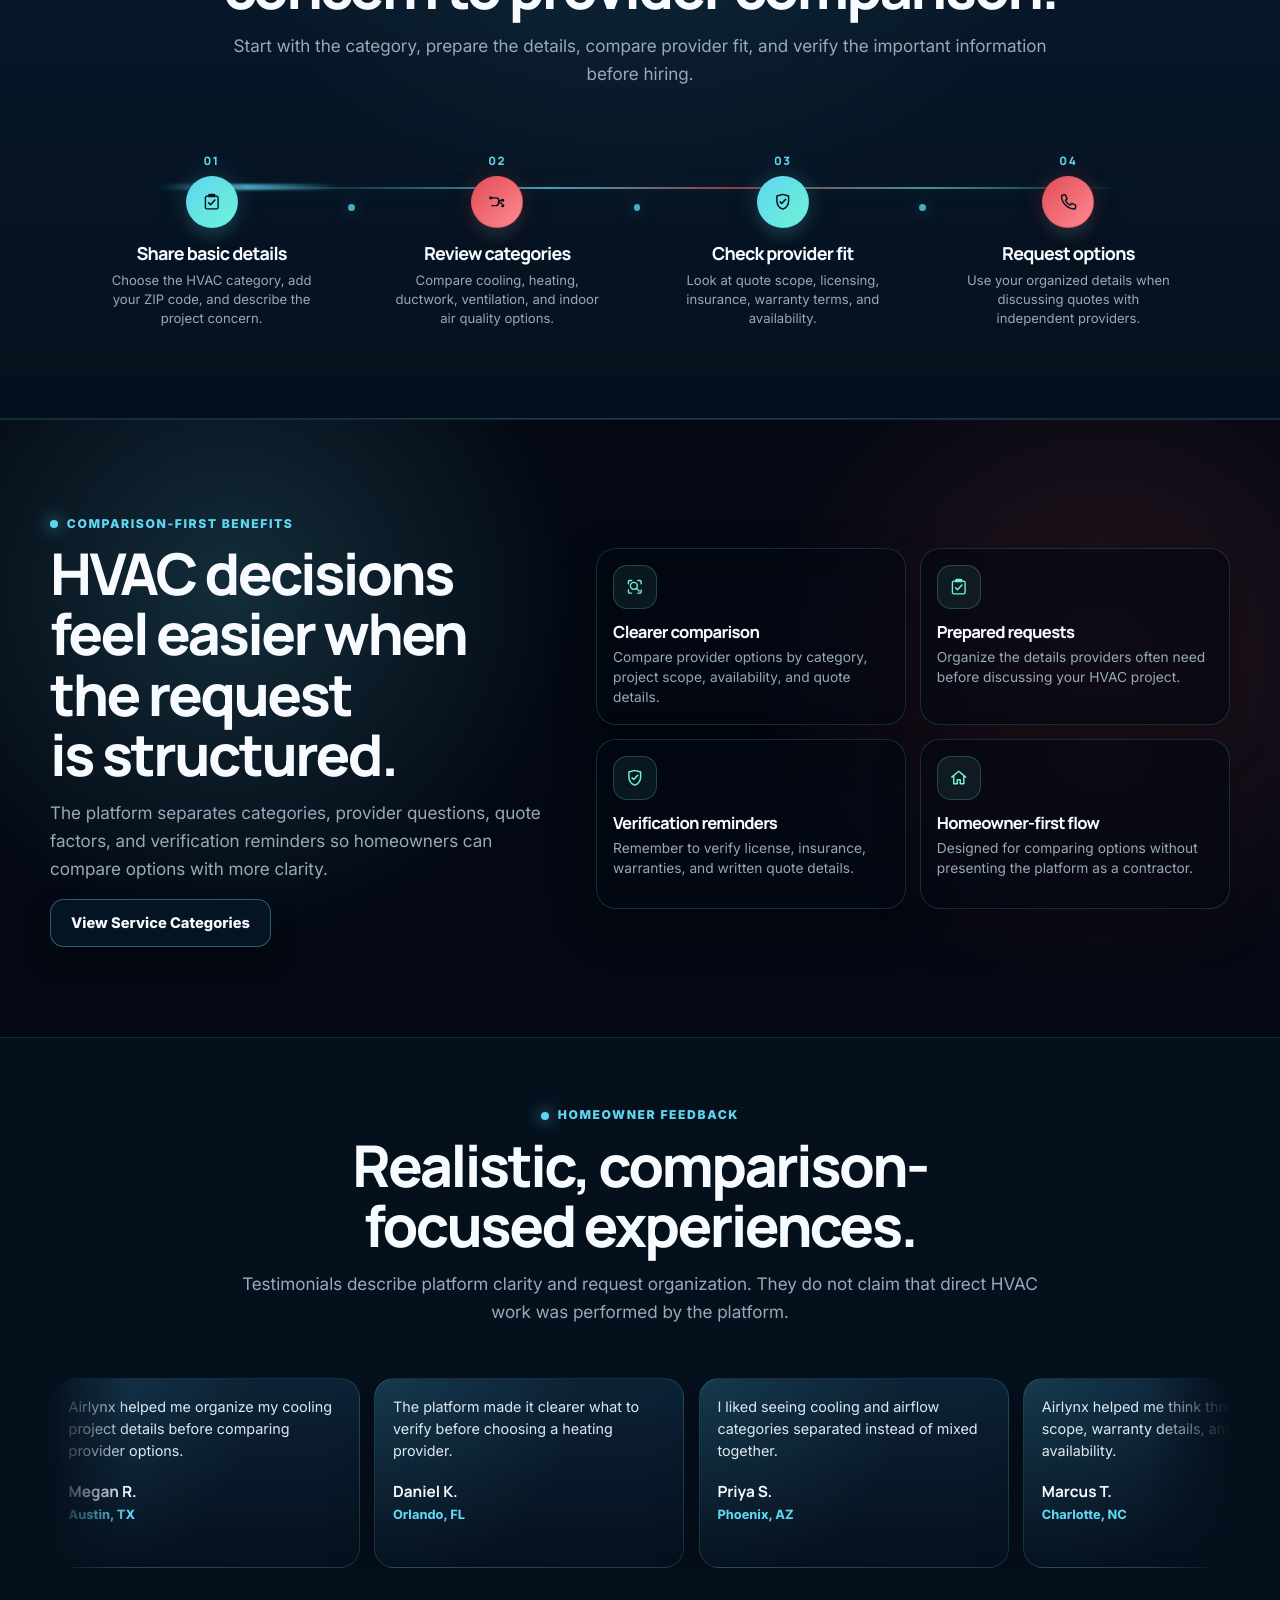
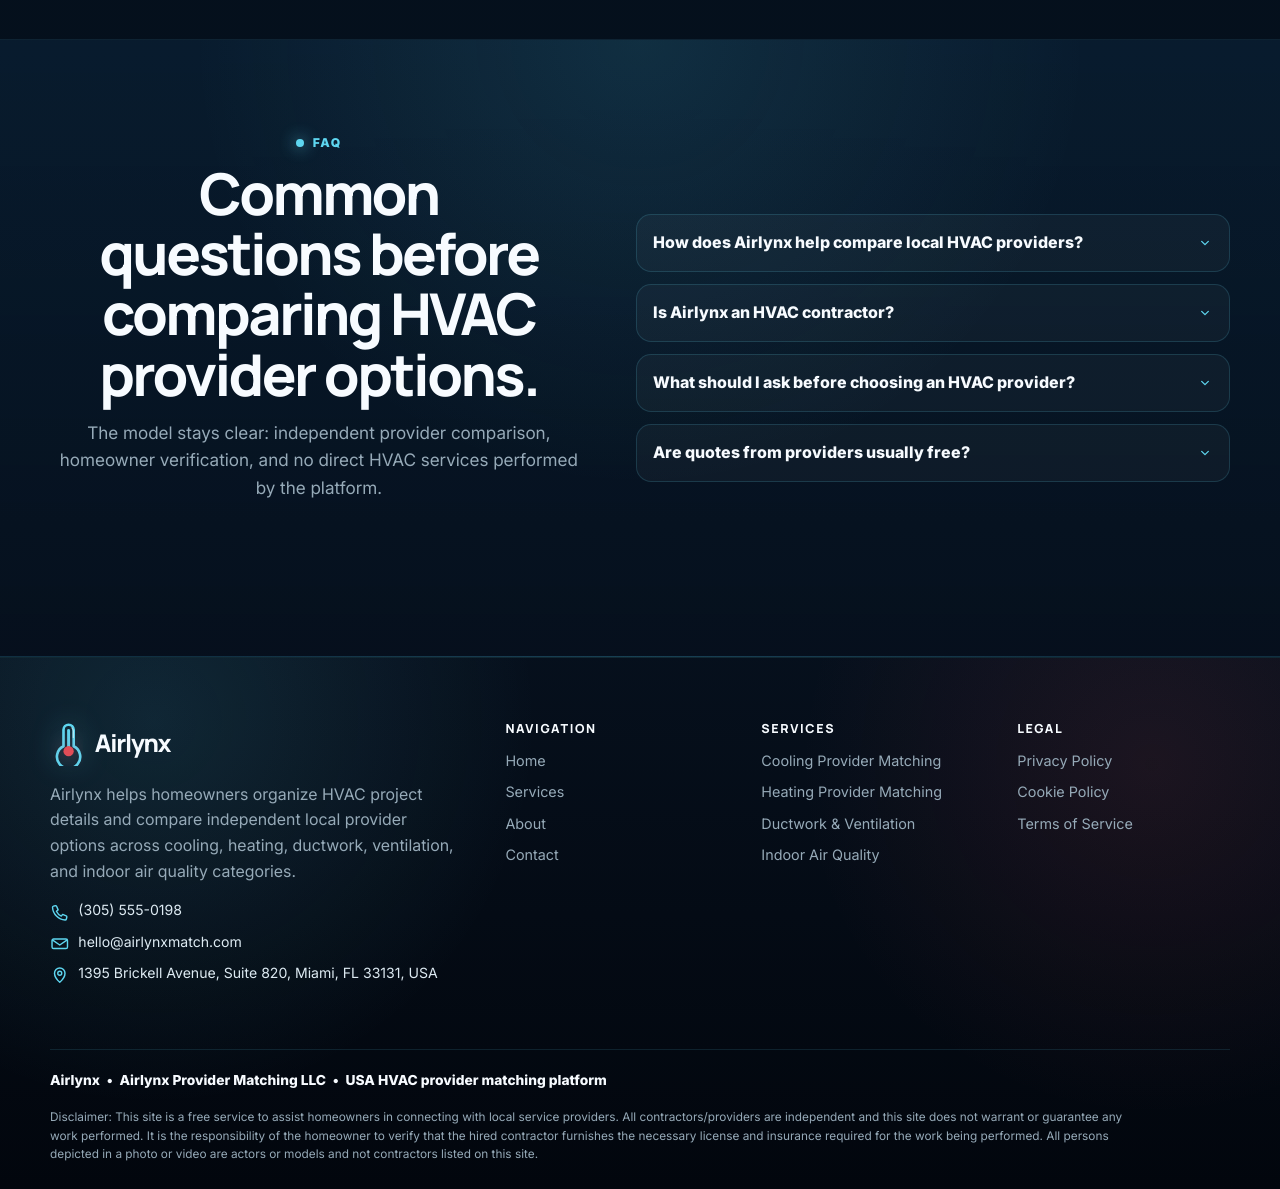
==== commit f42eae8f: "+upd" ====
--- a/index.html
+++ b/index.html
@@ -254,89 +254,6 @@
             </div>
         </section>
 
-        <!-- CTA + FORM -->
-        <section class="home-cta section section-deep" aria-labelledby="home-cta-title">
-            <div class="container home-cta-grid">
-                <div class="cta-media cta-visual-panel">
-                    <img src="./assets/images/cta-hvac.jpg" alt="" loading="lazy">
-
-                    <div class="cta-floating-card">
-                        <strong>Compare before choosing.</strong>
-                        <p>
-                            Provider availability, quote policies, licensing, insurance, warranties, and timelines
-                            should always be confirmed directly with the independent provider.
-                        </p>
-                    </div>
-                </div>
-
-                <div class="form-card home-form-card">
-                    <p class="section-kicker">Quick request</p>
-                    <h2 id="home-cta-title">Start your HVAC provider matching request.</h2>
-                    <p>
-                        Share a few details and use <span data-company-name></span> to compare independent local HVAC
-                        provider options.
-                    </p>
-
-                    <form class="request-form" data-request-form>
-                        <div class="form-grid">
-                            <div class="form-field">
-                                <label for="home-name">Name</label>
-                                <input id="home-name" name="name" type="text" autocomplete="name"
-                                    placeholder="Your name" required>
-                            </div>
-
-                            <div class="form-field">
-                                <label for="home-phone">Phone</label>
-                                <input id="home-phone" name="phone" type="tel" autocomplete="tel"
-                                    placeholder="Phone number" required>
-                            </div>
-
-                            <div class="form-field">
-                                <label for="home-email">Email</label>
-                                <input id="home-email" name="email" type="email" autocomplete="email"
-                                    placeholder="Email address" required>
-                            </div>
-
-                            <div class="form-field">
-                                <label for="home-zip">ZIP code</label>
-                                <input id="home-zip" name="zip" type="text" inputmode="numeric"
-                                    autocomplete="postal-code" placeholder="ZIP code" minlength="5" required>
-                            </div>
-
-                            <div class="form-field full">
-                                <label for="home-category">Service category</label>
-                                <select id="home-category" name="service-category" data-service-select required>
-                                    <option value="">Choose a category</option>
-                                </select>
-                            </div>
-
-                            <div class="form-field full">
-                                <label for="home-message">Short message</label>
-                                <textarea id="home-message" name="message"
-                                    placeholder="Briefly describe the HVAC category, timing, or comfort concern."
-                                    required></textarea>
-                            </div>
-
-                            <div class="checkbox-field">
-                                <label for="home-policy">
-                                    <input id="home-policy" name="policy" type="checkbox" required>
-                                    <span class="checkbox-custom" aria-hidden="true"></span>
-                                    <span>I agree to the Privacy Policy, Cookie Policy, and Terms of Service.</span>
-                                </label>
-                            </div>
-
-                            <div class="form-actions">
-                                <button class="btn btn-primary" type="submit">Request Provider Options</button>
-                            </div>
-                        </div>
-
-                        <p class="form-status" data-form-status role="status" aria-live="polite"></p>
-                        <p class="form-note" data-legal-notice></p>
-                    </form>
-                </div>
-            </div>
-        </section>
-
         <!-- FAQ -->
         <section class="section section-surface" aria-labelledby="home-faq-title">
             <div class="container split-grid">
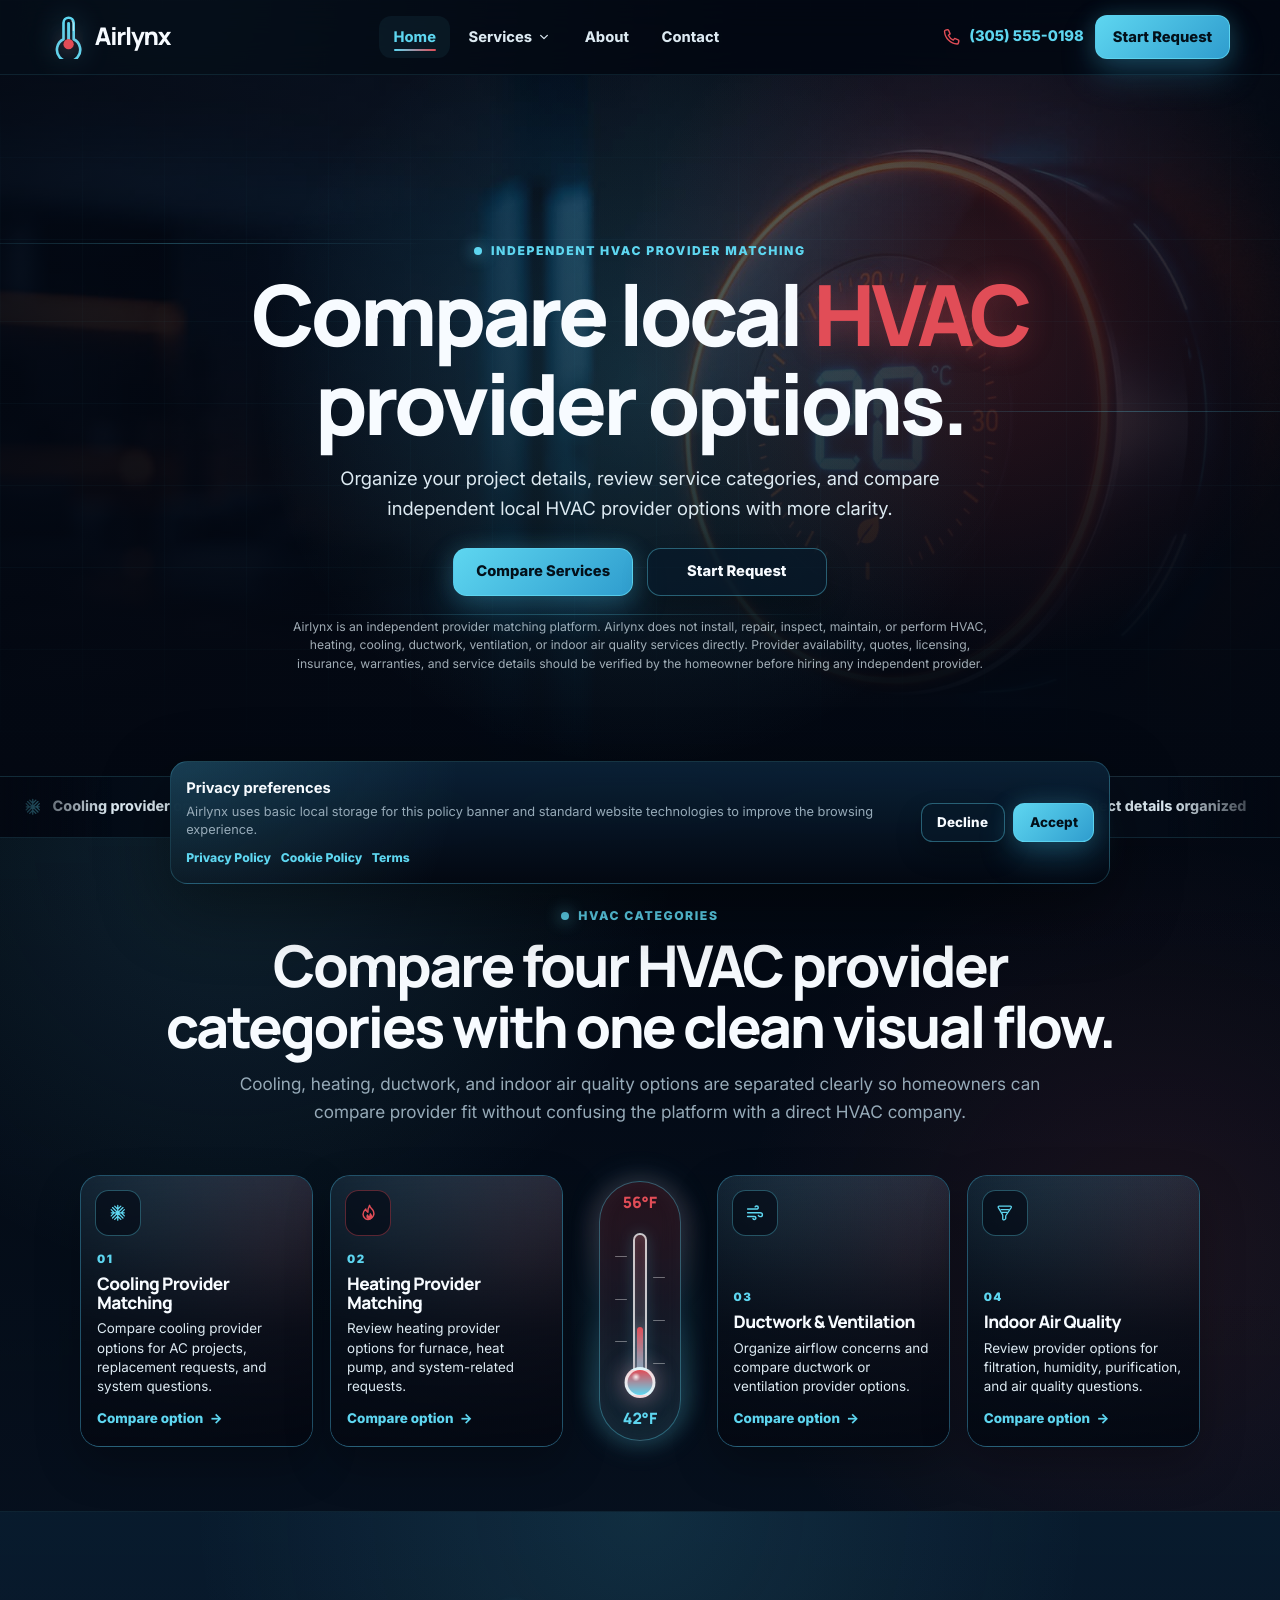
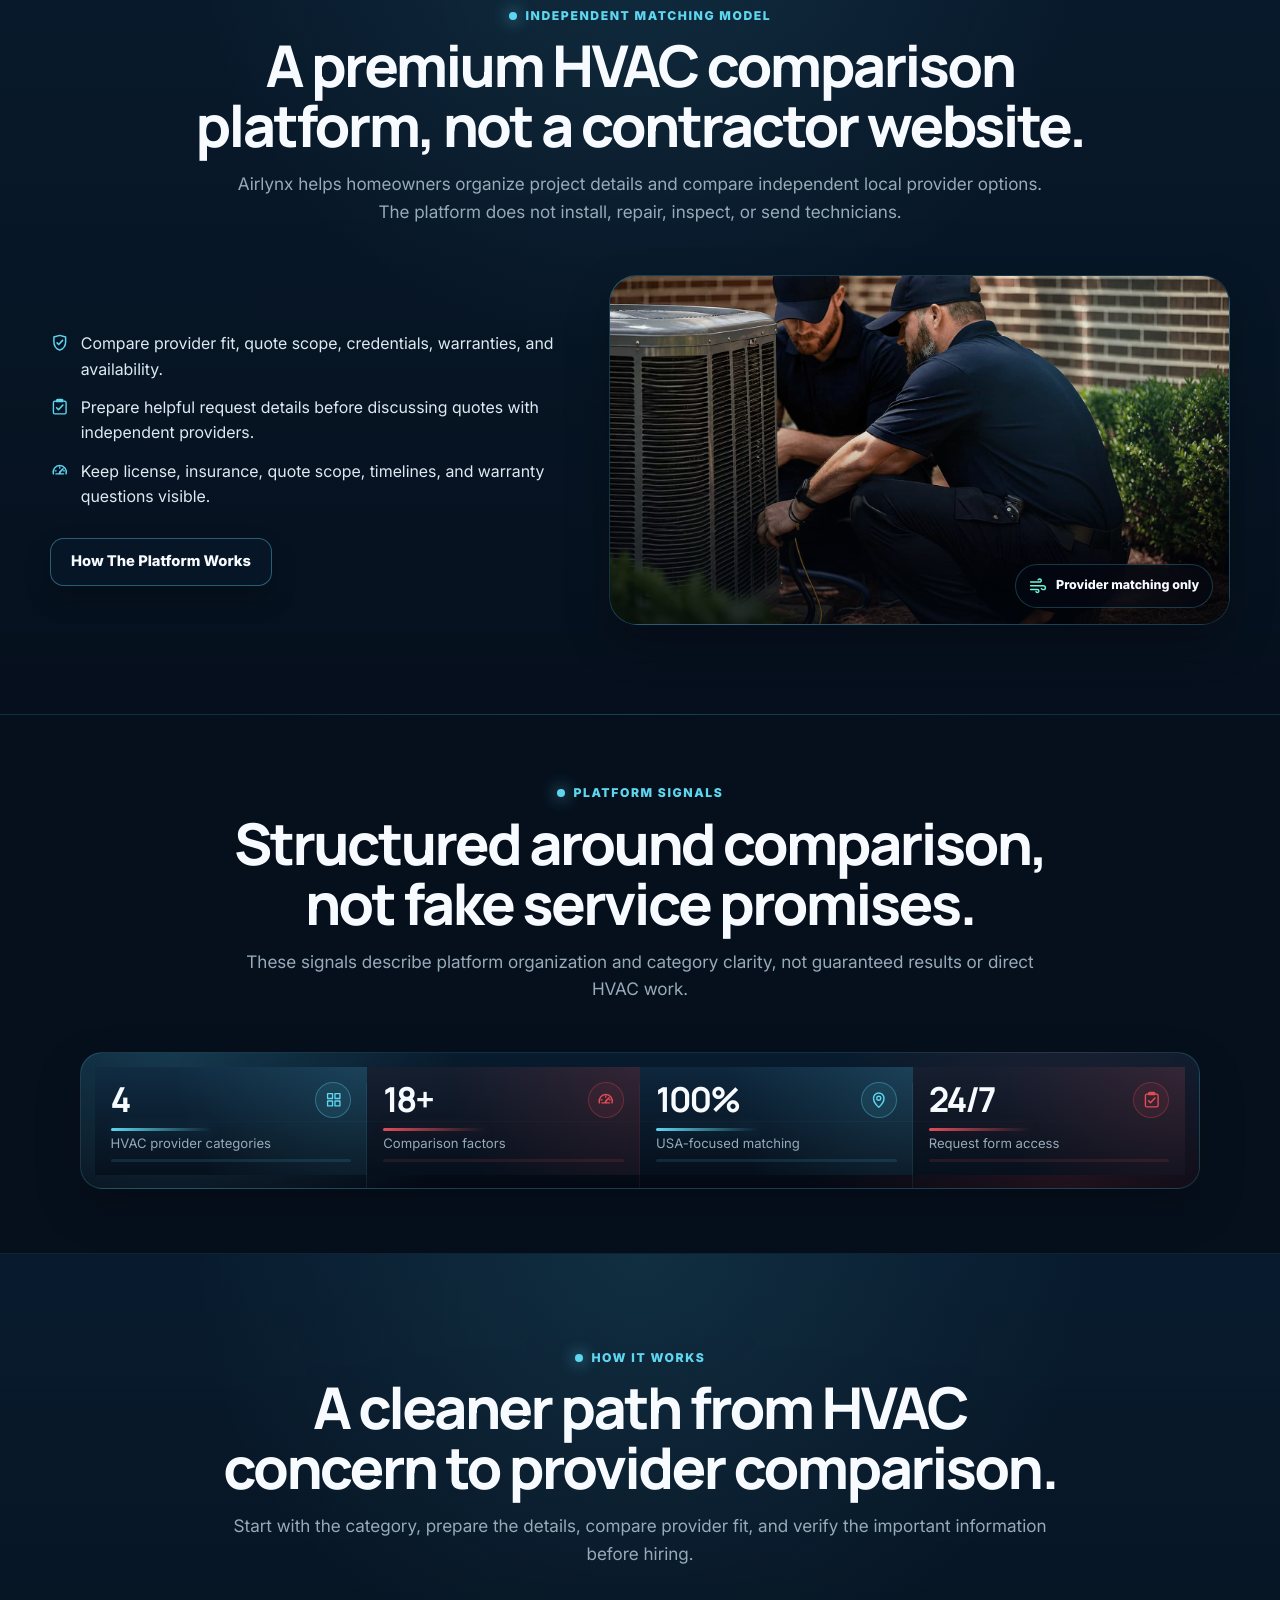
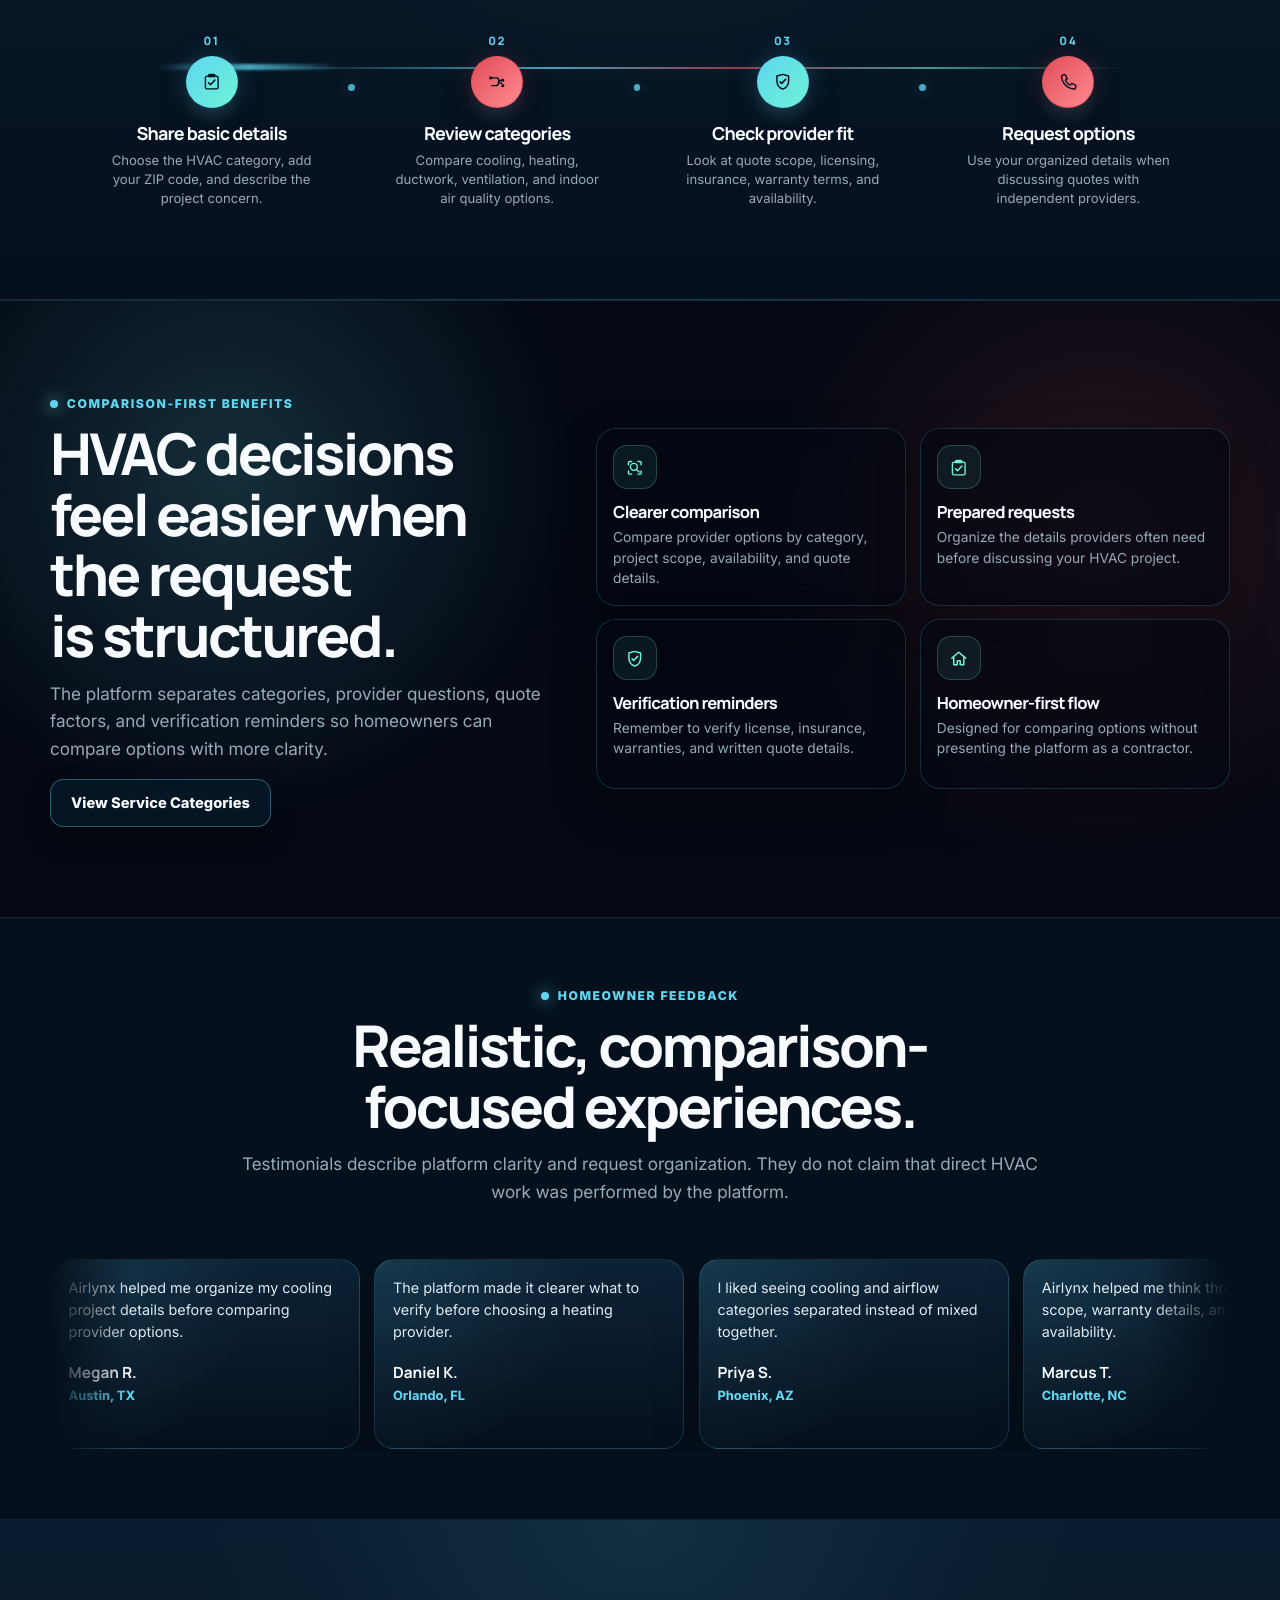
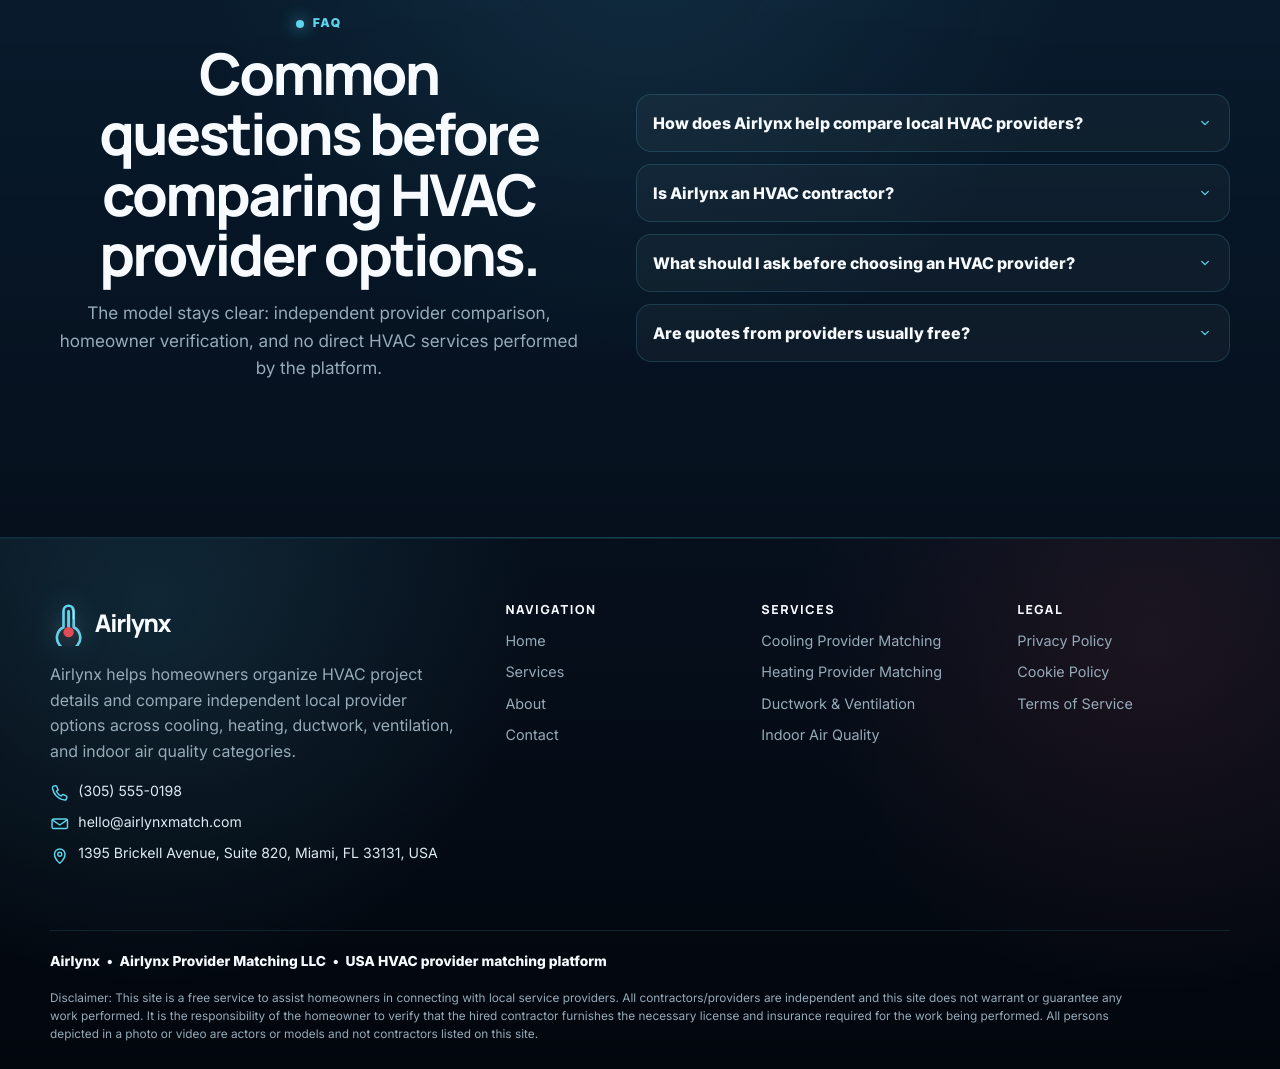
==== commit e7ce095d: "+" ====
--- a/index.html
+++ b/index.html
@@ -8,9 +8,8 @@
     <meta name="description"
         content="Compare local HVAC provider options for cooling, heating, ductwork, ventilation, and indoor air quality categories.">
 
-    <link rel="icon" type="image/svg+xml" href="./assets/icons/favicon.svg">
-    <link rel="icon" href="./assets/icons/favicon.ico" sizes="any">
-    <link rel="apple-touch-icon" href="./assets/icons/apple-touch-icon.png">
+<link rel="icon" type="image/svg+xml" href="./assets/icons/favicon.svg?v=3">
+<link rel="shortcut icon" href="./assets/icons/favicon.svg?v=3" type="image/svg+xml">
 
     <link rel="stylesheet" href="./css/style.css">
 </head>
@@ -152,14 +151,6 @@
                     <div class="about-media home-about-media">
                         <img src="./assets/images/about-hvac.jpg" alt="" loading="lazy">
 
-                        <span class="about-sticker about-sticker-one">
-                            <svg class="ui-icon" viewBox="0 0 24 24" aria-hidden="true">
-                                <path d="M12 2.8v18.4M5.6 5.6l12.8 12.8M18.4 5.6 5.6 18.4M4 12h16" fill="none"
-                                    stroke="currentColor" stroke-width="1.55" stroke-linecap="round" />
-                            </svg>
-                            Cooling & heating categories
-                        </span>
-
                         <span class="about-sticker about-sticker-two">
                             <svg class="ui-icon" viewBox="0 0 24 24" aria-hidden="true">
                                 <path
@@ -274,7 +265,7 @@
             <script data-faq-schema type="application/ld+json"></script>
         </section>
     </main>
-
+     
     <div data-site-footer></div>
 
     <script src="./js/config.js"></script>
@@ -282,4 +273,4 @@
     <script src="./js/home.js"></script>
 </body>
 
-</html>+</html>
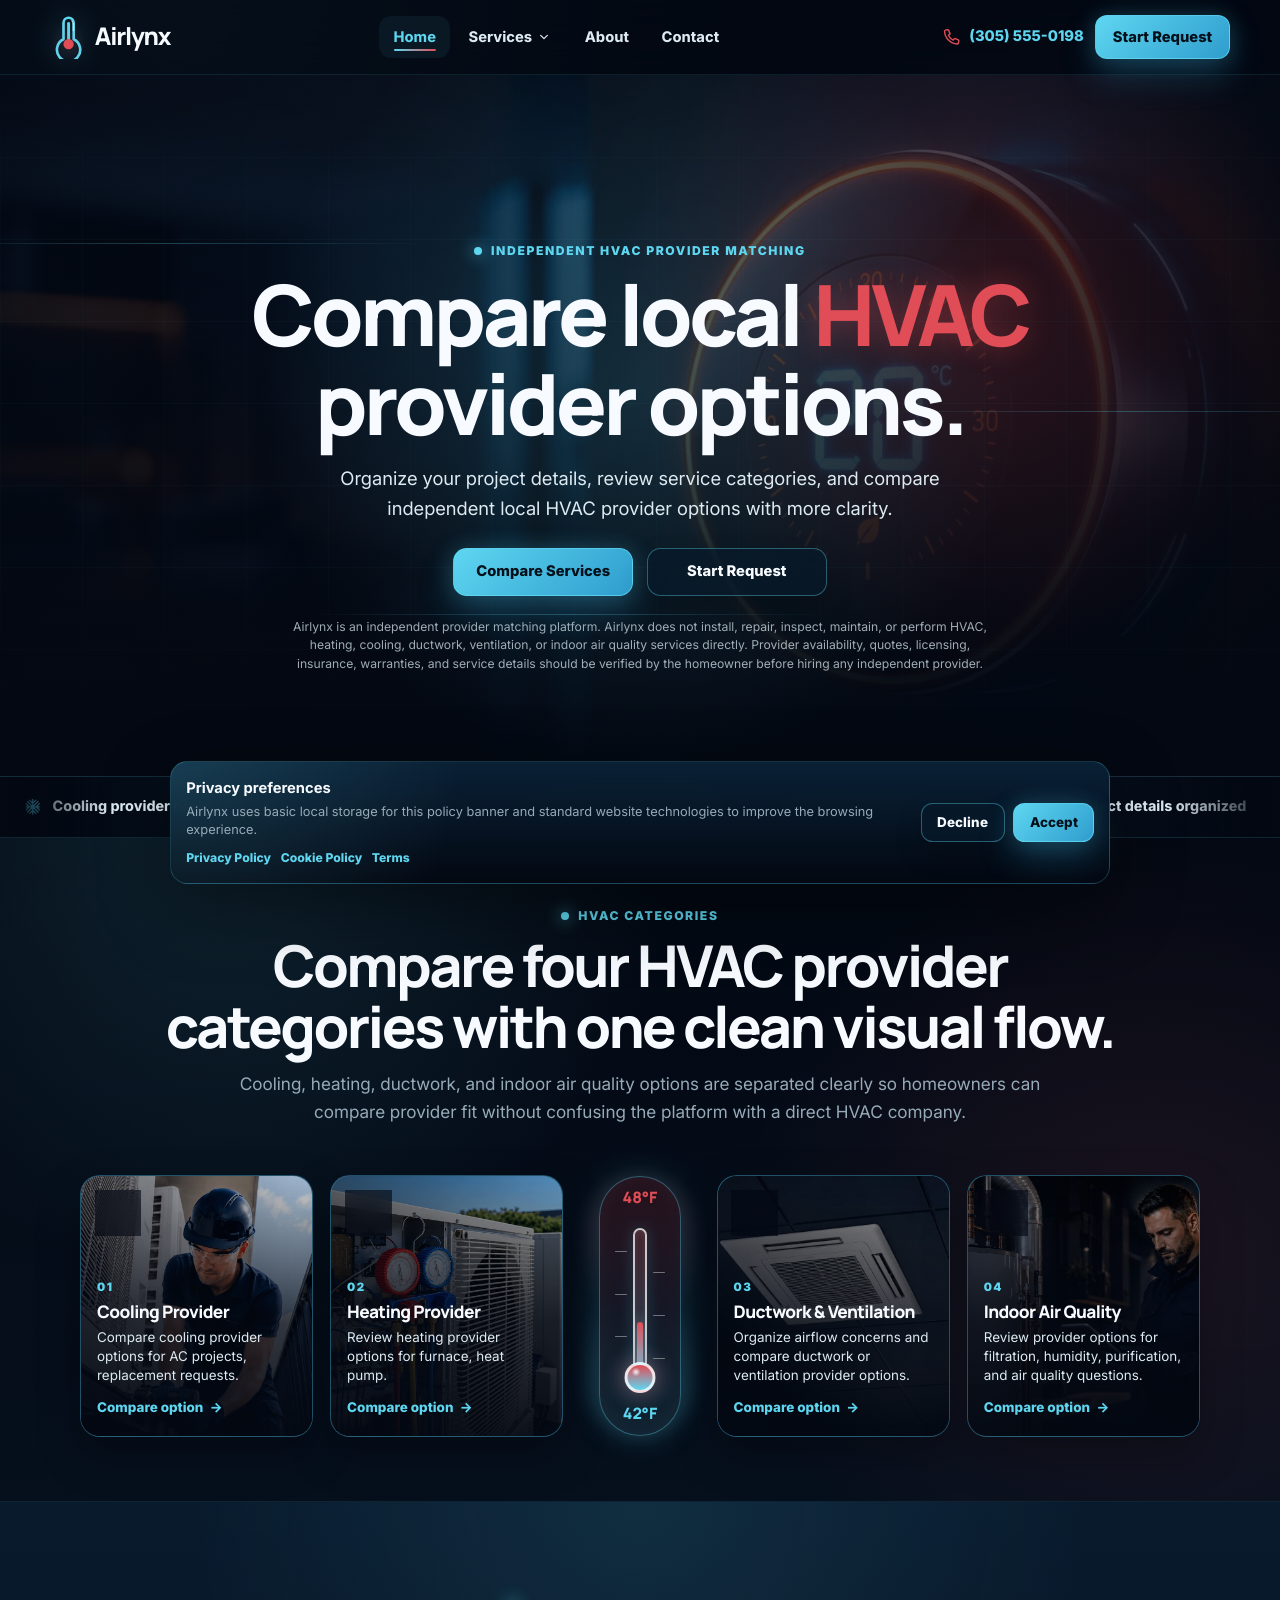
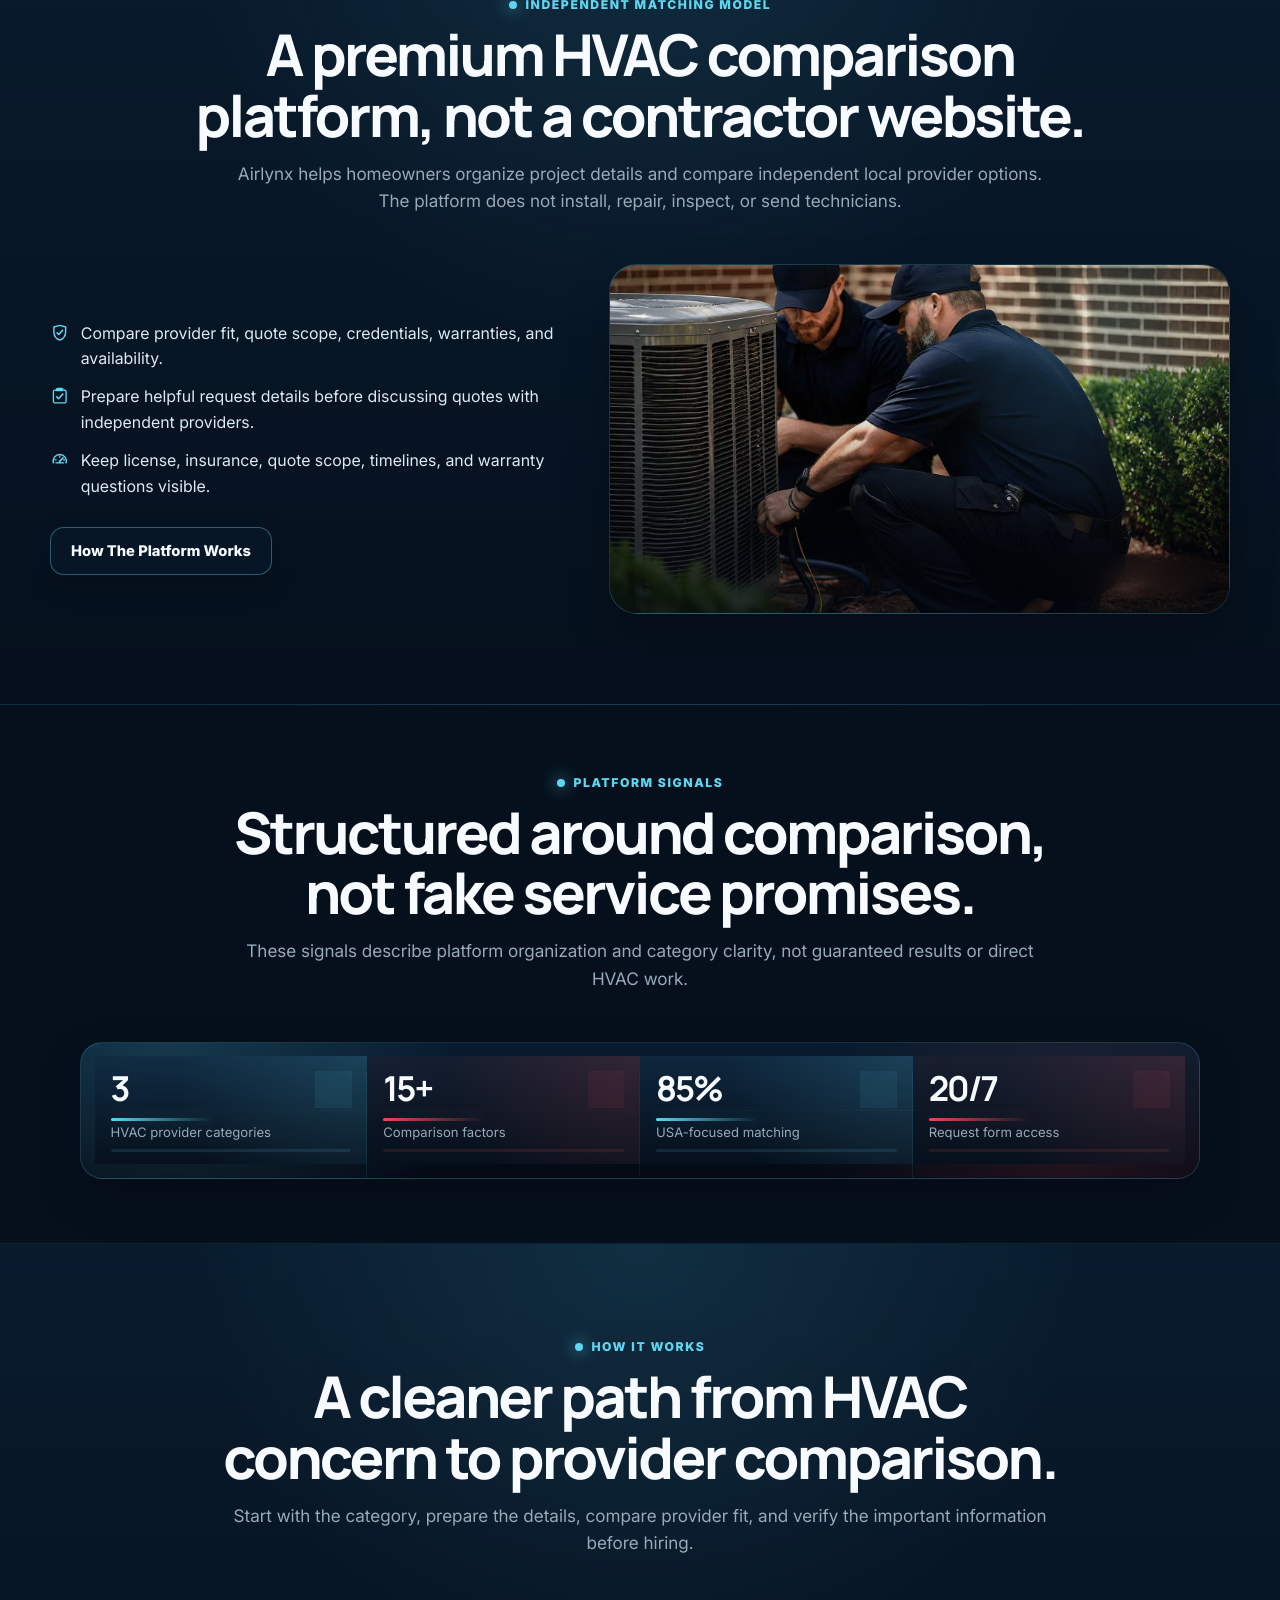
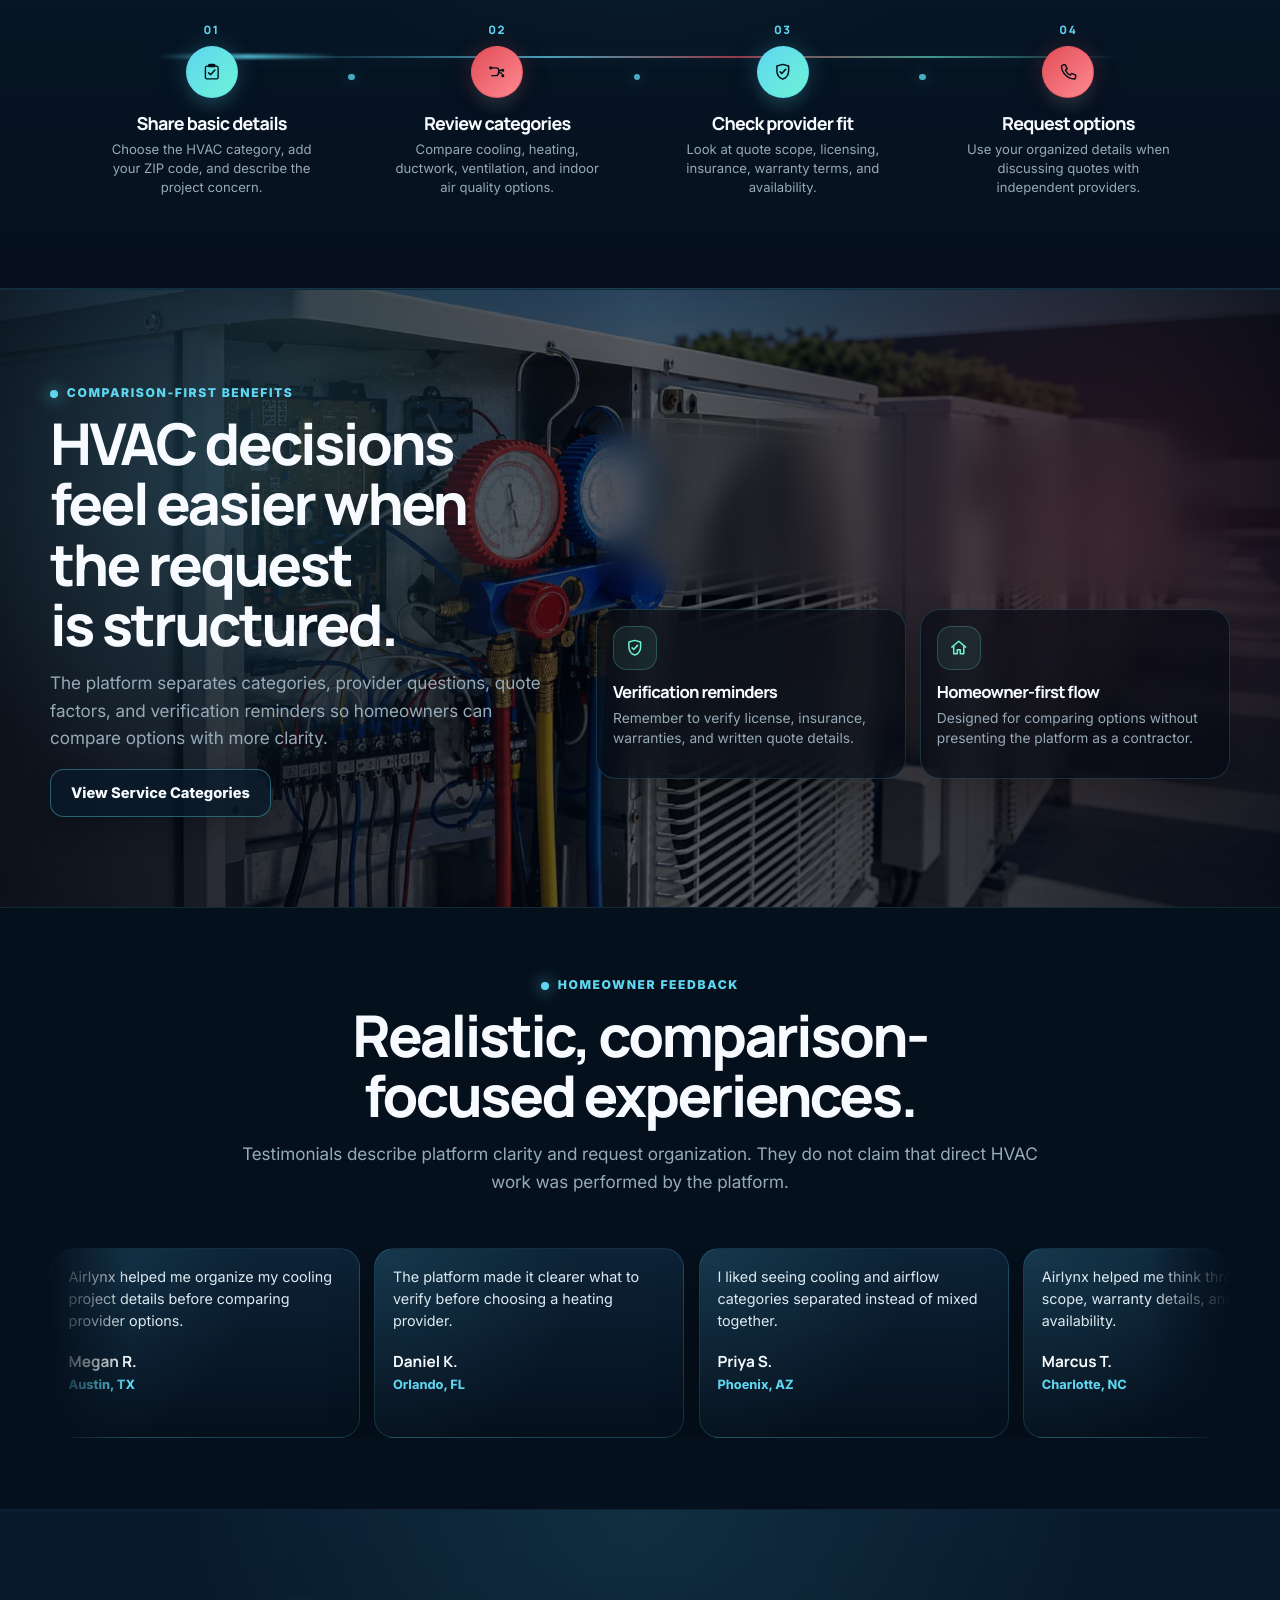
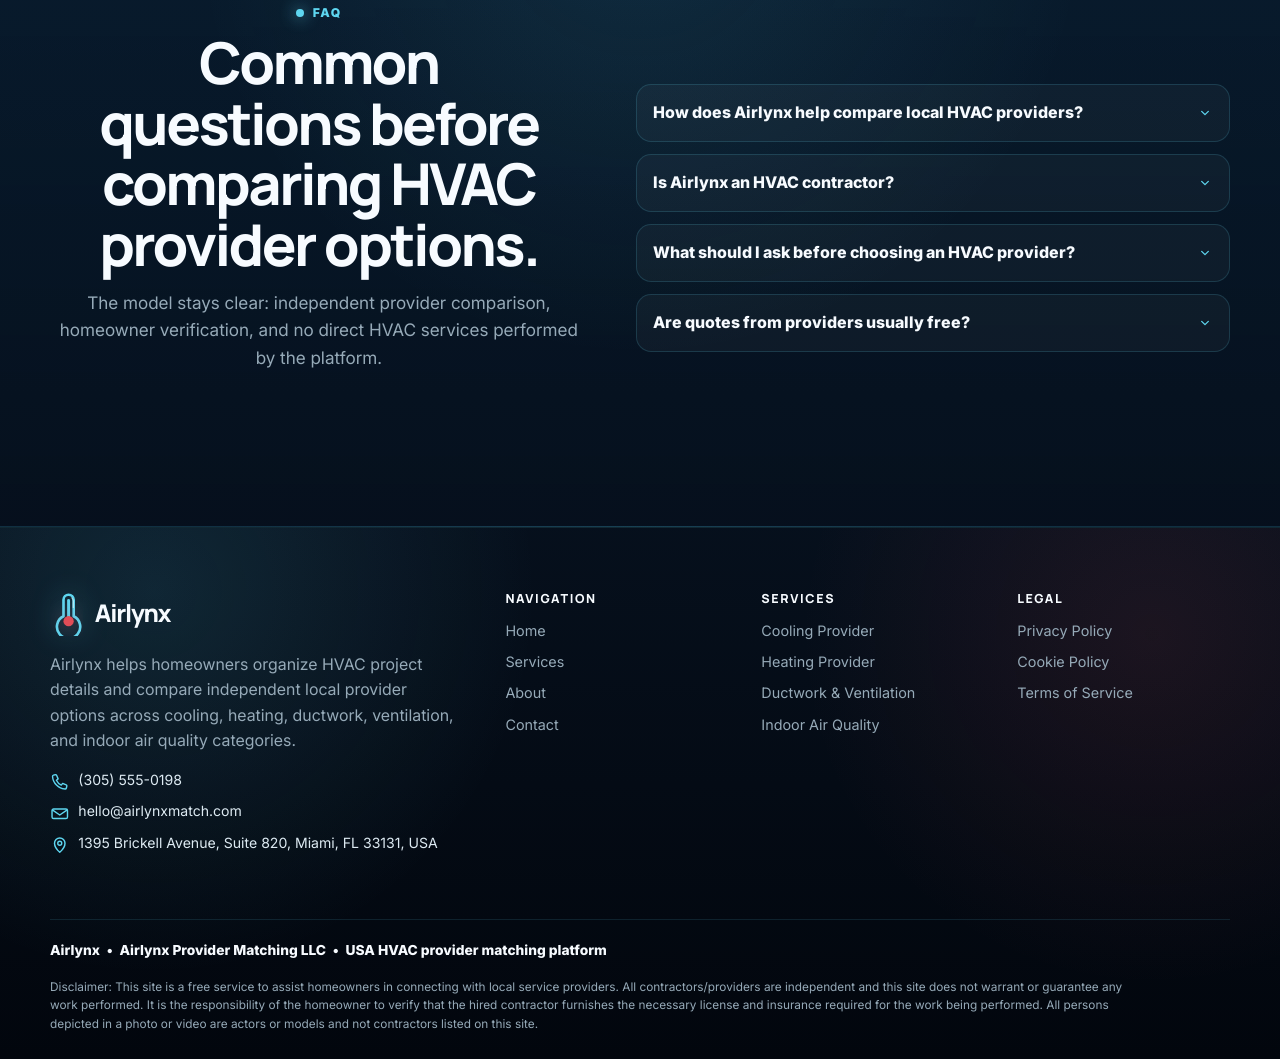
==== commit dd27396a: "fix pages" ====
--- a/index.html
+++ b/index.html
@@ -203,7 +203,7 @@
         <!-- PHOTO BENEFITS -->
         <section class="benefit-photo-strip section" aria-labelledby="benefits-title">
             <div class="benefit-photo-bg" aria-hidden="true">
-                <img src="./assets/images/hvac-benefits-bg.jpg" alt="" loading="lazy">
+                <img src="./assets/images/heating-card.jpg" alt="" loading="lazy">
             </div>
 
             <div class="container benefit-layout">
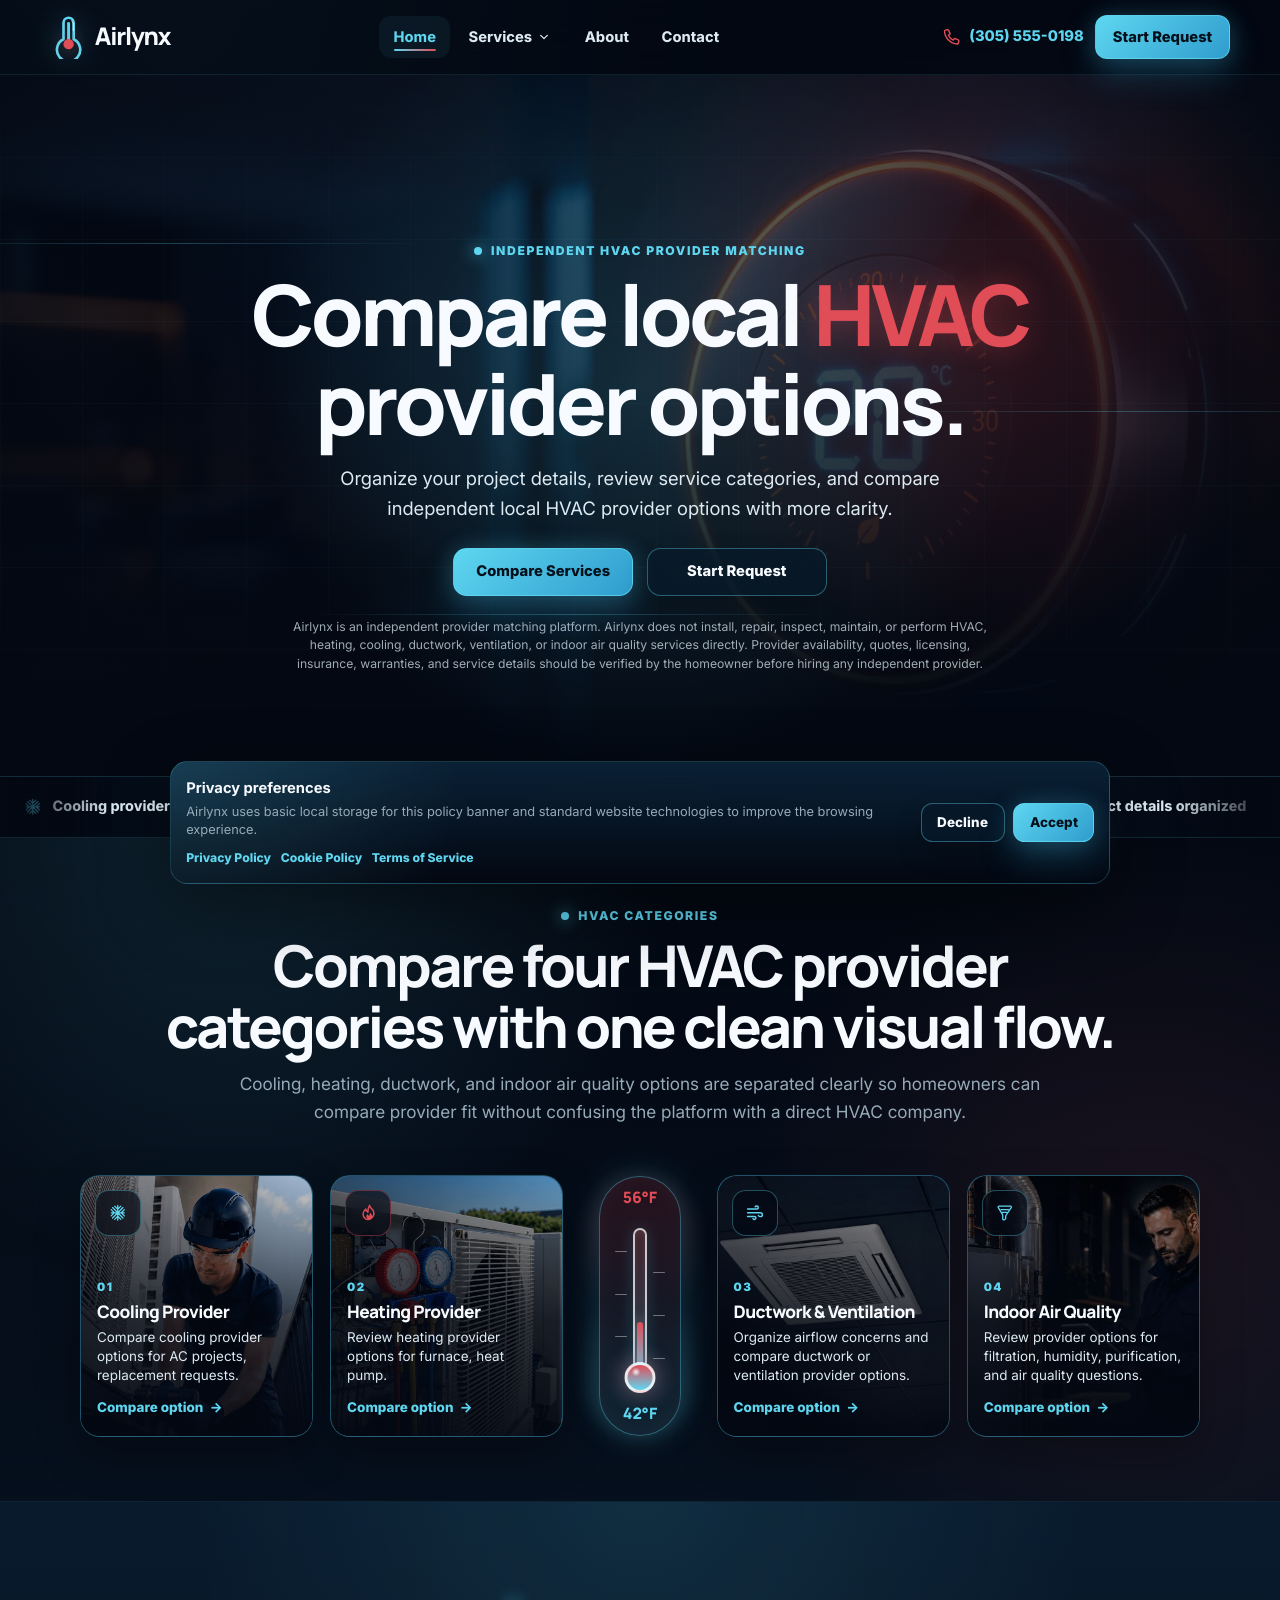
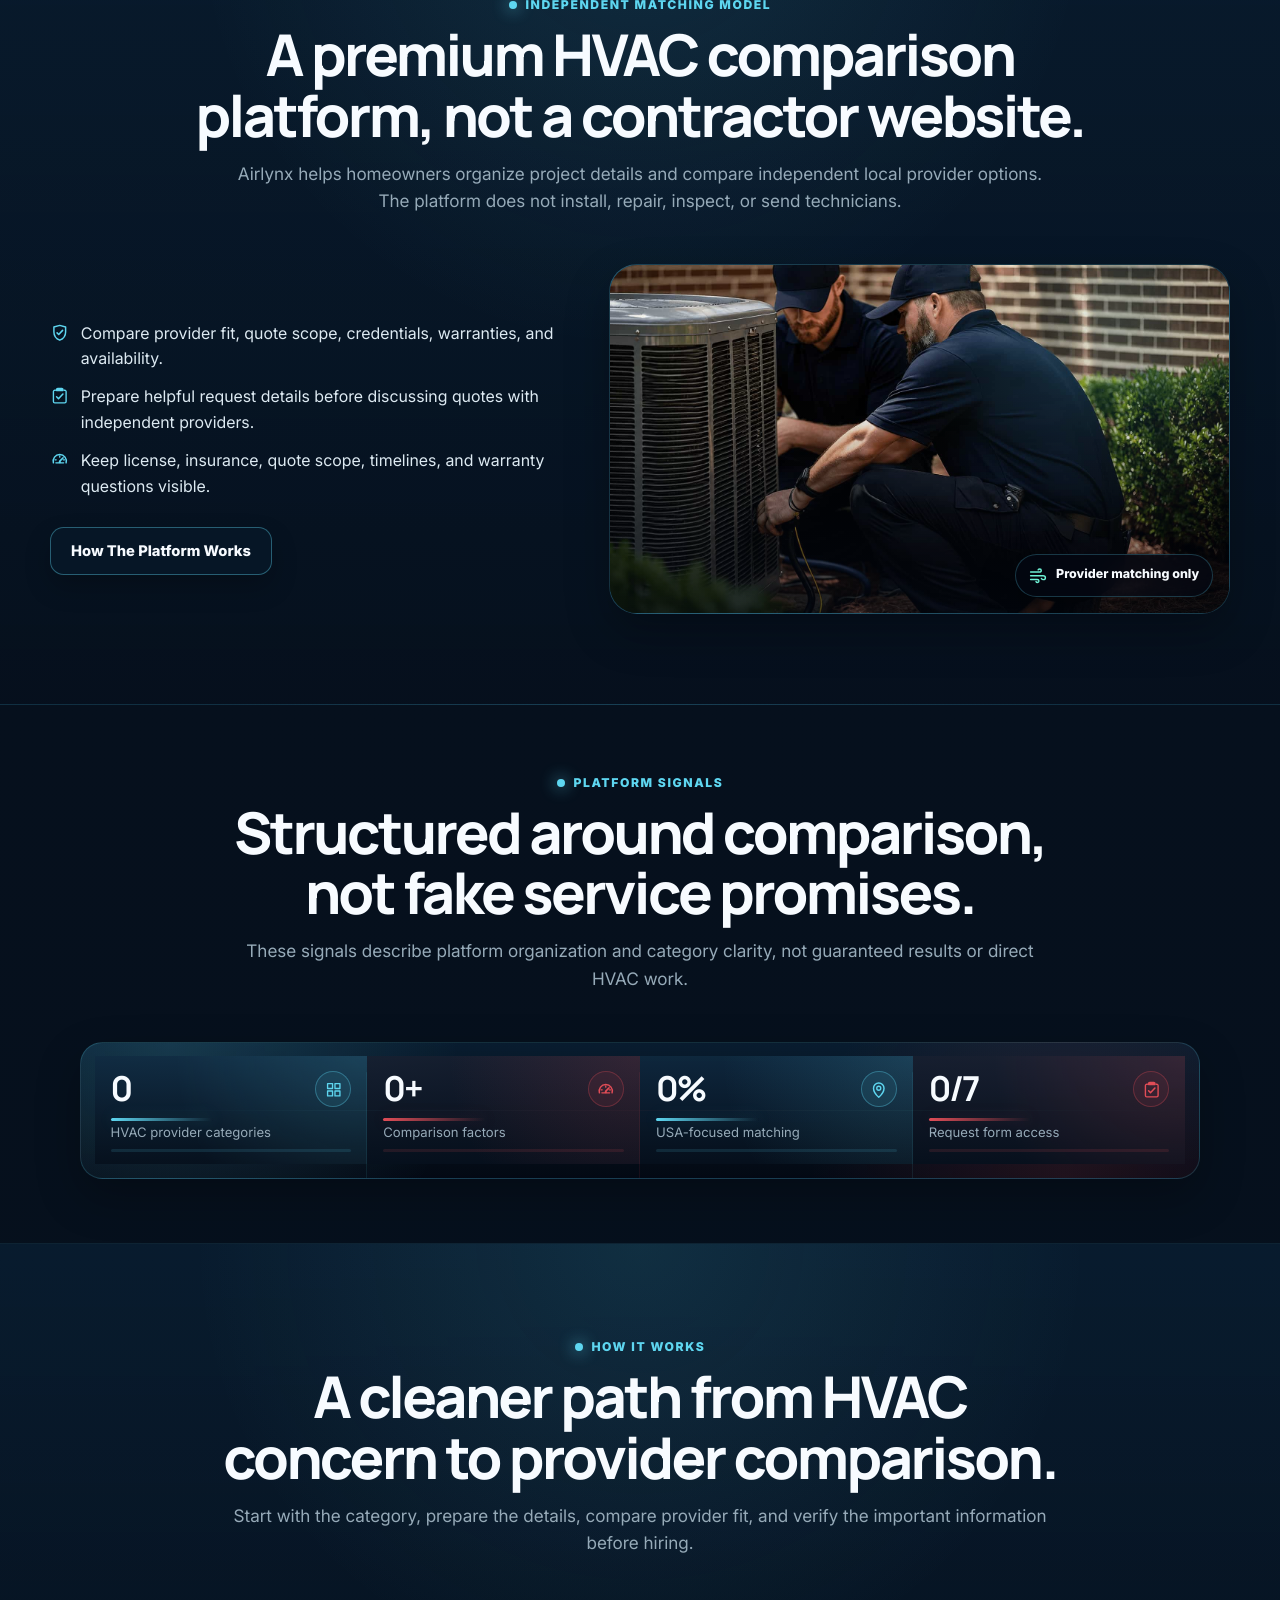
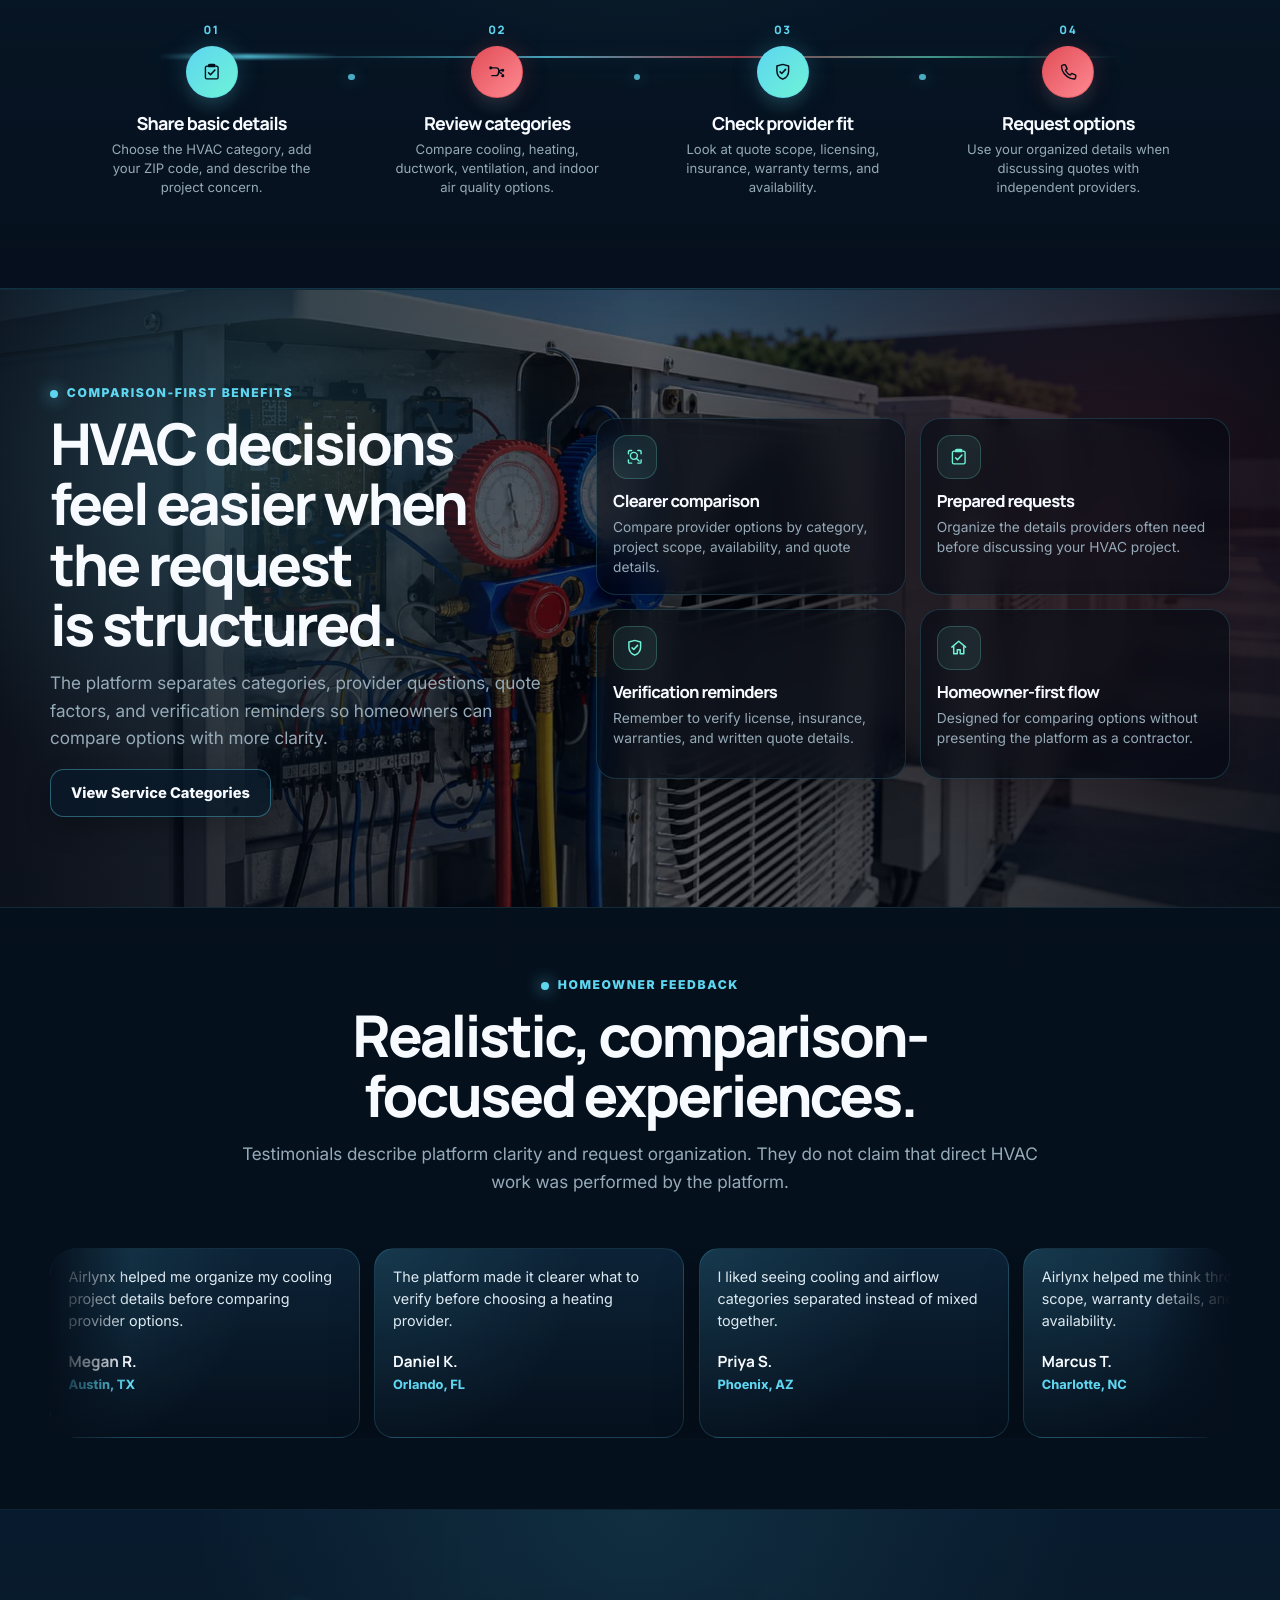
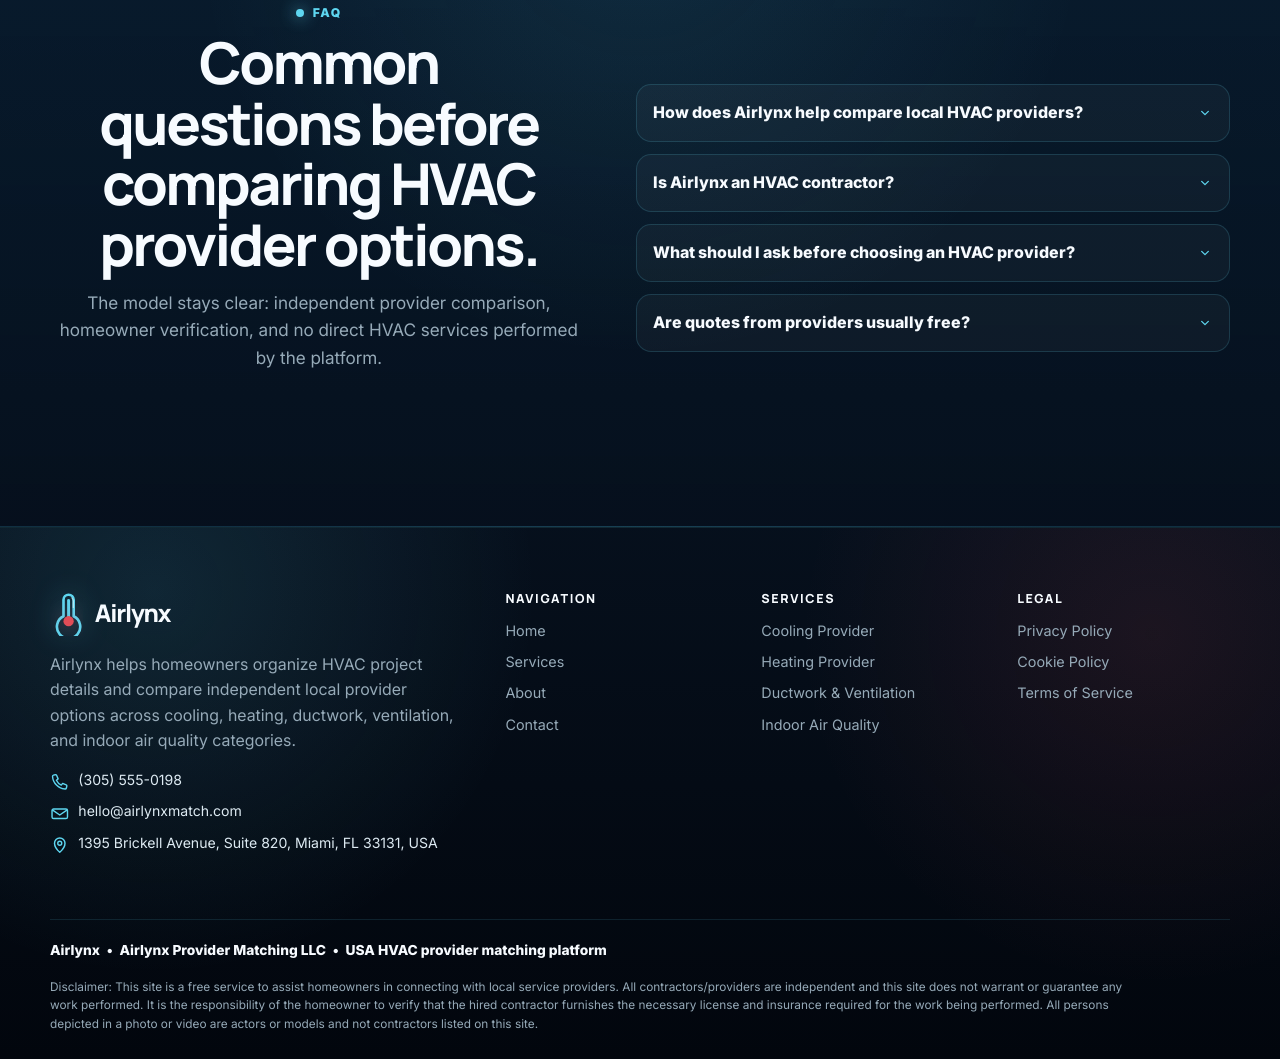
==== commit a87b2d87: "+" ====
--- a/index.html
+++ b/index.html
@@ -20,7 +20,7 @@
     <div data-site-header></div>
 
     <main id="main">
-        <!-- HERO: 6 background slideshow photos, centered content -->
+
         <section class="home-hero" data-home-hero aria-label="HVAC provider matching introduction">
             <div class="hero-slides" data-hero-slides aria-hidden="true"></div>
 
@@ -36,12 +36,10 @@
             </div>
         </section>
 
-        <!-- MARQUEE -->
         <section class="home-marquee" aria-label="HVAC provider matching benefits">
             <div class="marquee-track" data-marquee-items></div>
         </section>
 
-        <!-- SERVICES: exactly 2 cards + thermometer + 2 cards -->
         <section class="home-services section-compact section-deep" aria-labelledby="home-services-title">
             <div class="container-wide">
                 <div class="section-header services-intro">
@@ -86,7 +84,6 @@
             </div>
         </section>
 
-        <!-- ABOUT -->
         <section class="home-about section section-surface" aria-labelledby="home-about-title">
             <div class="container">
                 <div class="section-header">
@@ -164,7 +161,6 @@
             </div>
         </section>
 
-        <!-- METRICS -->
         <section class="metrics-section section-compact" aria-labelledby="metrics-title">
             <div class="container">
                 <div class="section-header">
@@ -182,7 +178,6 @@
             </div>
         </section>
 
-        <!-- PROCESS -->
         <section class="process-section section section-surface" aria-labelledby="process-title">
             <div class="container">
                 <div class="section-header">
@@ -200,7 +195,6 @@
             </div>
         </section>
 
-        <!-- PHOTO BENEFITS -->
         <section class="benefit-photo-strip section" aria-labelledby="benefits-title">
             <div class="benefit-photo-bg" aria-hidden="true">
                 <img src="./assets/images/heating-card.jpg" alt="" loading="lazy">
@@ -223,7 +217,6 @@
             </div>
         </section>
 
-        <!-- TESTIMONIALS: contained swiper -->
         <section class="testimonials-section section-compact" aria-labelledby="testimonials-title">
             <div class="container">
                 <div class="section-header">
@@ -245,7 +238,6 @@
             </div>
         </section>
 
-        <!-- FAQ -->
         <section class="section section-surface" aria-labelledby="home-faq-title">
             <div class="container split-grid">
                 <div class="section-header">
@@ -265,7 +257,7 @@
             <script data-faq-schema type="application/ld+json"></script>
         </section>
     </main>
-     
+
     <div data-site-footer></div>
 
     <script src="./js/config.js"></script>
--- a/css/style.css
+++ b/css/style.css
@@ -290,8 +290,6 @@
   height: 1.22rem;
   flex: 0 0 auto;
 }
-
-/* Buttons */
 
 .btn {
   --btn-bg: rgba(255, 255, 255, 0.04);
@@ -379,8 +377,6 @@
   border-radius: 0.72rem;
 }
 
-/* Header */
-
 .site-header {
   position: sticky;
   top: 0;
@@ -654,8 +650,6 @@
   border-radius: 0.82rem;
   background: rgba(94, 214, 240, 0.08);
 }
-
-/* Mobile menu */
 
 .mobile-menu {
   position: fixed;
@@ -811,8 +805,6 @@
   line-height: 1.5;
 }
 
-/* Page hero */
-
 .page-hero {
   position: relative;
   isolation: isolate;
@@ -862,8 +854,6 @@
 .page-hero p {
   margin-inline: auto;
 }
-
-/* Service cards */
 
 .service-card {
   position: relative;
@@ -1006,8 +996,6 @@
 .service-card:hover .service-card-cta {
   color: var(--color-fresh);
 }
-
-/* Forms */
 
 .form-card {
   position: relative;
@@ -1171,8 +1159,6 @@
   line-height: 1.48;
 }
 
-/* FAQ */
-
 .faq-list {
   display: grid;
   gap: 0.75rem;
@@ -1223,8 +1209,6 @@
   margin: 0;
 }
 
-/* Images and panels */
-
 .image-panel,
 .cta-media,
 .about-media {
@@ -1257,8 +1241,6 @@
   display: none;
 }
 
-/* Footer */
-
 .site-footer {
   position: relative;
   border-top: 1px solid rgba(94, 214, 240, 0.16);
@@ -1356,8 +1338,6 @@
   font-size: 0.74rem;
   line-height: 1.55;
 }
-
-/* Cookie banner */
 
 .policy-banner {
   position: fixed;
@@ -1427,8 +1407,6 @@
   gap: 0.55rem;
 }
 
-/* Lists and layout helpers */
-
 .split-grid {
   display: grid;
   grid-template-columns: minmax(0, 0.95fr) minmax(0, 1.05fr);
@@ -1459,8 +1437,6 @@
   margin-top: 0.13rem;
   color: var(--color-cold);
 }
-
-/* Responsive */
 
 @media (max-width: 1180px) {
   .desktop-nav {
@@ -1675,14 +1651,6 @@
   }
 }
 
-/* ==========================================================
-   FIX — MOBILE MENU ABOVE HERO
-   ========================================================== */
-
-/* ==========================================================
-   FIX — STICKY HEADER + MOBILE MENU ABOVE HERO
-   ========================================================== */
-
 [data-site-header] {
   position: sticky;
   top: 0;
@@ -1738,10 +1706,6 @@
   z-index: 1;
 }
 
-/* ==========================================================
-   FIX — WIDER SECTION HEADINGS ON DESKTOP
-   ========================================================== */
-
 @media (min-width: 1024px) {
   .section-header {
     width: min(100%, 980px);
